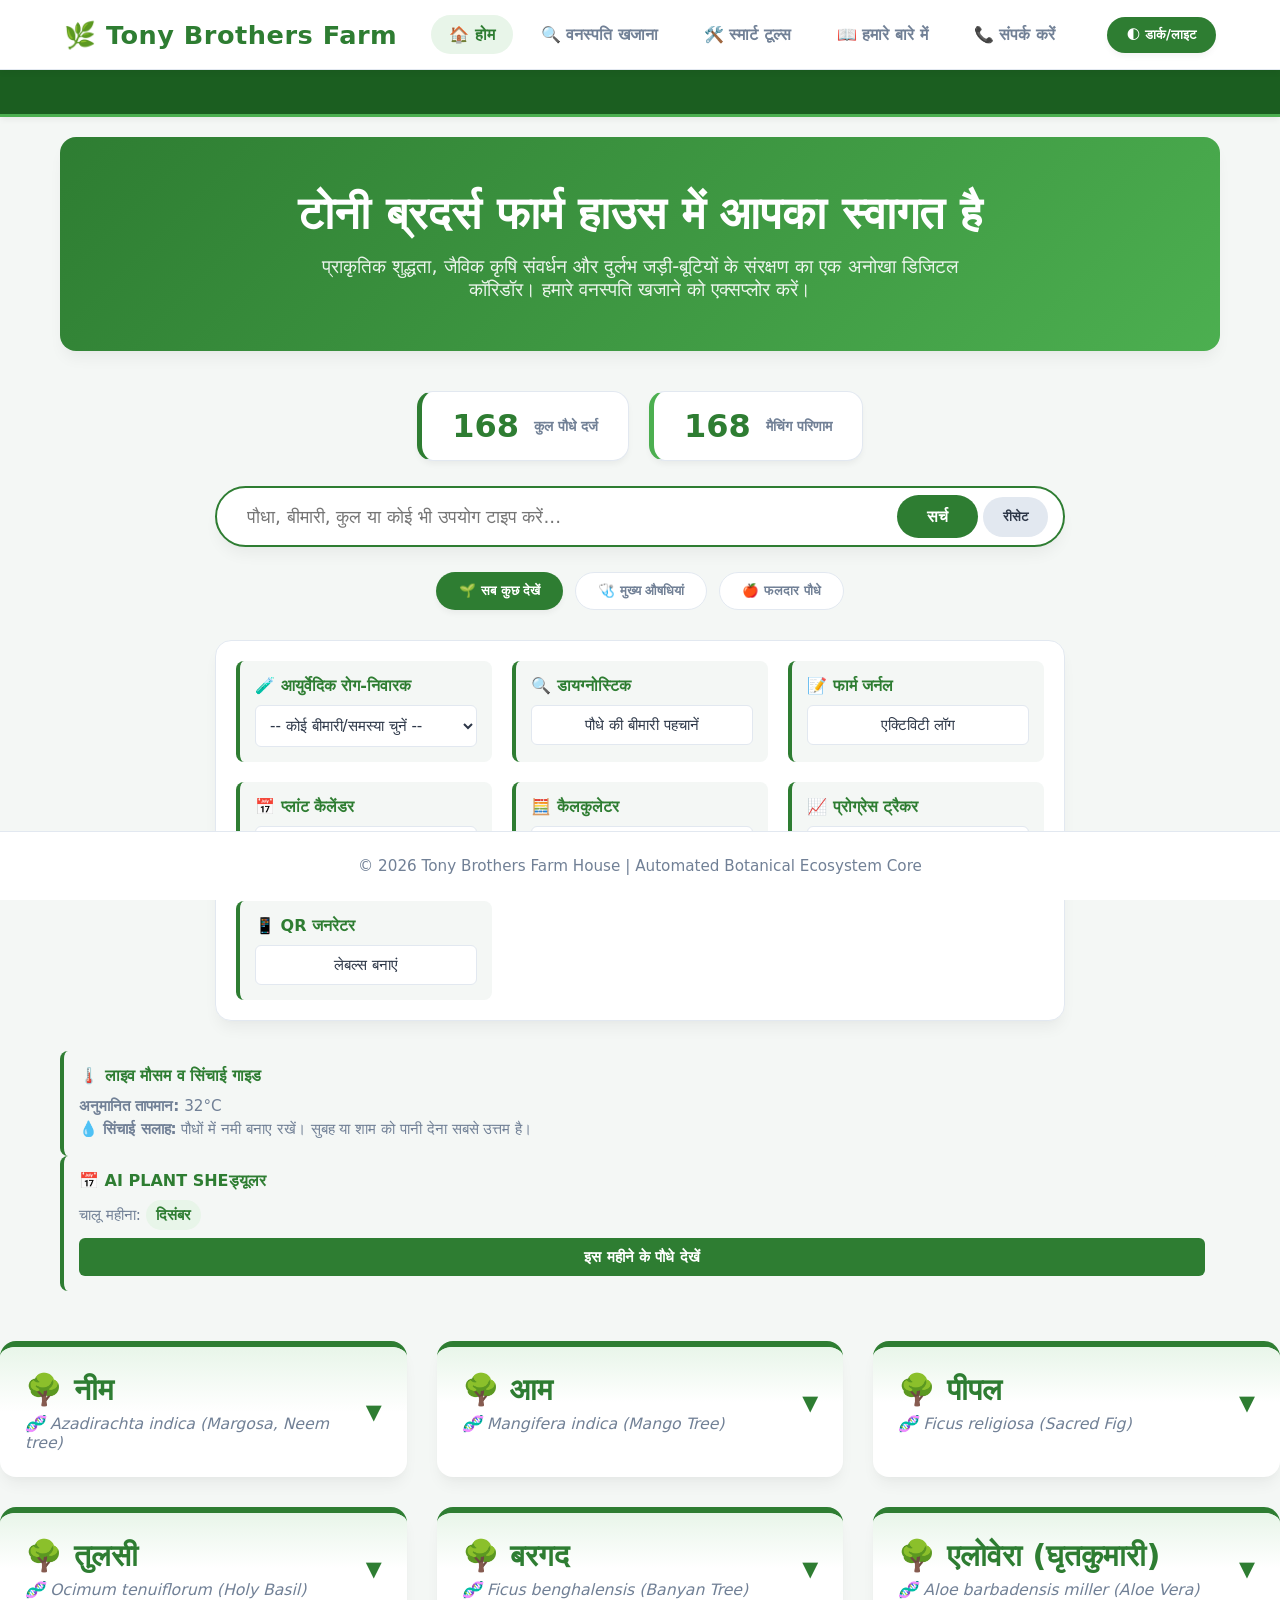
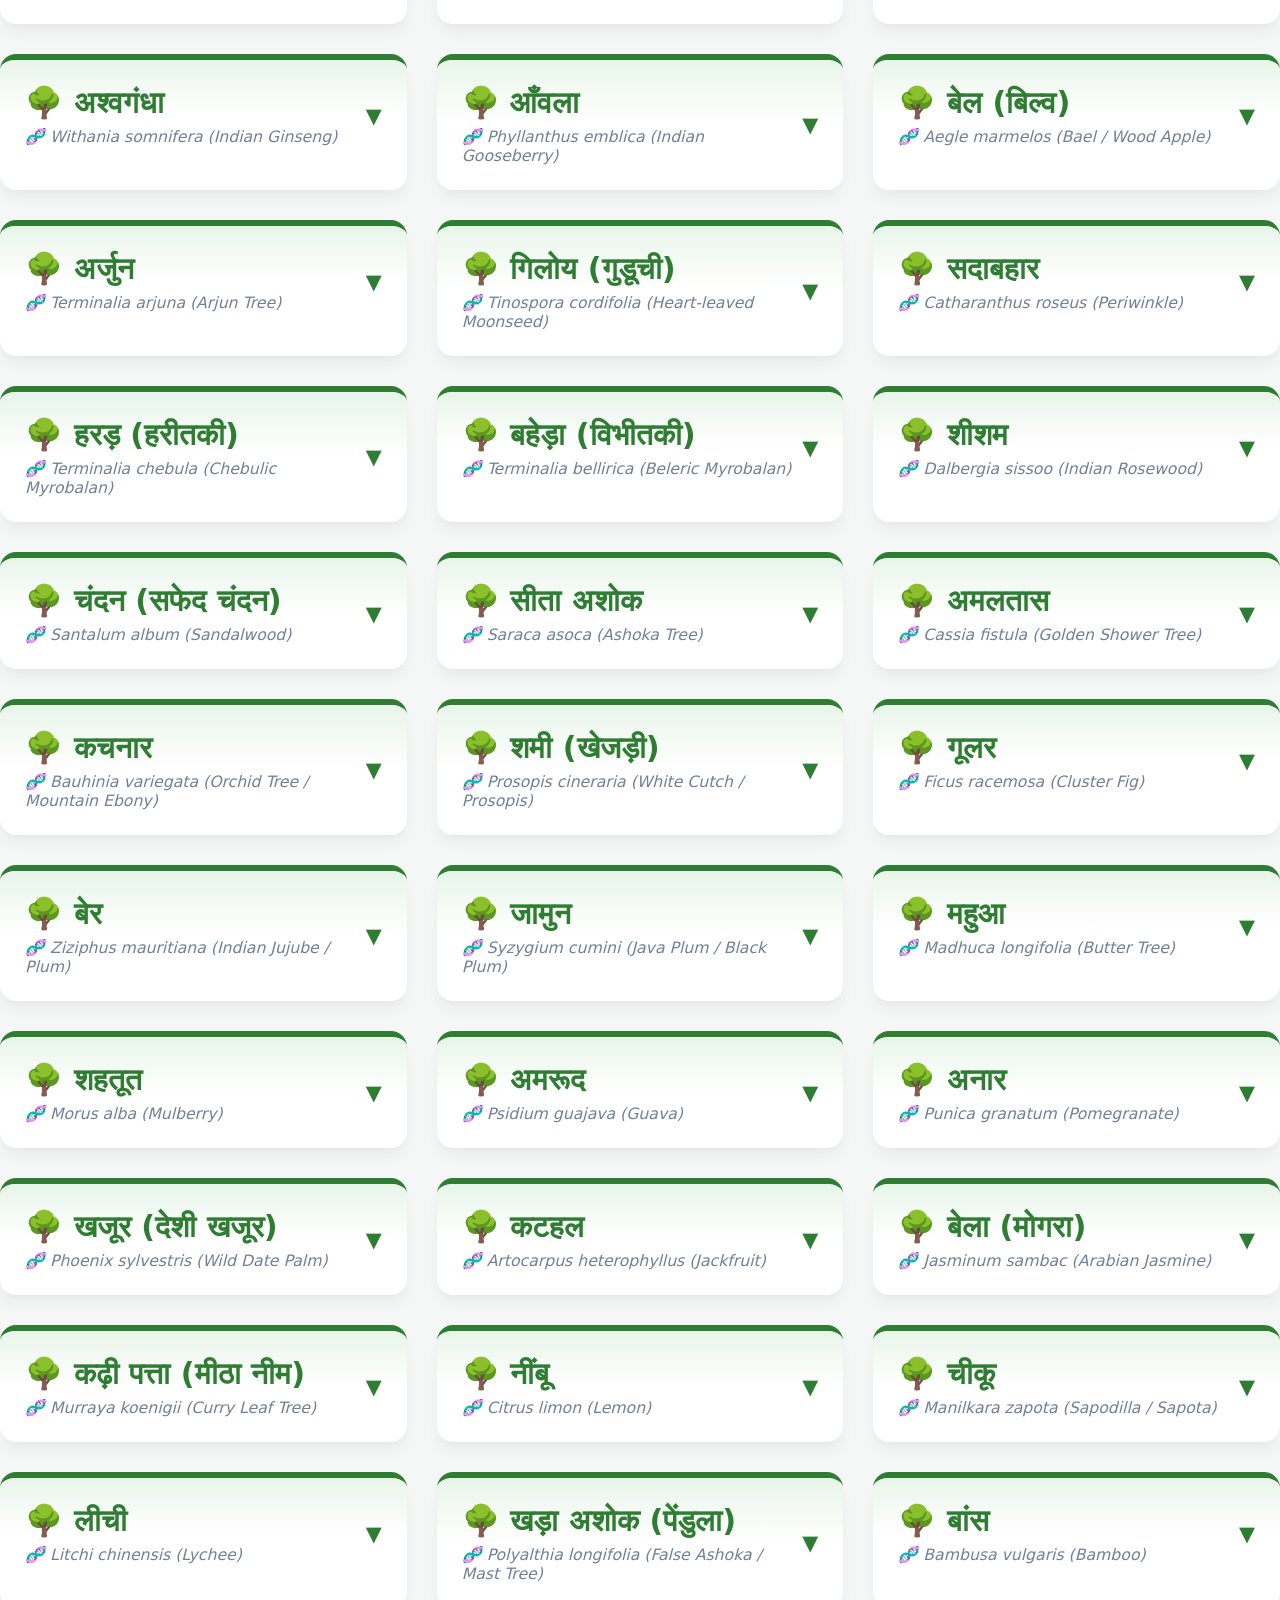
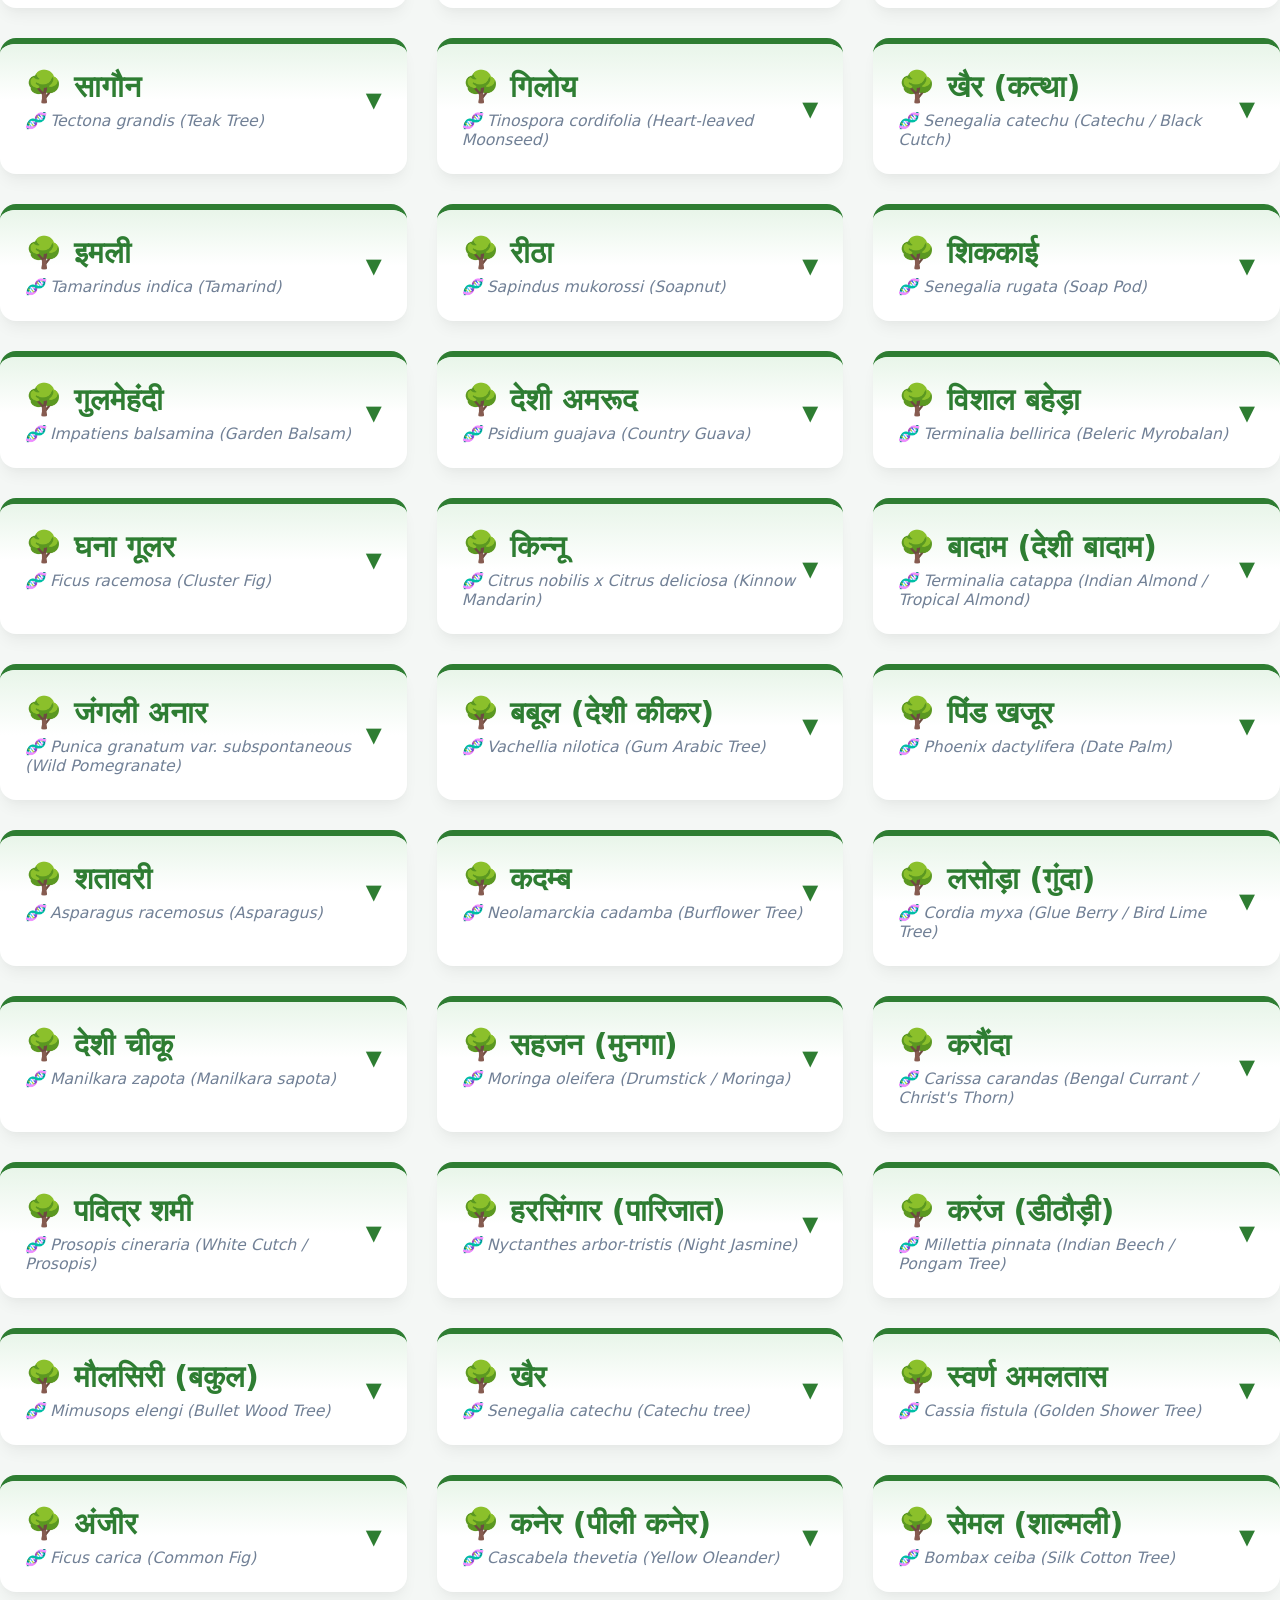
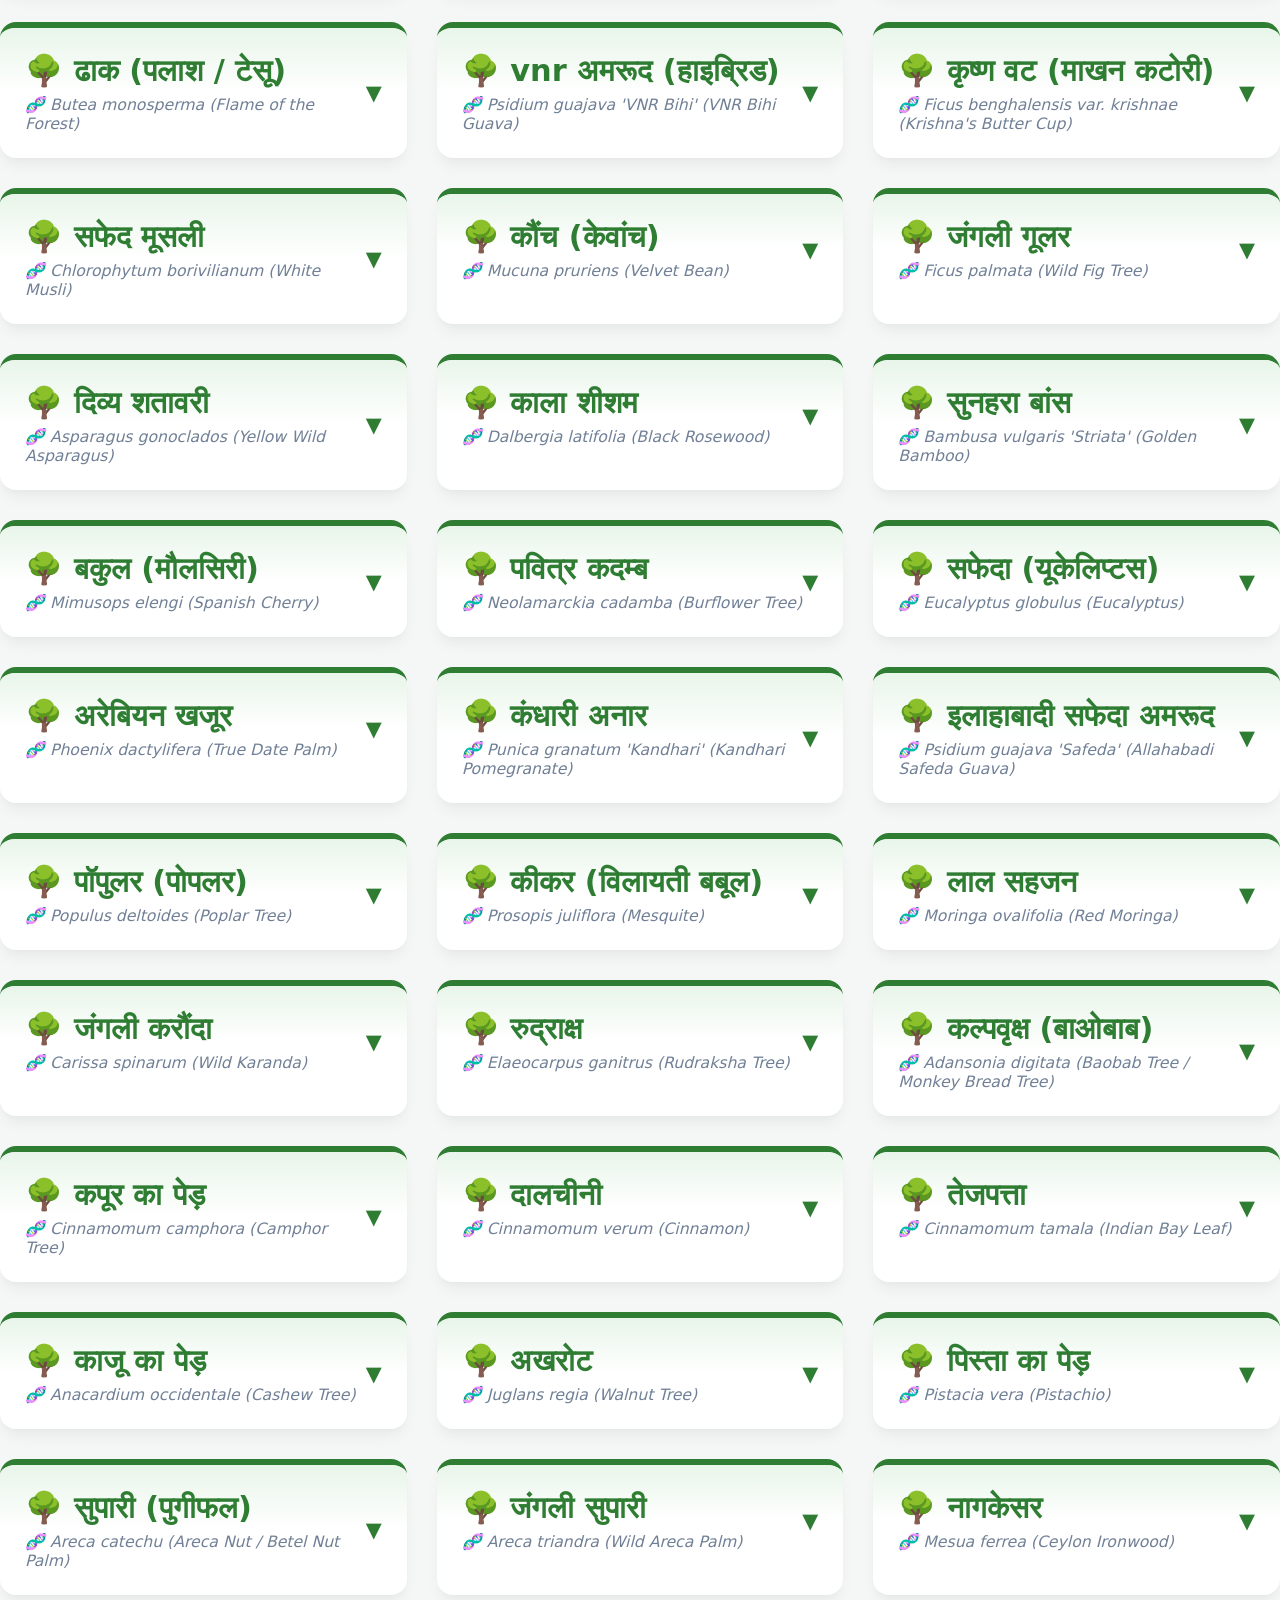
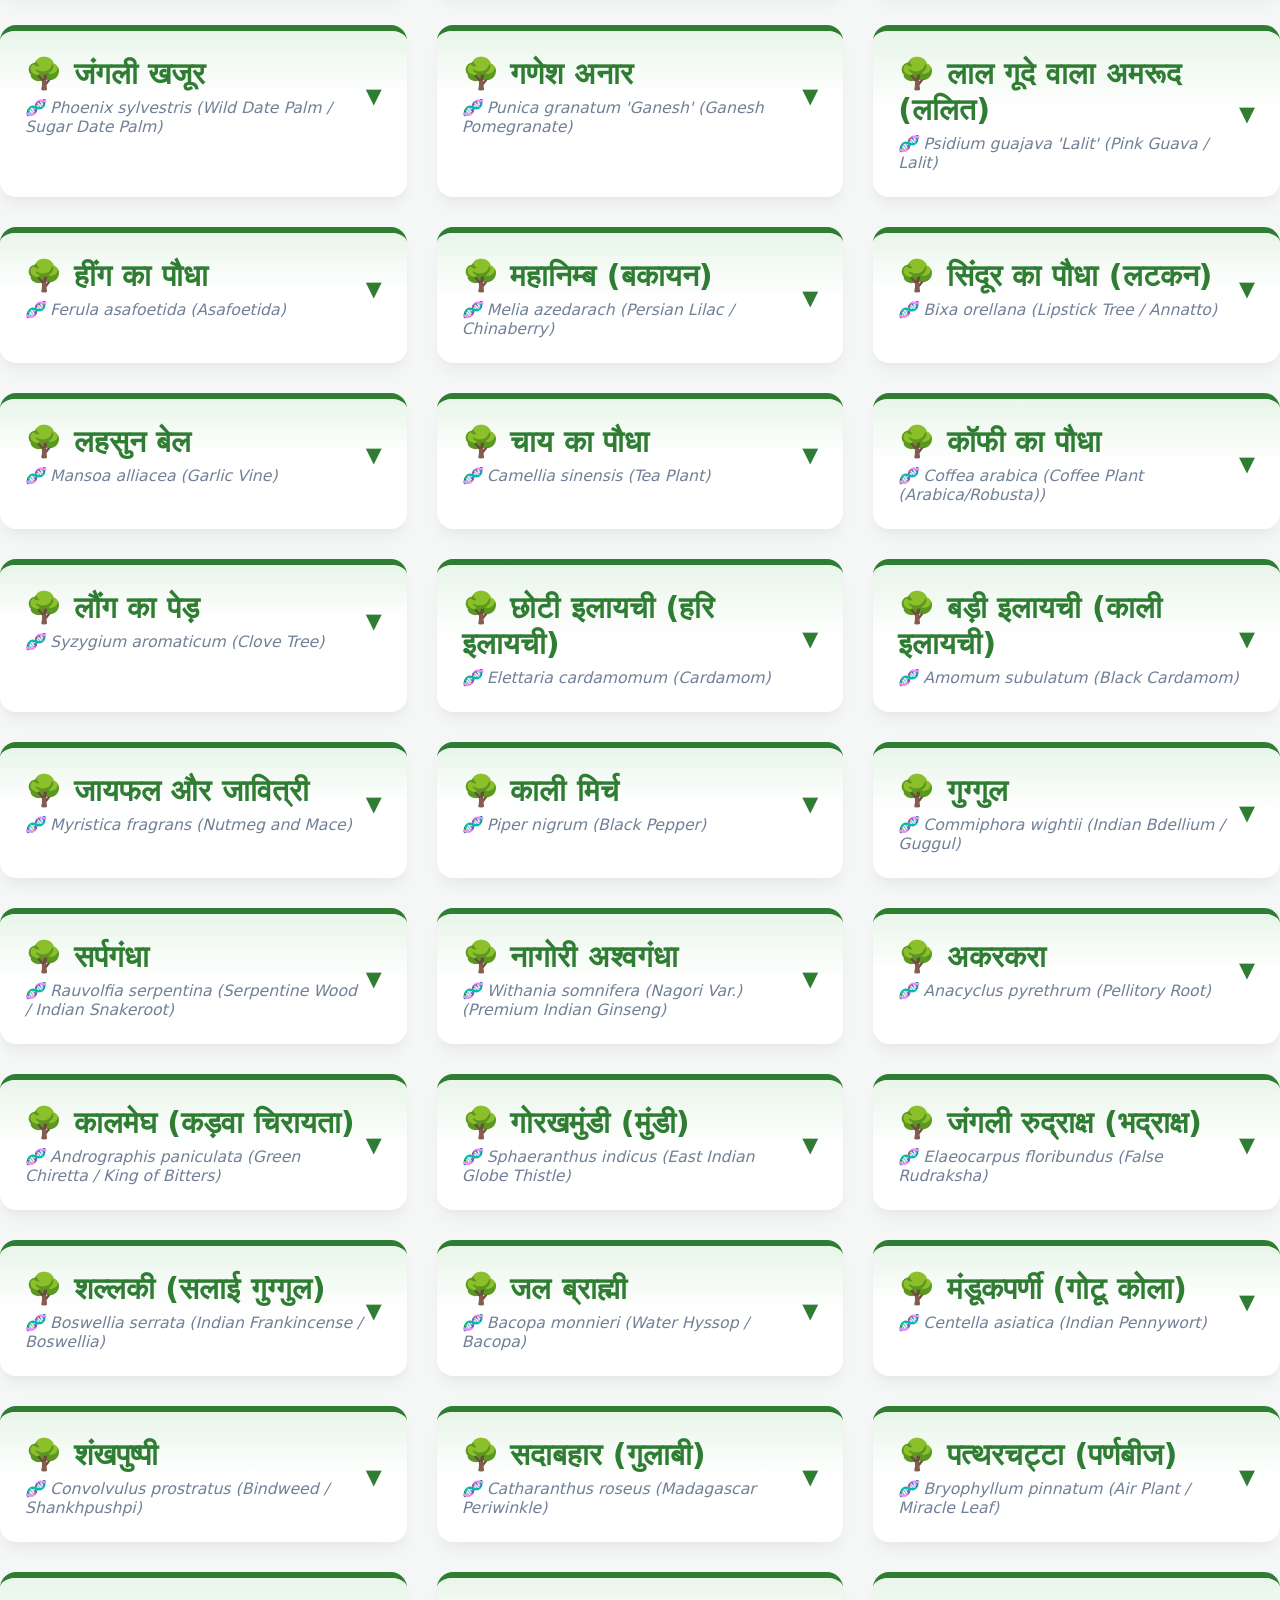
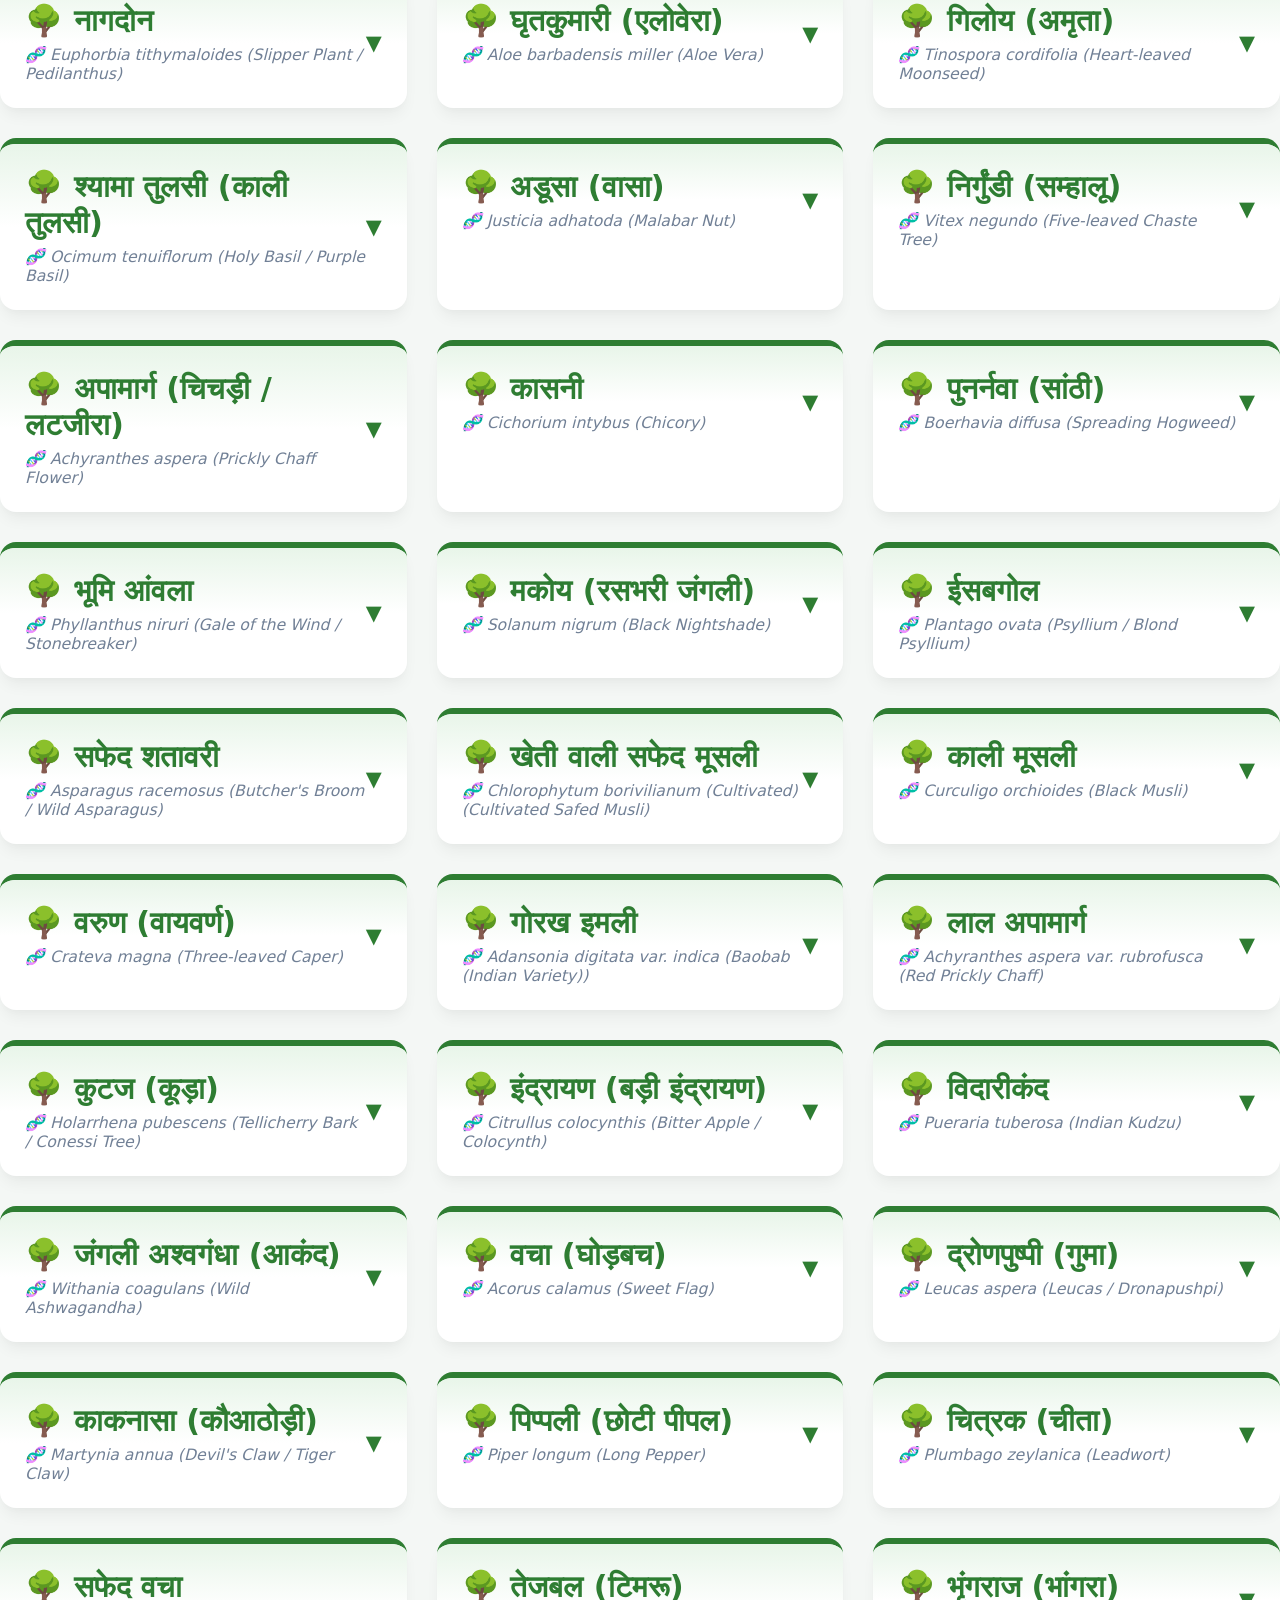
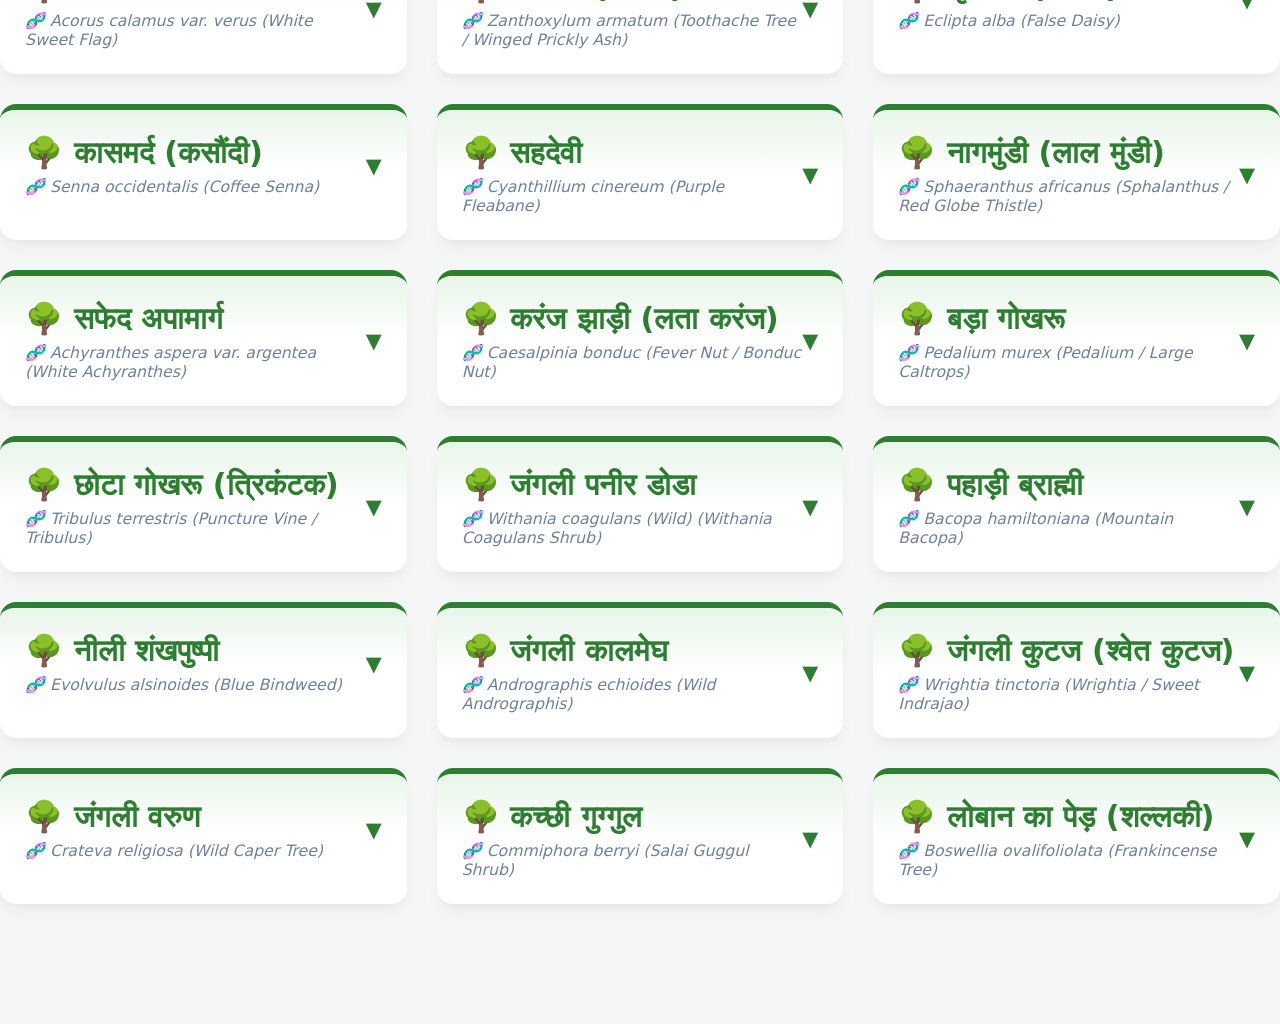
==== index.html @ 2d1bef8d "Update index.html" ====
<!DOCTYPE html>
<html lang="hi">
<head>
    <meta charset="UTF-8">
    <meta name="viewport" content="width=device-width, initial-scale=1.0">
    <title>Tony Brothers - Advanced Botanical Operating System v12.5</title>
    <style>
        /* ==========================================================================
           1. CORE THEME & GREEN PALETTE VARIABLES (Classic Tony Design)
           ========================================================================== */
        :root {
            --bg-canvas: #f4f7f5;
            --card-bg: #ffffff;
            --text-primary: #2d3748;
            --text-secondary: #718096;
            --primary-green: #2e7d32;
            --light-green: #e8f5e9;
            --accent-green: #4caf50;
            --border-color: #e2e8f0;
            --shadow-sm: 0 4px 6px -1px rgba(0, 0, 0, 0.05);
            --shadow-md: 0 10px 15px -3px rgba(0, 0, 0, 0.05), 0 4px 6px -2px rgba(0, 0, 0, 0.02);
            --radius-main: 16px;
            --ticker-bg: #1b5e20;
            --ticker-text: #ffffff;
        }

        [data-theme="dark"] {
            --bg-canvas: #121814;
            --card-bg: #1e2521;
            --text-primary: #f7fafc;
            --text-secondary: #a0aec0;
            --primary-green: #4caf50;
            --light-green: #1b2e24;
            --accent-green: #81c784;
            --border-color: #2d3748;
            --shadow-sm: 0 4px 6px rgba(0,0,0,0.2);
            --shadow-md: 0 10px 15px rgba(0,0,0,0.3);
            --ticker-bg: #0d2310;
            --ticker-text: #a5d6a7;
        }

        /* ==========================================================================
           2. GLOBAL BASE STYLE & SCROLLBAR
           ========================================================================== */
        * {
            box-sizing: border-box;
            margin: 0;
            padding: 0;
            font-family: 'Segoe UI', system-ui, sans-serif;
            transition: background 0.3s ease, color 0.3s ease, transform 0.2s ease;
        }

        body {
            background: var(--bg-canvas);
            color: var(--text-primary);
            padding-bottom: 120px;
        }

        ::-webkit-scrollbar {
            width: 8px;
        }
        ::-webkit-scrollbar-track {
            background: var(--bg-canvas);
        }
        ::-webkit-scrollbar-thumb {
            background: var(--primary-green);
            border-radius: 10px;
        }

        /* Top Header Navigation */
        .header-bar {
            display: flex;
            justify-content: space-between;
            align-items: center;
            padding: 15px 5%;
            background: var(--card-bg);
            border-bottom: 1px solid var(--border-color);
            box-shadow: var(--shadow-sm);
            position: sticky;
            top: 0;
            z-index: 1000;
            flex-wrap: wrap;
            gap: 15px;
        }

        .brand-logo {
            display: flex;
            align-items: center;
            gap: 12px;
            font-size: 1.6rem;
            font-weight: 800;
            color: var(--primary-green);
            letter-spacing: 0.5px;
        }

        /* Premium Running Text Ticker */
        .tony-ticker-container {
            background: var(--ticker-bg);
            color: var(--ticker-text);
            overflow: hidden;
            white-space: nowrap;
            padding: 12px 0;
            box-shadow: var(--shadow-sm);
            border-bottom: 3px solid var(--accent-green);
            font-size: 1.05rem;
            font-weight: 600;
            display: flex;
            align-items: center;
        }

        .tony-ticker-wrapper {
            display: inline-block;
            padding-left: 100%;
            animation: tonyTicker 28s linear infinite;
        }

        .tony-ticker-wrapper:hover {
            animation-play-state: paused;
            cursor: pointer;
        }

        @keyframes tonyTicker {
            0% { transform: translate3d(0, 0, 0); }
            100% { transform: translate3d(-100%, 0, 0); }
        }

        .ticker-highlight {
            color: #fffb00;
            font-weight: 800;
            background: rgba(255,255,255,0.1);
            padding: 2px 8px;
            border-radius: 4px;
        }

        /* Tab Controls Engine */
        .nav-menu {
            display: flex;
            gap: 10px;
            flex-wrap: wrap;
            align-items: center;
        }

        .nav-tab-btn {
            background: transparent;
            color: var(--text-secondary);
            border: none;
            padding: 10px 18px;
            border-radius: 20px;
            font-weight: 700;
            font-size: 1rem;
            cursor: pointer;
            text-decoration: none;
            display: inline-block;
        }

        .nav-tab-btn:hover, .nav-tab-btn.active-tab {
            background: var(--light-green);
            color: var(--primary-green);
        }

        .theme-btn {
            background: var(--primary-green);
            color: white;
            border: none;
            padding: 10px 20px;
            border-radius: 30px;
            font-weight: 600;
            cursor: pointer;
            box-shadow: var(--shadow-sm);
        }

        .theme-btn:hover {
            transform: scale(1.05);
        }

        /* Viewport Container for switching contents */
        .os-viewport-panel {
            display: none;
            animation: tabFadeIn 0.4s ease-in-out forwards;
            max-width: 1200px;
            margin: 0 auto;
            padding: 20px;
        }

        .os-viewport-panel.active-panel {
            display: block;
        }

        @keyframes tabFadeIn {
            from { opacity: 0; transform: translateY(10px); }
            to { opacity: 1; transform: translateY(0); }
        }

        /* ==========================================================================
           3. HOME TAB EXCLUSIVE STYLES
           ========================================================================== */
        .hero-banner {
            background: linear-gradient(135deg, var(--primary-green) 0%, var(--accent-green) 100%);
            color: white;
            border-radius: var(--radius-main);
            padding: 50px 30px;
            text-align: center;
            margin-bottom: 40px;
            box-shadow: var(--shadow-md);
        }

        .hero-banner h1 {
            font-size: 2.8rem;
            font-weight: 800;
            margin-bottom: 15px;
        }

        .hero-banner p {
            font-size: 1.2rem;
            opacity: 0.9;
            max-width: 700px;
            margin: 0 auto;
        }

        .feature-showcase-grid {
            display: grid;
            grid-template-columns: repeat(auto-fit, minmax(280px, 1fr));
            gap: 25px;
            margin-top: 30px;
        }

        .feature-card {
            background: var(--card-bg);
            border: 1px solid var(--border-color);
            padding: 30px;
            border-radius: var(--radius-main);
            text-align: center;
            box-shadow: var(--shadow-sm);
        }

        .feature-icon {
            font-size: 2.5rem;
            margin-bottom: 15px;
            display: inline-block;
        }

        .feature-card h3 {
            color: var(--primary-green);
            margin-bottom: 10px;
            font-size: 1.4rem;
        }

        /* ==========================================================================
           4. LIVE TELEMETRY / ANALYTICS COUNTER
           ========================================================================== */
        .analytics-dashboard {
            display: flex;
            gap: 20px;
            margin-bottom: 25px;
            justify-content: center;
            flex-wrap: wrap;
        }

        .metric-node {
            background: var(--card-bg);
            border: 1px solid var(--border-color);
            padding: 15px 30px;
            border-radius: var(--radius-main);
            box-shadow: var(--shadow-sm);
            display: flex;
            align-items: center;
            gap: 15px;
            border-left: 5px solid var(--primary-green);
        }

        .metric-val {
            font-size: 2rem;
            font-weight: 800;
            color: var(--primary-green);
        }

        .metric-lbl {
            font-size: 0.9rem;
            color: var(--text-secondary);
            font-weight: 600;
        }

        /* ==========================================================================
           5. SEARCH COMPLEX & AUTO-SUGGESTION SYSTEM
           ========================================================================== */
        .search-container {
            max-width: 850px;
            margin: 0 auto 10px auto;
            position: relative;
        }

        .search-box-wrapper {
            display: flex;
            background: var(--card-bg);
            border: 2.5px solid var(--primary-green);
            border-radius: 50px;
            padding: 6px 15px;
            box-shadow: var(--shadow-md);
            align-items: center;
        }

        .search-input {
            flex: 1;
            border: none;
            background: transparent;
            padding: 12px 15px;
            font-size: 1.15rem;
            color: var(--text-primary);
            outline: none;
        }

        .search-btn {
            background: var(--primary-green);
            color: white;
            border: none;
            padding: 12px 30px;
            border-radius: 50px;
            font-weight: 700;
            font-size: 1rem;
            cursor: pointer;
            margin-left: 5px;
        }

        .clear-btn {
            background: var(--border-color);
            color: var(--text-primary);
            border: none;
            padding: 12px 20px;
            border-radius: 50px;
            font-weight: 600;
            cursor: pointer;
            margin-left: 5px;
        }

        /* स्मार्ट सजेशन पैनल */
        .suggestion-panel {
            position: absolute;
            top: 105%;
            left: 40px;
            width: calc(100% - 80px);
            background: var(--card-bg);
            border: 1px solid var(--border-color);
            border-radius: 16px;
            box-shadow: var(--shadow-md);
            z-index: 999;
            max-height: 250px;
            overflow-y: auto;
            display: none;
        }

        .suggest-item {
            padding: 14px 20px;
            cursor: pointer;
            font-weight: 600;
            border-bottom: 1px solid var(--border-color);
            display: flex;
            justify-content: space-between;
        }

        .suggest-item:hover {
            background: var(--light-green);
            color: var(--primary-green);
        }

        .filter-buttons {
            display: flex;
            gap: 12px;
            justify-content: center;
            margin-top: 25px;
            flex-wrap: wrap;
        }

        .filter-btn {
            background: var(--card-bg);
            color: var(--text-secondary);
            border: 1.5px solid var(--border-color);
            padding: 10px 22px;
            border-radius: 30px;
            font-weight: 600;
            cursor: pointer;
        }

        .filter-btn:hover, .filter-btn.active {
            background: var(--primary-green);
            color: white;
            border-color: transparent;
            box-shadow: var(--shadow-sm);
        }

        /* 🛠️ स्मार्ट डैशबोर्ड का नया स्टाइल */
        .smart-dashboard {
            background: var(--card-bg);
            border: 1px solid var(--border-color);
            border-radius: 16px;
            padding: 20px;
            margin: 30px auto;
            max-width: 850px;
            box-shadow: var(--shadow-md);
            display: grid;
            grid-template-columns: repeat(auto-fit, minmax(240px, 1fr));
            gap: 20px;
        }
        .tool-box {
            background: var(--bg-canvas);
            border-left: 4px solid var(--primary-green);
            border-radius: 8px;
            padding: 15px;
        }
        .tool-box h4 {
            margin: 0 0 10px 0;
            color: var(--primary-green);
            display: flex;
            align-items: center;
            gap: 8px;
        }
        .tool-select {
            width: 100%;
            padding: 10px;
            border-radius: 6px;
            border: 1px solid var(--border-color);
            background: var(--card-bg);
            color: var(--text-primary);
            font-size: 0.95em;
        }
        .weather-info {
            font-size: 0.95em;
            color: var(--text-secondary);
            line-height: 1.5;
        }
        .calendar-badge {
            display: inline-block;
            background: var(--light-green);
            color: var(--primary-green);
            padding: 4px 10px;
            border-radius: 20px;
            font-weight: bold;
        }

        /* ==========================================================================
           6. CLASSIC GREEN CARDS ARCHITECTURE
           ========================================================================== */
        .cards-grid {
            display: grid;
            grid-template-columns: repeat(auto-fit, minmax(360px, 1fr));
            gap: 30px;
            margin-top: 30px;
        }

        .classic-plant-card {
            background: var(--card-bg);
            border-radius: var(--radius-main);
            overflow: hidden;
            box-shadow: var(--shadow-md);
            border-top: 6px solid var(--primary-green);
            display: flex;
            flex-direction: column;
        }

        .classic-plant-card:hover {
            transform: translateY(-4px);
        }

        /* मुख्य हेडर ट्रिगर */
        .card-header-trigger {
            padding: 25px;
            cursor: pointer;
            user-select: none;
            background: linear-gradient(to bottom, var(--light-green), transparent 50%);
            display: flex;
            justify-content: space-between;
            align-items: center;
        }

        .card-title h3 {
            font-size: 1.9rem;
            color: var(--primary-green);
            font-weight: 800;
            margin-bottom: 6px;
        }

        .scientific-name {
            font-style: italic;
            color: var(--text-secondary);
            font-size: 0.98rem;
            font-weight: 500;
        }

        .arrow-icon {
            font-size: 1.3rem;
            color: var(--primary-green);
            transition: transform 0.3s cubic-bezier(0.4, 0, 0.2, 1);
        }

        .classic-plant-card.open .arrow-icon {
            transform: rotate(180deg);
        }

        /* कोलैप्सिबल बॉडी */
        .card-collapsible-body {
            max-height: 0;
            overflow: hidden;
            transition: max-height 0.5s cubic-bezier(0.4, 0, 0.2, 1), padding 0.3s ease;
            padding: 0 25px;
        }

        .classic-plant-card.open .card-collapsible-body {
            max-height: 1500px;
            padding: 10px 25px 25px 25px;
            border-top: 1px dashed var(--border-color);
        }

        .info-row {
            margin: 16px 0;
            font-size: 1.08rem;
            line-height: 1.6;
            display: flex;
            align-items: flex-start;
        }

        .info-label {
            font-weight: 700;
            color: var(--text-primary);
            width: 150px;
            flex-shrink: 0;
        }

        .highlight-text {
            color: var(--primary-green);
            font-weight: 700;
        }

        .description-box {
            background: var(--light-green);
            padding: 20px;
            border-radius: 12px;
            margin-top: 20px;
            border-left: 5px solid var(--primary-green);
            font-size: 1.05rem;
            line-height: 1.7;
            text-align: justify;
        }

        .action-button-deck {
            display: flex;
            gap: 10px;
            margin-top: 20px;
            justify-content: flex-end;
            flex-wrap: wrap;
        }

        .action-mini-btn {
            background: var(--bg-canvas);
            border: 1px solid var(--border-color);
            padding: 8px 16px;
            border-radius: 20px;
            font-size: 0.9rem;
            font-weight: 700;
            cursor: pointer;
            display: flex;
            align-items: center;
            gap: 6px;
            color: var(--text-primary);
        }

        .action-mini-btn:hover {
            background: var(--primary-green);
            color: white;
            border-color: transparent;
        }

        /* डायनामिक इंजेक्टेड ऑल व्यू बटन स्टाइल्स */
        .action-mini-btn.all-view-btn {
            background: #1b5e20 !important;
            color: #ffffff !important;
            border-color: transparent !important;
        }
        .action-mini-btn.all-view-btn:hover {
            background: #2e7d32 !important;
            transform: scale(1.05);
        }

        /* ऑल व्यू फुल स्क्रीन ओवरले स्टाइल्स */
        .all-view-overlay {
            position: fixed;
            top: 0; left: 0; width: 100%; height: 100%;
            background: rgba(0,0,0,0.7);
            z-index: 2000;
            display: flex; justify-content: center; align-items: center;
            opacity: 0; pointer-events: none;
            transition: opacity 0.3s ease;
        }
        .all-view-overlay.show { opacity: 1; pointer-events: auto; }
        .all-view-modal {
            background: var(--card-bg, #ffffff);
            color: var(--text-primary, #2d3748);
            width: 90%; max-width: 650px;
            border-radius: 16px; padding: 30px;
            box-shadow: 0 20px 25px -5px rgba(0,0,0,0.3);
            position: relative;
            border-top: 8px solid #2e7d32;
            transform: translateY(20px); transition: transform 0.3s ease;
        }
        .all-view-overlay.show .all-view-modal { transform: translateY(0); }
        .close-modal-btn {
            position: absolute; top: 15px; right: 15px;
            background: #ef4444; color: white; border: none;
            width: 32px; height: 32px; border-radius: 50%;
            font-weight: bold; cursor: pointer; font-size: 1.1rem;
            display: flex; align-items: center; justify-content: center;
        }

        /* ==========================================================================
           7. ABOUT & CONTACT MODULE EXCLUSIVES
           ========================================================================== */
        .prose-content-block {
            background: var(--card-bg);
            border: 1px solid var(--border-color);
            border-radius: var(--radius-main);
            padding: 40px;
            box-shadow: var(--shadow-md);
            line-height: 1.8;
        }

        .prose-content-block h2 {
            color: var(--primary-green);
            margin-bottom: 20px;
            font-size: 2rem;
            border-bottom: 2px solid var(--light-green);
            padding-bottom: 10px;
        }

        .contact-form-grid {
            display: grid;
            grid-template-columns: 1fr 1fr;
            gap: 40px;
            margin-top: 20px;
        }

        @media (max-width: 768px) {
            .contact-form-grid { grid-template-columns: 1fr; }
        }

        .form-group {
            margin-bottom: 20px;
        }

        .form-group label {
            display: block;
            margin-bottom: 8px;
            font-weight: 700;
            color: var(--text-primary);
        }

        .form-control {
            width: 100%;
            padding: 14px;
            border: 2px solid var(--border-color);
            border-radius: 8px;
            background: var(--bg-canvas);
            color: var(--text-primary);
            font-size: 1rem;
            outline: none;
        }

        .form-control:focus {
            border-color: var(--primary-green);
        }

        .form-submit-btn {
            background: var(--primary-green);
            color: white;
            border: none;
            padding: 14px 35px;
            border-radius: 30px;
            font-weight: 700;
            cursor: pointer;
            font-size: 1rem;
            box-shadow: var(--shadow-sm);
        }

        .form-submit-btn:hover {
            transform: translateY(-2px);
            box-shadow: var(--shadow-md);
        }

        /* Footer */
        footer {
            text-align: center;
            padding: 25px;
            background: var(--card-bg);
            border-top: 1px solid var(--border-color);
            color: var(--text-secondary);
            font-size: 0.95rem;
            position: fixed;
            bottom: 0;
            width: 100%;
            z-index: 998;
        }
    </style>
</head>
<body>

    <div class="header-bar">
        <div class="brand-logo">🌿 Tony Brothers Farm</div>
        
        <div class="nav-menu">
            <button class="nav-tab-btn active-tab" onclick="tabEngine.switch('home-tab', this)">🏠 होम</button>
            <button class="nav-tab-btn" onclick="tabEngine.switch('search-tab', this)">🔍 वनस्पति खजाना</button>
            <a href="smart-tools/index.html" class="nav-tab-btn">🛠️ स्मार्ट टूल्स</a>
            <button class="nav-tab-btn" onclick="tabEngine.switch('about-tab', this)">📖 हमारे बारे में</button>
            <button class="nav-tab-btn" onclick="tabEngine.switch('contact-tab', this)">📞 संपर्क करें</button>
        </div>

        <button class="theme-btn" onclick="themeEngine.toggle()">🌓 डार्क/लाइट</button>
    </div>

    <div class="tony-ticker-container">
        <div class="tony-ticker-wrapper">
            <span>🚀 यह digital platform विशेष रूप से <span class="ticker-highlight">टोनी स्टार (पुष्कर सैनी)</span> द्वारा डिज़ाइन और निर्मित किया गया है। इस एडवांस साइट पर आपको विभिन्न प्रकार के पेड़-पौधों, दुर्लभ जड़ी-बूटियों एवं जैविक कृषि के बारे में सर्वश्रेष्ठ और अमूल्य जानकारी मिलती है। प्रकृति से जुड़ें, स्वस्थ रहें! 🌿</span>
        </div>
    </div>

    <div id="home-tab" class="os-viewport-panel active-panel">
        <div class="hero-banner">
            <h1>टोनी ब्रदर्स फार्म हाउस में आपका स्वागत है</h1>
            <p>प्राकृतिक शुद्धता, जैविक कृषि संवर्धन और दुर्लभ जड़ी-बूटियों के संरक्षण का एक अनोखा डिजिटल कॉरिडॉर। हमारे वनस्पति खजाने को एक्सप्लोर करें।</p>
        </div>

        <div class="analytics-dashboard">
            <div class="metric-node">
                <div class="metric-val" id="totalCountNode">0</div>
                <div class="metric-lbl">कुल पौधे दर्ज</div>
            </div>
            <div class="metric-node" style="border-left-color: var(--accent-green);">
                <div class="metric-val" id="matchCountNode">0</div>
                <div class="metric-lbl">मैचिंग परिणाम</div>
            </div>
        </div>

        <div class="search-container">
            <div class="search-box-wrapper">
                <!-- यहाँ input की id को आपके पुराने 'searchInput' से सिंक कर दिया है -->
                <input type="text" id="searchInput" class="search-input" placeholder="पौधा, बीमारी, कुल या कोई भी उपयोग टाइप करें..." oninput="suggestionEngine.trigger(this)">
                <button class="search-btn" onclick="searchTree()">सर्च</button>
                <button class="clear-btn" onclick="searchEngine.resetAll()">रीसेट</button>
            </div>

            <div class="suggestion-panel" id="suggestionBox"></div>

            <div class="filter-buttons">
                <button class="filter-btn active" onclick="searchEngine.filterCategory('all', this)">🌱 सब कुछ देखें</button>
                <button class="filter-btn" onclick="searchEngine.filterCategory('medicinal', this)">🩺 मुख्य औषधियां</button>
                <button class="filter-btn" onclick="searchEngine.filterCategory('fruit', this)">🍎 फलदार पौधे</button>
            </div>
        </div>

        <div id="tonySmartDashboard" class="smart-dashboard">
            <div class="tool-box">
                <h4>🧪 आयुर्वेदिक रोग-निवारक</h4>
                <select id="symptomFilter" class="tool-select" onchange="searchEngine.filterBySymptom(this.value)">
                    <option value="all">-- कोई बीमारी/समस्या चुनें --</option>
                    <option value="त्वचा">त्वचा रोग / पिंपल्स</option>
                    <option value="बुखार">बुखार / डेंगू / मलेरिया</option>
                    <option value="इम्युनिटी">रोग प्रतिरोधक क्षमता (Immunity)</option>
                    <option value="पाचन">पाचन तंत्र / पेट की समस्या</option>
                    <option value="बाल">बालों का झड़ना / रूसी</option>
                    <option value="खांसी">सर्दी, खांसी और जुकाम</option>
                    <option value="रक्त">रक्त शुद्धिकरण (Blood Purifier)</option>
                </select>
            </div>

    <div class="tool-box">
        <h4>🔍 डायग्नोस्टिक</h4>
        <button class="tool-select" onclick="window.location.href='smart-tools/diagnostic.html'">पौधे की बीमारी पहचानें</button>
    </div>
    <div class="tool-box">
        <h4>📝 फार्म जर्नल</h4>
        <button class="tool-select" onclick="window.location.href='smart-tools/journal.html'">एक्टिविटी लॉग</button>
    </div>
    <div class="tool-box">
        <h4>📅 प्लांट कैलेंडर</h4>
        <button class="tool-select" onclick="window.location.href='smart-tools/calendar.html'">रोपण समय सारणी</button>
    </div>
    <div class="tool-box">
        <h4>🧮 कैलकुलेटर</h4>
        <button class="tool-select" onclick="window.location.href='smart-tools/calculator.html'">खाद व सिंचाई गणना</button>
    </div>
    <div class="tool-box">
        <h4>📈 प्रोग्रेस ट्रैकर</h4>
        <button class="tool-select" onclick="window.location.href='smart-tools/progress.html'">ग्रोथ ट्रैक करें</button>
    </div>
    <div class="tool-box">
        <h4>📱 QR जनरेटर</h4>
        <button class="tool-select" onclick="window.location.href='smart-tools/qr-gen.html'">लेबल्स बनाएं</button>
    </div>
        </div>            
            <div class="tool-box">
                <h4>🌡️ लाइव मौसम व सिंचाई गाइड</h4>
                <div id="weatherWidget" class="weather-info">मौसम का डेटा लोड हो रहा है...</div>
            </div>

            <div class="tool-box">
                <h4>📅 AI PLANT SHEड्यूलर</h4>
                <div class="weather-info">चालू महीना: <span class="calendar-badge" id="currentMonthBadge">जुलाई</span></div>
                <button class="tool-select" style="margin-top:8px; background:var(--primary-green); color:white; font-weight:bold; cursor:pointer; border:none;" onclick="searchEngine.filterByCurrentSeason()">
                    इस महीने के पौधे देखें
                </button>
            </div>
        </div>

        <!-- आपका रिजल्ट कंटेनर जहाँ पेड़ की पूरी डिटेल्स लोड होगी -->
        <div id="resultContainer" class="cards-grid"></div>

    </div>

    <div id="search-tab" class="os-viewport-panel">
        <div style="text-align: center; padding: 40px; color: var(--text-secondary);">
            <h2>🌿 वनस्पति खजाना अब होम पेज (🏠 होम) पर ही उपलब्ध है!</h2>
            <p style="margin-top: 10px;">आप सीधे होम टैब पर जाकर किसी भी पौधे की जानकारी सर्च कर सकते हैं।</p>
            <button class="form-submit-btn" style="margin-top: 20px;" onclick="document.querySelectorAll('.nav-tab-btn')[0].click()">🏠 होम पेज पर जाएं</button>
        </div>
    </div>

    <div id="about-tab" class="os-viewport-panel">
        <div class="prose-content-block">
            <h2>📖 हमारे बारे में (Our Story)</h2>
            <p style="font-size: 1.15rem; margin-bottom: 20px; text-align: justify;">
                टोनी ब्रदर्स फार्म हाउस की नींव कृषि नवाचार और पारंपरिक भारतीय आयुर्वेद को एक साथ एक ही मंच पर लाने के विज़न के साथ रखी गई है। हमारा उद्देश्य है कि हर व्यक्ति को प्रकृति के अद्भुत पौधों, उनकी वास्तविक वैज्ञानिक पहचान और उनके स्वास्थ्य लाभों का सटीक ज्ञान आसानी से मिल सके। 
            </p>
            <p style="font-size: 1.15rem; text-align: justify; margin-bottom: 30px;">
                हम आधुनिक तकनीकों का उपयोग करके औषधीय पौधों जैसे नीम, तुलसी, अश्वगंधा और विभिन्न प्रकार के उन्नत फलदार पेड़ों का संवर्धन करते हैं। हमारी यह डिजिटल प्रणाली सीधे कृषि क्षेत्र से डेटा को प्रोसेस करके विद्यार्थियों, शोधकर्ताओं और प्रकृति प्रेमियों तक पहुंचाती है।
            </p>
            
            <h3 style="color: var(--primary-green); margin-bottom: 15px; font-size: 1.4rem;">🎯 हमारा लक्ष्य</h3>
            <p style="font-size: 1.1rem; margin-bottom: 15px;">✔ आने वाली पीढ़ी को पेड़-पौधों के महत्व और जैविक खेती के फायदों से अवगत कराना।</p>
            <p style="font-size: 1.1rem; margin-bottom: 15px;">✔ औषधीय पौधों के डेटाबेस को पूरी तरह डिजिटल और ओपन-सोर्स बनाना।</p>
            <p style="font-size: 1.1rem;">✔ पानी की न्यूनतम खपत वाले और पर्यावरण के अनुकूल पौधों की तकनीकों को बढ़ाना।</p>
        </div>
    </div>

    <div id="contact-tab" class="os-viewport-panel">
        <div class="prose-content-block">
            <h2>📞 हमसे संपर्क करें (Contact Us)</h2>
            <p style="color: var(--text-secondary); margin-bottom: 30px;">यदि आपके पास कोई प्रश्न है, या आप पौधों की बुकिंग या फार्म विजिट करना चाहते हैं, तो हमें नीचे संदेश भेजें।</p>
            
            <div class="contact-form-grid">
                <form id="farmContactForm" onsubmit="utilityEngine.handleFormSubmit(event)">
                    <div class="form-group">
                        <label>आपका नाम (Full Name)</label>
                        <input type="text" class="form-control" id="formName" required placeholder="अपना पूरा नाम दर्ज करें">
                    </div>
                    <div class="form-group">
                        <label>ईमेल एड्रेस (Email Address)</label>
                        <input type="email" class="form-control" id="formEmail" required placeholder="name@example.com">
                    </div>
                    <div class="form-group">
                        <label>संदेश / संदेश का विवरण (Your Message)</label>
                        <textarea class="form-control" id="formMessage" rows="5" required placeholder="अपना संदेश यहाँ लिखें..."></textarea>
                    </div>
                    <button type="submit" class="form-submit-btn">📨 संदेश भेजें</button>
                </form>

                <div style="background: var(--light-green); padding: 30px; border-radius: var(--radius-main); border-left: 6px solid var(--primary-green);">
                    <h3 style="color: var(--primary-green); margin-bottom: 20px; font-size: 1.4rem;">📍 फार्म हाउस संपर्क केंद्र</h3>
                    <p style="margin-bottom: 15px; font-size: 1.1rem;"><strong>🏢 पता:</strong> टोनी ब्रदर्स फार्म हाउस, राजस्थान, भारत</p>
                    <p style="margin-bottom: 15px; font-size: 1.1rem;"><strong>📧 ईमेल:</strong> info@tonybrothersfarmhouse.io</p>
                    <p style="margin-bottom: 15px; font-size: 1.1rem;"><strong>🕒 समय:</strong> सुबह 09:00 बजे से शाम 06:00 बजे तक (रविवार अवकाश)</p>
                </div>
            </div>
        </div>
    </div>

    <div class="all-view-overlay" id="allViewOverlay">
        <div class="all-view-modal">
            <button class="close-modal-btn" onclick="document.getElementById('allViewOverlay').classList.remove('show')">✕</button>
            <div id="allViewContent"></div>
        </div>
    </div>

    <footer>
        <p>© 2026 Tony Brothers Farm House | Automated Botanical Ecosystem Core</p>
    </footer>

    <script>
        // 🌿 पौधों का लाइव डायनेमिक डेटाबेस (अब आपके plants-data.json से सिंक होगा)
        let plantDatabase = [];
        let rawTreesObject = {}; // आपके पुराने फॉर्मेट को स्टोर करने के लिए
        let selectedCategory = 'all';
        let selectedSymptom = 'all';

        // 🚀 `plants-data.json` लोड करने का मुख्य फंक्शन
        async function loadDataFromJson() {
            try {
                // यहाँ हमने फ़ाइल पाथ सेट कर दिया है
                const response = await fetch('./plants-data.json');
                if (!response.ok) {
                    throw new Error("plants-data.json file not found");
                }
                
                rawTreesObject = await response.json();
                
                // आपके ऑब्जेक्ट डेटाबेस को ऐरे (Array) में बदलना ताकि पूरा सिस्टम ग्रिड रेंडर कर सके
                plantDatabase = Object.keys(rawTreesObject).map(key => {
                    return { id: key, ...rawTreesObject[key] };
                });

                // काउंटर्स सेट करना
                document.getElementById('totalCountNode').innerText = plantDatabase.length;
                document.getElementById('matchCountNode').innerText = plantDatabase.length;
                
                const months = ["जनवरी", "फरवरी", "मार्च", "अप्रैल", "मई", "जून", "जुलाई", "अगस्त", "सितंबर", "अक्टूबर", "नवंबर", "दिसंबर"];
                const currentMonth = months[new Date().getMonth()];
                if(document.getElementById('currentMonthBadge')) {
                    document.getElementById('currentMonthBadge').innerText = currentMonth;
                }

                fetchWeatherData();
                renderDatabaseGrid(plantDatabase);
            } catch (error) {
                console.error("JSON लोड करने में एरर आई:", error);
                document.getElementById('resultContainer').innerHTML = `<div style="grid-column:1/-1; text-align:center; padding:50px; color:red;">⚠️ ./plants-data.json फ़ाइल लोड नहीं हो सकी। कृपया चेक करें।</div>`;
            }
        }

        // 🛠️ आपका मूल 'searchTree' फंक्शन - बिना छोटा किए, एडवांस लेआउट के अनुकूल सुधारा हुआ
        async function searchTree() {
            const query = document.getElementById('searchInput').value.toLowerCase().trim();
            const resultContainer = document.getElementById('resultContainer');

            if (!query) {
                resultContainer.innerHTML = `<div style="grid-column: 1/-1;"><p style="color: red; text-align: center; font-weight: bold; padding: 20px;">कृपया पेड़ का नाम दर्ज करें।</p></div>`;
                return;
            }

            try {
                const response = await fetch('./plants-data.json');
                if (!response.ok) {
                    throw new Error("plants-data.json file not found");
                }

                const treesData = await response.json();

                if (treesData[query]) {
                    const tree = treesData[query];
                    document.getElementById('matchCountNode').innerText = 1;
                    
                    let usesList = '';
                    if (Array.isArray(tree.uses)) {
                        tree.uses.forEach(use => {
                            usesList += `<li>${use}</li>`;
                        });
                    } else {
                        usesList = `<li>${tree.uses || 'N/A'}</li>`;
                    }

                    // आपके कार्ड का डिज़ाइन जिसे क्लासिक ग्रीन लुक दिया गया है
                    resultContainer.innerHTML = `
                        <div class="classic-plant-card open" style="grid-column: 1/-1; max-width: 700px; margin: 0 auto; width:100%;">
                            <div class="card-header-trigger" style="background: var(--light-green);">
                                <div class="card-title">
                                    <h3>🌳 ${tree.hindiName} (${query.charAt(0).toUpperCase() + query.slice(1)})</h3>
                                    <div class="scientific-name">🔬 <i>${tree.scientificName || 'N/A'}</i></div>
                                </div>
                            </div>
                            <div class="card-collapsible-body" style="max-height: 2000px; padding: 25px;">
                                <div class="info-row"><span class="info-label">🌍 English Name:</span> <span>${tree.englishName || 'N/A'}</span></div>
                                <div class="info-row"><span class="info-label">🌿 Family:</span> <span>${tree.family || 'N/A'}</span></div>
                                <div class="info-row"><span class="info-label">🌳 ऊँचाई:</span> <span>${tree.height || 'N/A'}</span></div>
                                <div class="info-row"><span class="info-label">📍 प्राप्ति स्थान:</span> <span>${tree.location || 'N/A'}</span></div>
                                <div class="info-row"><span class="info-label">☀️ जलवायु:</span> <span>${tree.climate || 'N/A'}</span></div>
                                <div class="info-row"><span class="info-label">💧 पानी की आवश्यकता:</span> <span>${tree.water || 'N/A'}</span></div>
                                <div class="info-row"><span class="info-label">🌸 फूल आने का समय:</span> <span>${tree.flowers || 'N/A'}</span></div>
                                <div class="info-row"><span class="info-label">🍎 फल आने का समय:</span> <span>${tree.fruits || 'N/A'}</span></div>
                                
                                <div class="description-box" style="margin-top:20px;">
                                    <h3>🌱 प्रमुख उपयोग</h3>
                                    <ul style="margin-left: 20px; margin-top: 10px;">${usesList}</ul>
                                </div>
                                <div class="description-box" style="margin-top:20px; background:transparent; border-left-color:var(--accent-green);">
                                    <h3>📖 पूरा विवरण</h3>
                                    <p style="margin-top:10px; text-align:justify;">${tree.description || 'विवरण उपलब्ध नहीं है।'}</p>
                                </div>
                                <div class="action-button-deck">
                                    <button class="action-mini-btn" onclick="utilityEngine.shareWhatsApp('${tree.hindiName}', '${Array.isArray(tree.uses)?tree.uses.join(', '):tree.uses}')">📱 व्हाट्सएप शेयर</button>
                                    <button class="action-mini-btn" onclick="window.print()">🖨️ प्रिंट</button>
                                </div>
                            </div>
                        </div>
                    `;
                } else {
                    document.getElementById('matchCountNode').innerText = 0;
                    resultContainer.innerHTML = `<div style="grid-column: 1/-1;"><p style="color: orange; text-align: center; font-weight: bold; padding: 20px;">क्षма करें! इस पेड़ की जानकारी अभी डेटाबेस में नहीं है।</p></div>`;
                }

            } catch (error) {
                console.error("Error:", error);
                resultContainer.innerHTML = `<div style="grid-column: 1/-1;"><p style="color: red; text-align: center; font-weight: bold; padding: 20px;">डेटा लोड करने में समस्या आई या फ़ाइल मौजूद नहीं है।</p></div>`;
            }
        }

        // 🌦️ लाइव वेदर सिमुलेशन गाइड
        function fetchWeatherData() {
            const widget = document.getElementById('weatherWidget');
            if (!widget) return;
            const temp = 32; 
            let advice = "पौधों में नमी बनाए रखें। सुबह या शाम को पानी देना सबसे उत्तम है।";
            const hour = new Date().getHours();
            if (hour >= 10 && hour <= 16) {
                advice = "☀️ इस समय तेज धूप है, शाम को पानी दें।";
            }
            widget.innerHTML = `<b>अनुमानित तापमान:</b> ${temp}°C<br><b>💧 सिंचाई सलाह:</b> ${advice}`;
        }

        // 🚀 टैब स्विचिंग इंजन
        const tabEngine = {
            switch: function(tabId, btnElement) {
                document.querySelectorAll('.os-viewport-panel').forEach(panel => panel.classList.remove('active-panel'));
                document.querySelectorAll('.nav-tab-btn').forEach(btn => btn.classList.remove('active-tab'));
                document.getElementById(tabId).classList.add('active-panel');
                btnElement.classList.add('active-tab');
            }
        };

        // 🚀 थीम इंजन
        const themeEngine = {
            toggle: function() {
                const currentTheme = document.documentElement.getAttribute('data-theme');
                const newTheme = currentTheme === 'dark' ? 'light' : 'dark';
                document.documentElement.setAttribute('data-theme', newTheme);
            }
        };

        // 🚀 पूरे डेटाबेस को होमग्रिड पर रेंडर करने वाला इंजन
        function renderDatabaseGrid(dataset) {
            const container = document.getElementById('resultContainer');
            if(!container) return;
            container.innerHTML = '';
            
            document.getElementById('matchCountNode').innerText = dataset.length;

            if(dataset.length === 0) {
                container.innerHTML = `<div style="grid-column:1/-1; text-align:center; padding:50px; font-size:1.3rem; color:var(--text-secondary);">🔍 कोई परिणाम नहीं मिला।</div>`;
                return;
            }

            dataset.forEach(plant => {
                const card = document.createElement('div');
                card.className = 'classic-plant-card';
                card.id = `card-${plant.id}`;

                const usesText = Array.isArray(plant.uses) ? plant.uses.join(', ') : (plant.uses || 'N/A');

                card.innerHTML = `
                    <div class="card-header-trigger" onclick="cardToggleEngine.execute('${plant.id}')">
                        <div class="card-title">
                            <h3>🌳 ${plant.hindiName || plant.id}</h3>
                            <div class="scientific-name">🧬 ${plant.scientificName || ''} (${plant.englishName || ''})</div>
                        </div>
                        <div class="arrow-icon">▼</div>
                    </div>

                    <div class="card-collapsible-body">
                        <div class="info-row"><span class="info-label">📍 प्राप्ति स्थान:</span><span>${plant.location || 'N/A'}</span></div>
                        <div class="info-row"><span class="info-label">💧 पानी/सिंचाई:</span><span>${plant.water || 'N/A'}</span></div>
                        <div class="info-row"><span class="info-label">🌾 कुल (Family):</span><span>${plant.family || 'N/A'}</span></div>
                        <div class="info-row"><span class="info-label">🌳 ऊँचाई:</span><span>${plant.height || 'N/A'}</span></div>
                        <div class="info-row"><span class="info-label">💊 मुख्य उपयोग:</span><span class="highlight-text">${usesText}</span></div>
                        
                        <div class="description-box">
                            🎯 <strong>पूर्ण विवरण:</strong> ${plant.description || 'कोई विवरण उपलब्ध नहीं।'}
                        </div>

                        <div class="action-button-deck">
                            <button class="action-mini-btn all-view-btn" onclick="openAllViewModal('${plant.id}')">👁️ All View</button>
                            <button class="action-mini-btn" onclick="utilityEngine.shareWhatsApp('${plant.hindiName || plant.id}', '${usesText}')">📱 व्हाट्सएप शेयर</button>
                            <button class="action-mini-btn" onclick="window.print()">🖨️ प्रिंट</button>
                        </div>
                    </div>
                `;
                container.appendChild(card);
            });
        }

        // 🚀 एक्सीलेंस एकॉर्डियन ट्रिगर
        const cardToggleEngine = {
            execute: function(id) {
                const targetCard = document.getElementById(`card-${id}`);
                if(!targetCard) return;
                const isOpen = targetCard.classList.contains('open');
                document.querySelectorAll('.classic-plant-card').forEach(c => c.classList.remove('open'));
                if(!isOpen) targetCard.classList.add('open');
            }
        };

        // 🚀 एडवांस कस्टमाइज्ड फ़िल्टर सिस्टम
        const searchEngine = {
            executeFilter: function() {
                const val = document.getElementById('searchInput').value.toLowerCase().trim();
                
                const results = plantDatabase.filter(plant => {
                    const hName = (plant.hindiName || '').toLowerCase();
                    const sName = (plant.scientificName || '').toLowerCase();
                    const eName = (plant.englishName || '').toLowerCase();
                    const desc = (plant.description || '').toLowerCase();
                    const usesText = Array.isArray(plant.uses) ? plant.uses.join(' ').toLowerCase() : (plant.uses || '').toLowerCase();

                    const matchesSearch = hName.includes(val) || sName.includes(val) || eName.includes(val) || desc.includes(val) || usesText.includes(val);
                    const matchesCat = selectedCategory === 'all' || (plant.type && plant.type === selectedCategory);
                    const matchesSymptom = selectedSymptom === 'all' || hName.includes(selectedSymptom) || desc.includes(selectedSymptom) || usesText.includes(selectedSymptom);

                    return matchesSearch && matchesCat && matchesSymptom;
                });

                renderDatabaseGrid(results);
            },
            filterCategory: function(cat, element) {
                document.querySelectorAll('.filter-btn').forEach(b => b.classList.remove('active'));
                if(element) element.classList.add('active');
                selectedCategory = cat;
                this.executeFilter();
            },
            filterBySymptom: function(symptom) {
                selectedSymptom = symptom;
                this.executeFilter();
            },
            filterByCurrentSeason: function() {
                const months = ["जनवरी", "फरवरी", "मार्च", "अप्रैल", "मई", "जून", "जुलाई", "अगस्त", "सितंबर", "अक्टूबर", "नवंबर", "दिसंबर"];
                const currentMonth = months[new Date().getMonth()].toLowerCase();

                const results = plantDatabase.filter(plant => {
                    const clm = plant.climate ? plant.climate.toLowerCase() : '';
                    const desc = plant.description ? plant.description.toLowerCase() : '';
                    return clm.includes(currentMonth) || desc.includes(currentMonth) || clm.includes('सामान्य') || clm.includes('गर्म');
                });

                renderDatabaseGrid(results);
            },
            resetAll: function() {
                document.getElementById('searchInput').value = '';
                selectedCategory = 'all';
                selectedSymptom = 'all';
                if(document.getElementById('symptomFilter')) document.getElementById('symptomFilter').value = 'all';
                document.querySelectorAll('.filter-btn').forEach(b => b.classList.remove('active'));
                if(document.querySelectorAll('.filter-btn')[0]) document.querySelectorAll('.filter-btn')[0].classList.add('active');
                renderDatabaseGrid(plantDatabase);
            }
        };

        // 🚀 लाइव सजेशन पैनल लॉजिक
        const suggestionEngine = {
            trigger: function(input) {
                const val = input.value.toLowerCase().trim();
                const box = document.getElementById('suggestionBox');
                if(!val) { box.style.display = 'none'; return; }

                box.innerHTML = '';
                let counter = 0;

                plantDatabase.forEach(plant => {
                    const name = (plant.hindiName || plant.id).toLowerCase();
                    if(name.includes(val)) {
                        const item = document.createElement('div');
                        item.className = 'suggest-item';
                        item.innerHTML = `<span>🌳 ${plant.hindiName || plant.id}</span>`;
                        item.onclick = () => {
                            input.value = plant.id; 
                            box.style.display = 'none';
                            searchTree(); // सीधे आपके मुख्य फंक्शन को कॉल करेगा
                        };
                        box.appendChild(item);
                        counter++;
                    }
                });

                box.style.display = counter > 0 ? 'block' : 'none';
            }
        };

        // 🚀 यूटिलिटी इंजन
        const utilityEngine = {
            shareWhatsApp: function(name, uses) {
                const text = `🌱 *${name}* की जानकारी -\n📋 *मुख्य उपयोग:* ${uses}\nअधिक जानकारी के लिए विजिट करें टोनी ब्रदर्स फार्म हाउस!`;
                window.open(`https://api.whatsapp.com/send?text=${encodeURIComponent(text)}`, '_blank');
            },
            handleFormSubmit: function(e) {
                e.preventDefault();
                alert('📨 आपका संदेश सुरक्षित भेज दिया गया है! टोनी ब्रदर्स फार्म टीम जल्द ही आपसे संपर्क करेगी।');
                document.getElementById('farmContactForm').reset();
            }
        };

        // 🚀 ऑल व्यू मोडल डेटाबेस इंजेक्टर
        function openAllViewModal(id) {
            const plant = plantDatabase.find(p => p.id === id);
            if(!plant) return;
            const usesText = Array.isArray(plant.uses) ? plant.uses.join(', ') : (plant.uses || 'N/A');
            
            document.getElementById('allViewContent').innerHTML = `
                <h2 style="color:var(--primary-green); margin-bottom:15px;">🌳 ${plant.hindiName || plant.id}</h2>
                <p><b>🌍 English Name:</b> ${plant.englishName || 'N/A'}</p>
                <p><b>🔬 वैज्ञानिक नाम:</b> <i>${plant.scientificName || 'N/A'}</i></p>
                <p><b>🌿 Family:</b> ${plant.family || 'N/A'}</p>
                <p><b>🌳 ऊँचाई:</b> ${plant.height || 'N/A'}</p>
                <p><b>📍 प्राप्ति स्थान:</b> ${plant.location || 'N/A'}</p>
                <p><b>☀️ जलवायु:</b> ${plant.climate || 'N/A'}</p>
                <p><b>💧 पानी की आवश्यकता:</b> ${plant.water || 'N/A'}</p>
                <p><b>🌸 फूल आने का समय:</b> ${plant.flowers || 'N/A'}</p>
                <p><b>🍎 फल आने का समय:</b> ${plant.fruits || 'N/A'}</p>
                <div style="background:var(--light-green); padding:15px; border-radius:8px; margin-top:15px;">
                    <b>💊 मुख्य उपयोग:</b> ${usesText}<br><br>
                    <b>🎯 पूर्ण विवरण:</b> ${plant.description || 'कोई विवरण नहीं।'}
                </div>
            `;
            document.getElementById('allViewOverlay').classList.add('show');
        }

        // विंडो लोड इवेंट ट्रिगर
        window.onload = loadDataFromJson;
    </script>
</body>
</html>
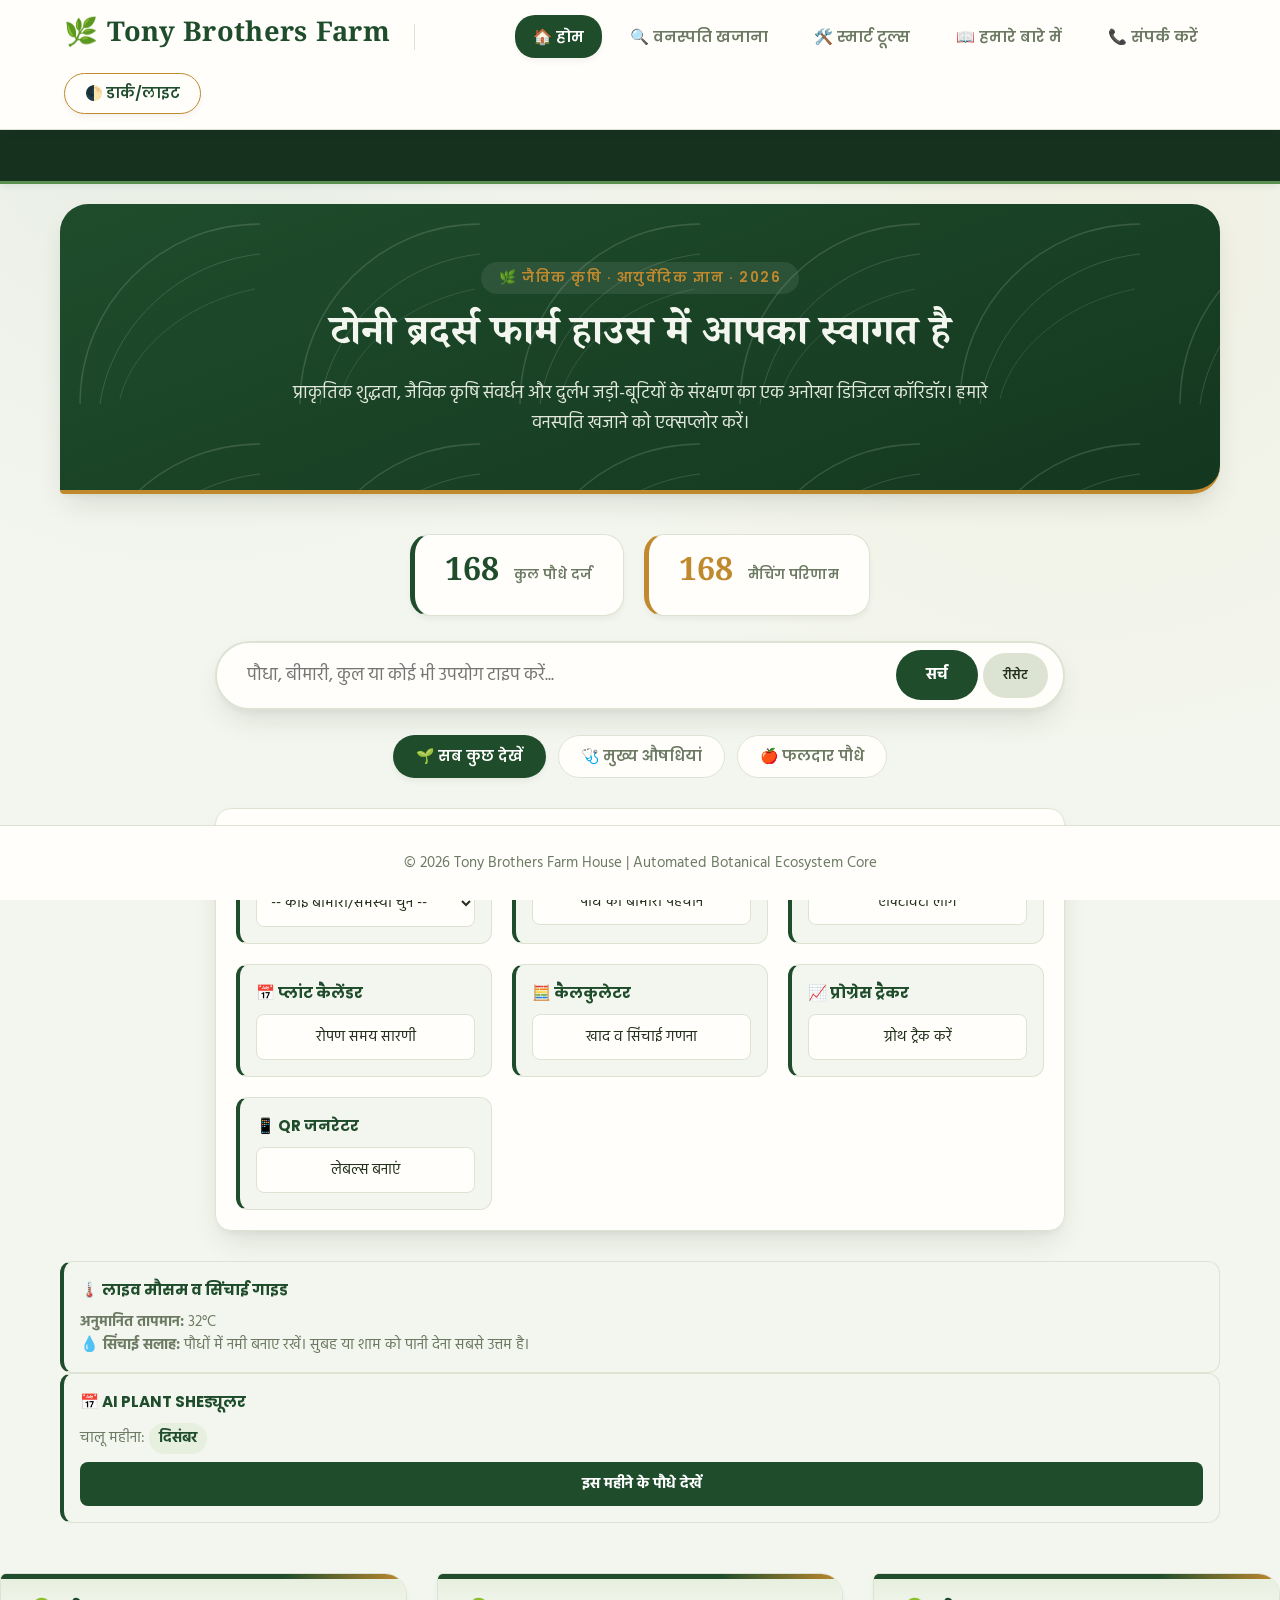
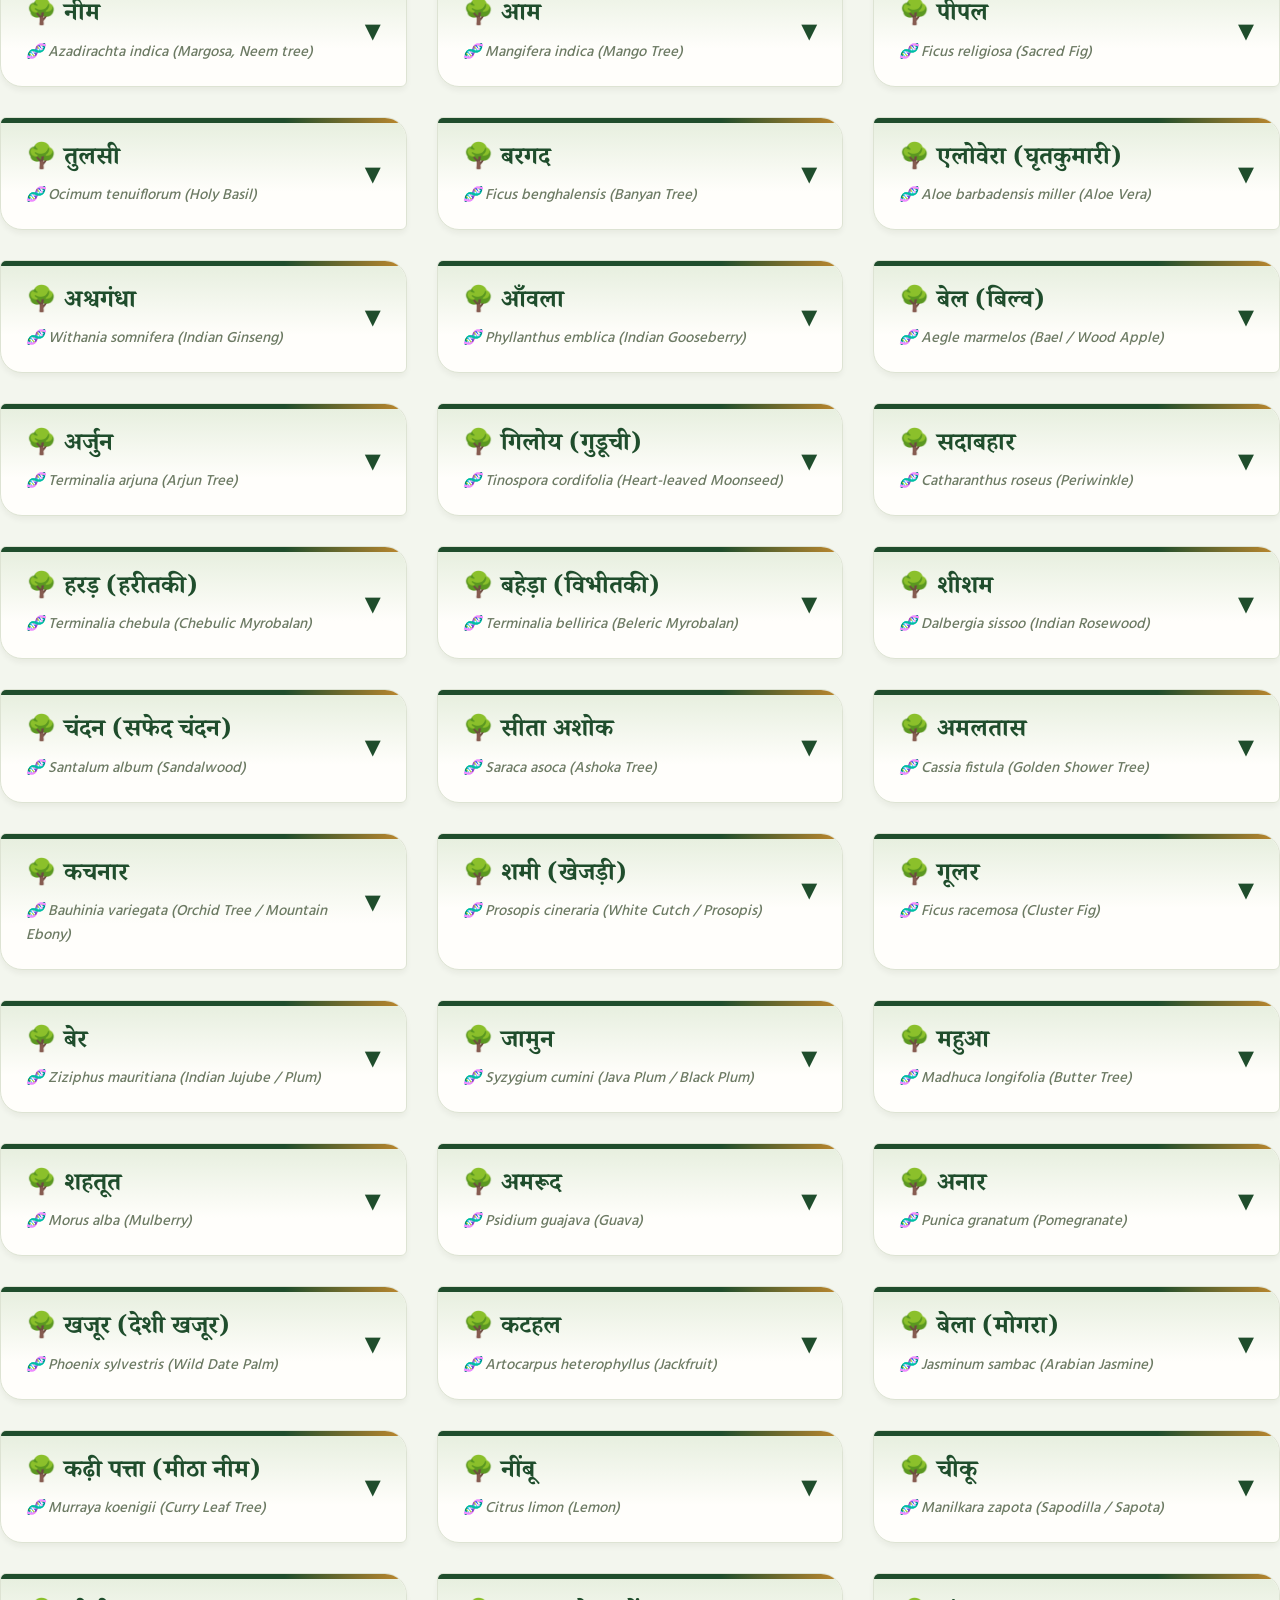
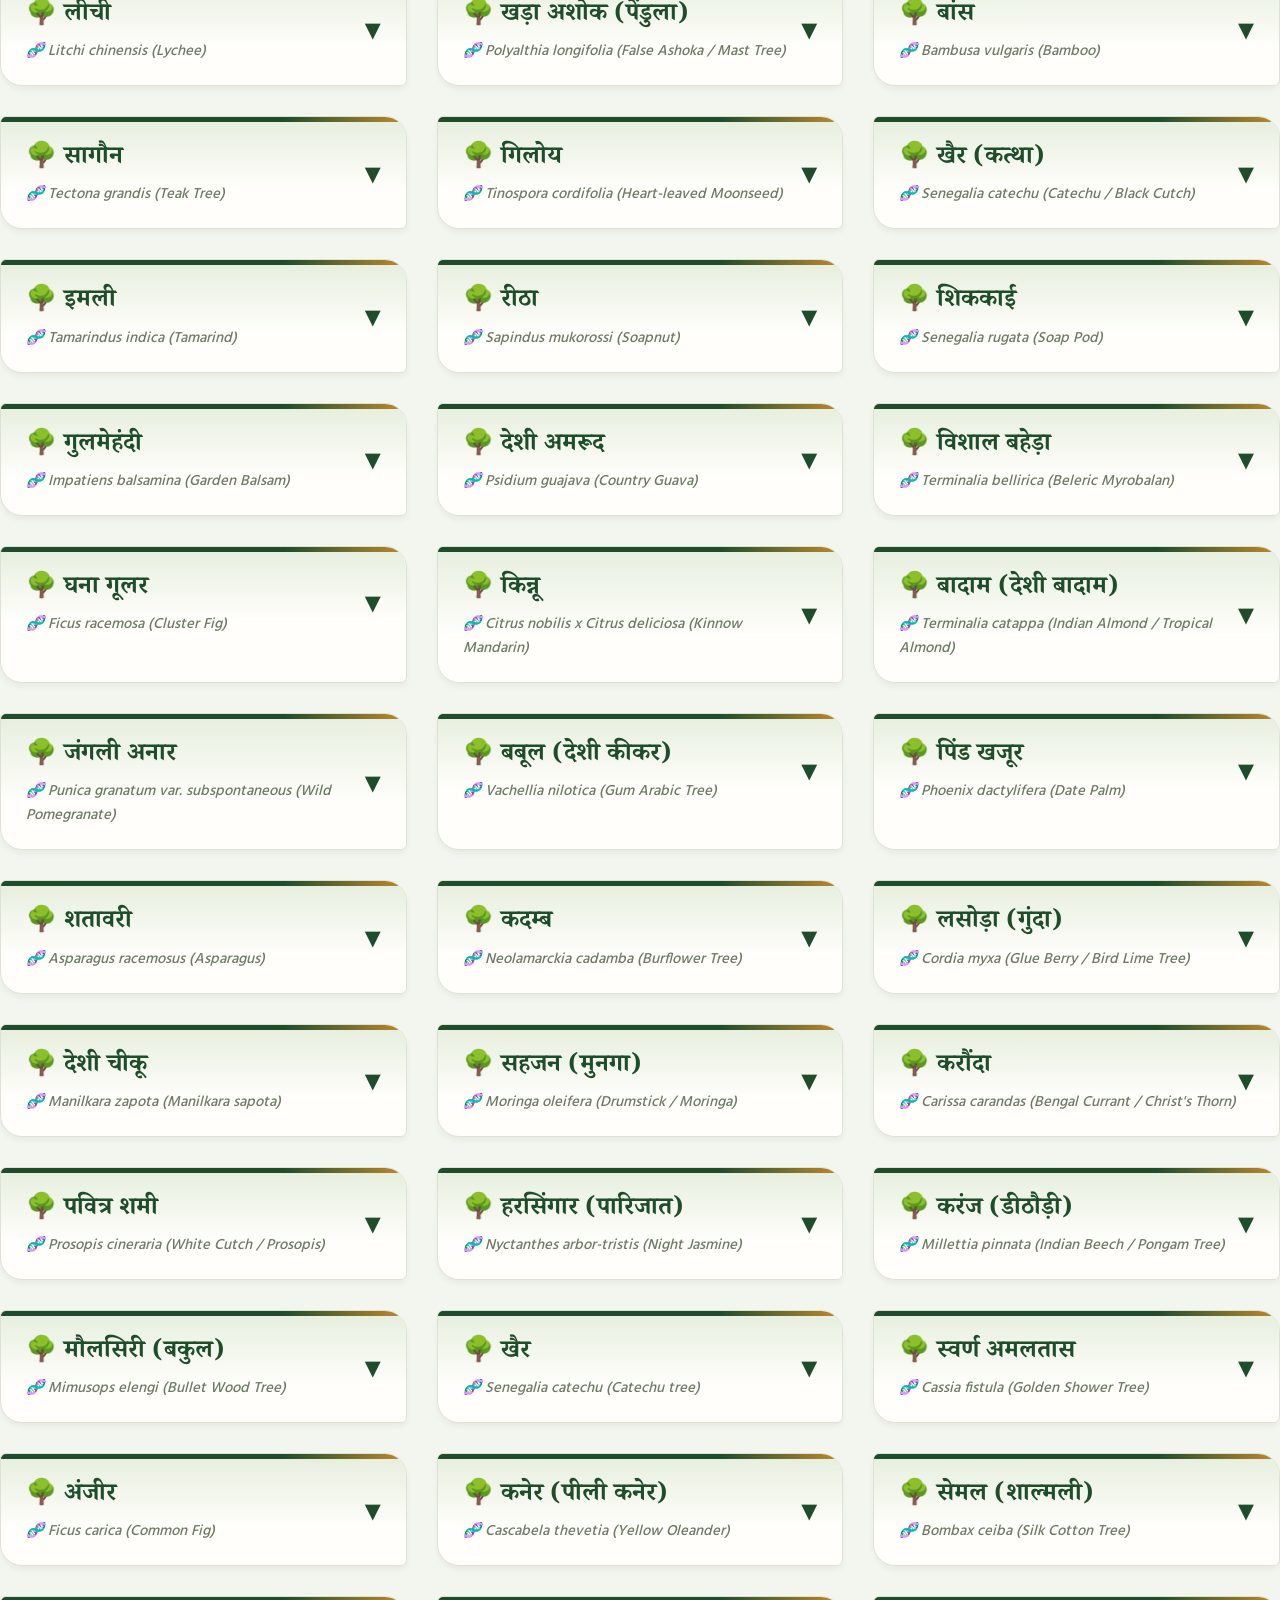
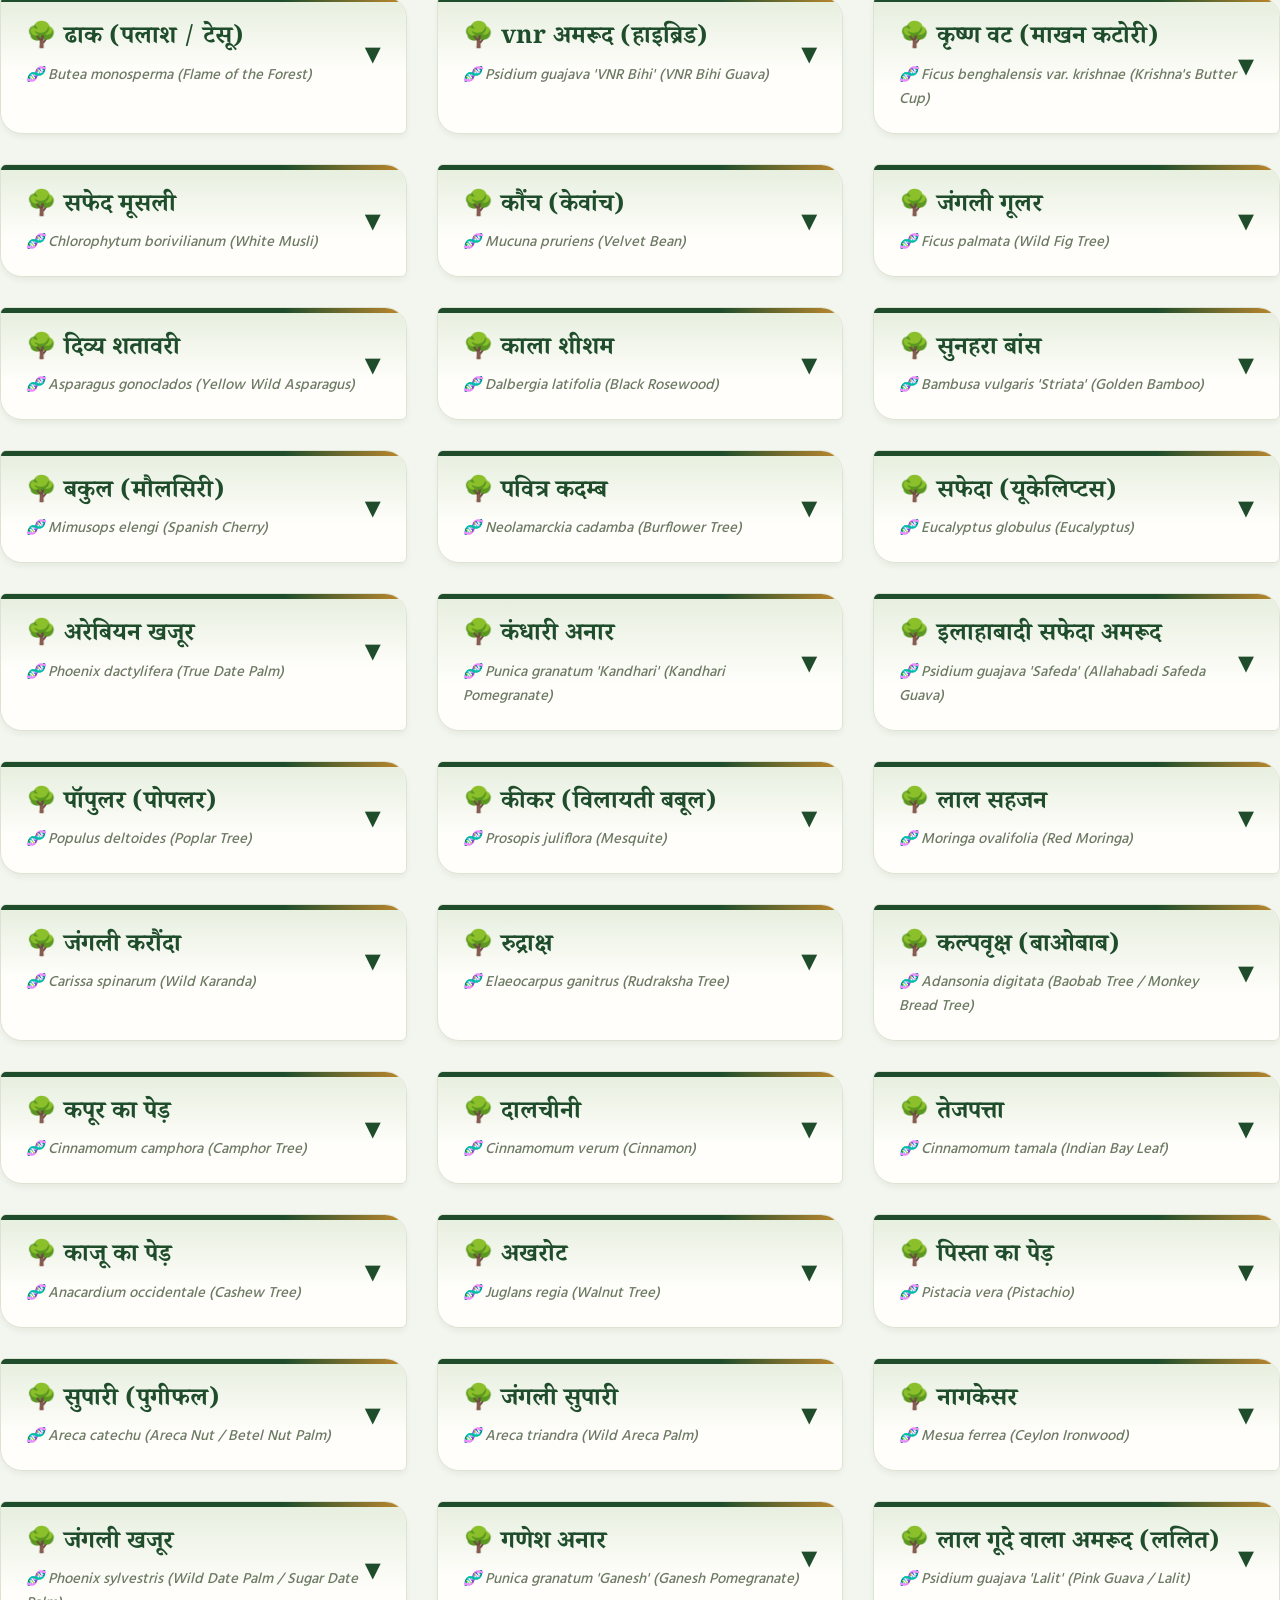
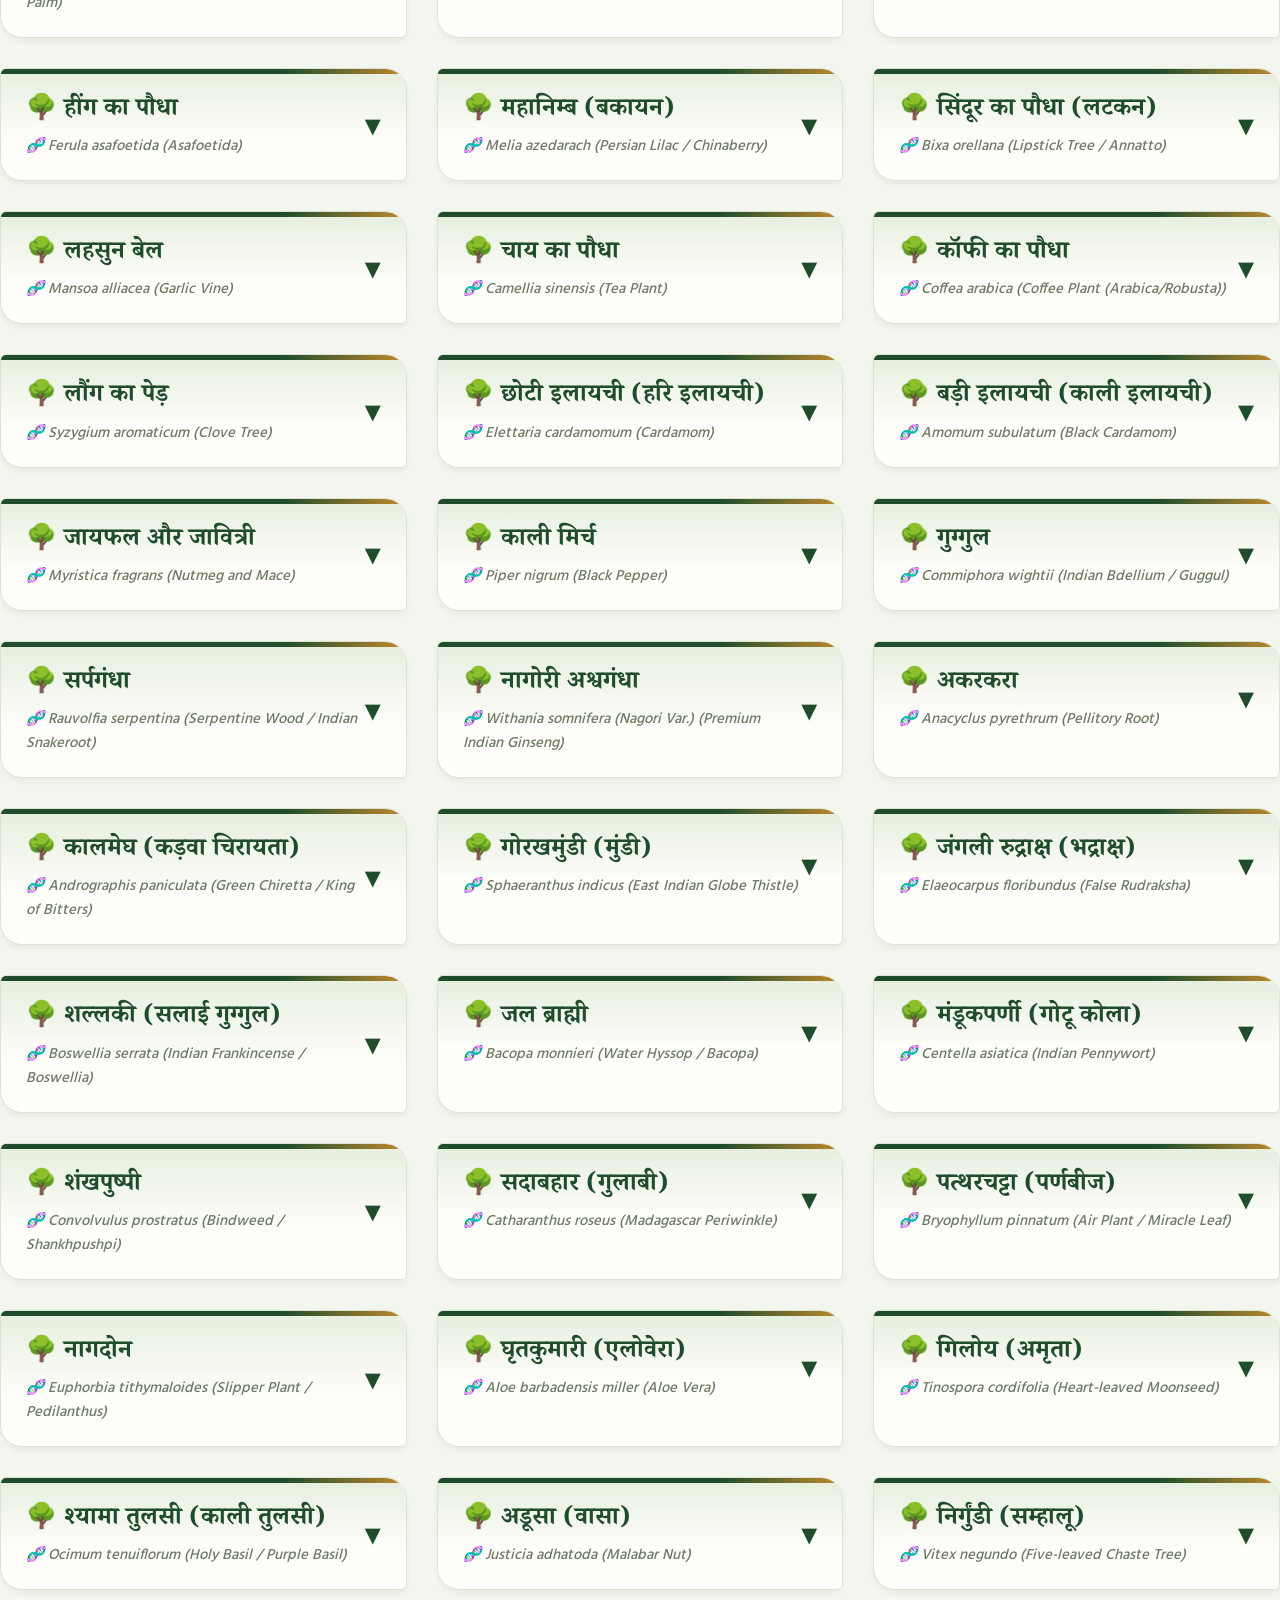
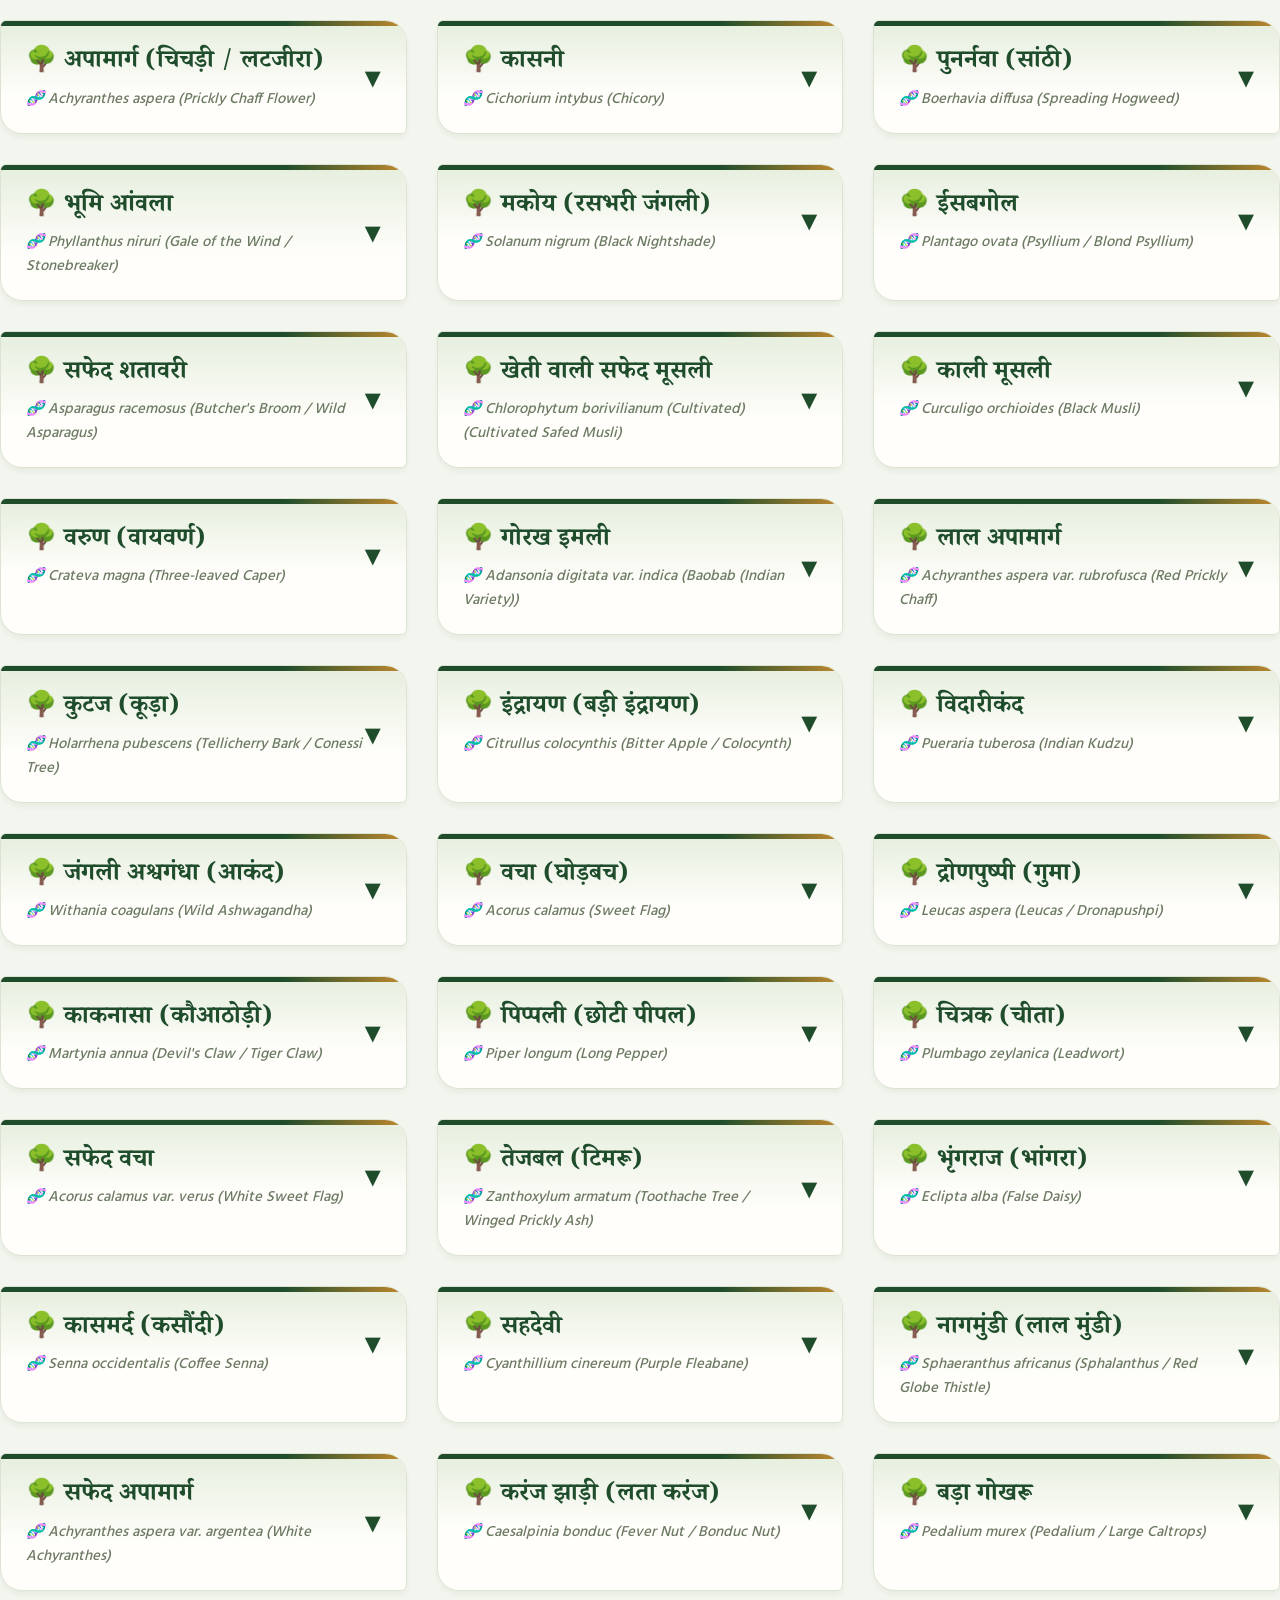
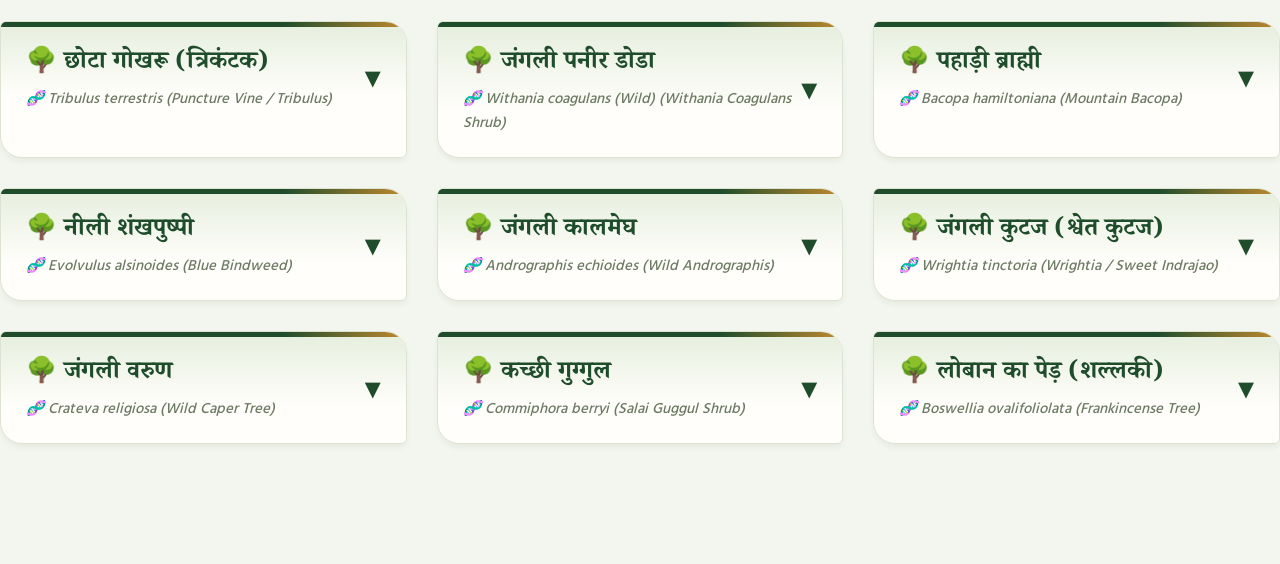
==== commit ac68473e: "Update index.html" ====
--- a/index.html
+++ b/index.html
@@ -4,39 +4,50 @@
     <meta charset="UTF-8">
     <meta name="viewport" content="width=device-width, initial-scale=1.0">
     <title>Tony Brothers - Advanced Botanical Operating System v12.5</title>
+    <link rel="preconnect" href="https://fonts.googleapis.com">
+    <link rel="preconnect" href="https://fonts.gstatic.com" crossorigin>
+    <link href="https://fonts.googleapis.com/css2?family=Noto+Serif+Devanagari:wght@600;700;800&family=Hind:wght@400;500;600;700&family=Poppins:wght@500;600;700&display=swap" rel="stylesheet">
     <style>
         /* ==========================================================================
-           1. CORE THEME & GREEN PALETTE VARIABLES (Classic Tony Design)
+           1. CORE THEME & BOTANICAL PALETTE VARIABLES
+           जड़ी-बूटी की गहरी हरियाली + हल्दी सोने का एक्सेंट — पारंपरिक आयुर्वेदिक रंगत
            ========================================================================== */
         :root {
-            --bg-canvas: #f4f7f5;
-            --card-bg: #ffffff;
-            --text-primary: #2d3748;
-            --text-secondary: #718096;
-            --primary-green: #2e7d32;
-            --light-green: #e8f5e9;
-            --accent-green: #4caf50;
-            --border-color: #e2e8f0;
-            --shadow-sm: 0 4px 6px -1px rgba(0, 0, 0, 0.05);
-            --shadow-md: 0 10px 15px -3px rgba(0, 0, 0, 0.05), 0 4px 6px -2px rgba(0, 0, 0, 0.02);
-            --radius-main: 16px;
-            --ticker-bg: #1b5e20;
-            --ticker-text: #ffffff;
+            --bg-canvas: #f3f6ee;
+            --card-bg: #fffefb;
+            --text-primary: #23301c;
+            --text-secondary: #6c7a63;
+            --primary-green: #1f4d2c;
+            --light-green: #e7efdf;
+            --accent-green: #5a8f4f;
+            --gold: #c1892e;
+            --gold-light: #faf1de;
+            --border-color: #dde3d3;
+            --shadow-sm: 0 4px 6px -1px rgba(31, 40, 20, 0.06);
+            --shadow-md: 0 14px 30px -8px rgba(31, 40, 20, 0.14), 0 4px 8px -2px rgba(31, 40, 20, 0.05);
+            --radius-main: 20px;
+            --ticker-bg: #16321f;
+            --ticker-text: #f3f6ee;
+            --font-display: 'Noto Serif Devanagari', serif;
+            --font-body: 'Hind', 'Segoe UI', system-ui, sans-serif;
+            --font-label: 'Poppins', 'Hind', sans-serif;
         }
 
         [data-theme="dark"] {
-            --bg-canvas: #121814;
-            --card-bg: #1e2521;
-            --text-primary: #f7fafc;
-            --text-secondary: #a0aec0;
-            --primary-green: #4caf50;
-            --light-green: #1b2e24;
-            --accent-green: #81c784;
-            --border-color: #2d3748;
-            --shadow-sm: 0 4px 6px rgba(0,0,0,0.2);
-            --shadow-md: 0 10px 15px rgba(0,0,0,0.3);
-            --ticker-bg: #0d2310;
-            --ticker-text: #a5d6a7;
+            --bg-canvas: #12180f;
+            --card-bg: #1b2317;
+            --text-primary: #eef2e6;
+            --text-secondary: #9db08d;
+            --primary-green: #6fae5a;
+            --light-green: #202b1b;
+            --accent-green: #8fc47a;
+            --gold: #e0ac4a;
+            --gold-light: #2a2113;
+            --border-color: #2c3625;
+            --shadow-sm: 0 4px 6px rgba(0,0,0,0.25);
+            --shadow-md: 0 14px 30px rgba(0,0,0,0.35);
+            --ticker-bg: #0c1a0f;
+            --ticker-text: #cfe8be;
         }
 
         /* ==========================================================================
@@ -46,14 +57,26 @@
             box-sizing: border-box;
             margin: 0;
             padding: 0;
-            font-family: 'Segoe UI', system-ui, sans-serif;
+            font-family: var(--font-body);
             transition: background 0.3s ease, color 0.3s ease, transform 0.2s ease;
+        }
+
+        @media (prefers-reduced-motion: reduce) {
+            * { animation: none !important; transition: none !important; }
         }
 
         body {
             background: var(--bg-canvas);
             color: var(--text-primary);
             padding-bottom: 120px;
+            background-image:
+                radial-gradient(circle at 15% 8%, rgba(31,77,44,0.05) 0, transparent 40%),
+                radial-gradient(circle at 85% 25%, rgba(193,137,46,0.06) 0, transparent 45%);
+            background-attachment: fixed;
+        }
+
+        h1, h2, h3, .brand-logo, .card-title h3 {
+            font-family: var(--font-display);
         }
 
         ::-webkit-scrollbar {
@@ -86,11 +109,24 @@
         .brand-logo {
             display: flex;
             align-items: center;
-            gap: 12px;
-            font-size: 1.6rem;
-            font-weight: 800;
+            gap: 10px;
+            font-size: 1.7rem;
+            font-weight: 700;
             color: var(--primary-green);
-            letter-spacing: 0.5px;
+            letter-spacing: 0.3px;
+        }
+
+        .brand-logo::after {
+            content: '';
+            width: 1px;
+            height: 26px;
+            background: var(--border-color);
+            margin-left: 14px;
+            display: none;
+        }
+
+        @media (min-width: 640px) {
+            .brand-logo::after { display: block; }
         }
 
         /* Premium Running Text Ticker */
@@ -125,11 +161,11 @@
         }
 
         .ticker-highlight {
-            color: #fffb00;
+            color: #ffd77a;
             font-weight: 800;
-            background: rgba(255,255,255,0.1);
-            padding: 2px 8px;
-            border-radius: 4px;
+            background: rgba(255,255,255,0.12);
+            padding: 2px 10px;
+            border-radius: 20px;
         }
 
         /* Tab Controls Engine */
@@ -146,25 +182,34 @@
             border: none;
             padding: 10px 18px;
             border-radius: 20px;
-            font-weight: 700;
-            font-size: 1rem;
+            font-family: var(--font-label);
+            font-weight: 600;
+            font-size: 0.95rem;
             cursor: pointer;
             text-decoration: none;
             display: inline-block;
         }
 
-        .nav-tab-btn:hover, .nav-tab-btn.active-tab {
+        .nav-tab-btn:hover {
             background: var(--light-green);
             color: var(--primary-green);
         }
 
+        .nav-tab-btn.active-tab {
+            background: var(--primary-green);
+            color: #fff;
+            box-shadow: var(--shadow-sm);
+        }
+
         .theme-btn {
-            background: var(--primary-green);
-            color: white;
-            border: none;
-            padding: 10px 20px;
+            background: var(--card-bg);
+            color: var(--primary-green);
+            border: 1.5px solid var(--gold);
+            padding: 9px 20px;
             border-radius: 30px;
+            font-family: var(--font-label);
             font-weight: 600;
+            font-size: 0.9rem;
             cursor: pointer;
             box-shadow: var(--shadow-sm);
         }
@@ -195,26 +240,57 @@
            3. HOME TAB EXCLUSIVE STYLES
            ========================================================================== */
         .hero-banner {
-            background: linear-gradient(135deg, var(--primary-green) 0%, var(--accent-green) 100%);
-            color: white;
-            border-radius: var(--radius-main);
-            padding: 50px 30px;
+            position: relative;
+            overflow: hidden;
+            background: linear-gradient(160deg, var(--primary-green) 0%, #14371f 100%);
+            color: #f3f6ee;
+            border-radius: 28px 28px 28px 4px;
+            padding: 58px 30px 50px;
             text-align: center;
             margin-bottom: 40px;
             box-shadow: var(--shadow-md);
+            border-bottom: 4px solid var(--gold);
+        }
+
+        .hero-banner::before {
+            content: '';
+            position: absolute;
+            inset: 0;
+            opacity: 0.14;
+            background-image: url("data:image/svg+xml,%3Csvg xmlns='http://www.w3.org/2000/svg' width='220' height='220' viewBox='0 0 220 220'%3E%3Cpath d='M20 200 C20 100 100 20 200 20' stroke='%23ffffff' stroke-width='1.4' fill='none'/%3E%3Cpath d='M40 200 C50 130 110 60 200 50' stroke='%23ffffff' stroke-width='1' fill='none'/%3E%3Cpath d='M60 195 C70 150 120 100 195 85' stroke='%23ffffff' stroke-width='0.8' fill='none'/%3E%3C/svg%3E");
+            background-size: 220px 220px;
+            pointer-events: none;
+        }
+
+        .hero-eyebrow {
+            position: relative;
+            display: inline-block;
+            font-family: var(--font-label);
+            font-size: 0.85rem;
+            font-weight: 600;
+            letter-spacing: 1.5px;
+            color: var(--gold);
+            background: rgba(255,255,255,0.08);
+            padding: 6px 18px;
+            border-radius: 20px;
+            margin-bottom: 18px;
         }
 
         .hero-banner h1 {
-            font-size: 2.8rem;
-            font-weight: 800;
+            position: relative;
+            font-size: 2.6rem;
+            font-weight: 700;
             margin-bottom: 15px;
+            line-height: 1.25;
         }
 
         .hero-banner p {
-            font-size: 1.2rem;
-            opacity: 0.9;
+            position: relative;
+            font-size: 1.12rem;
+            opacity: 0.92;
             max-width: 700px;
             margin: 0 auto;
+            line-height: 1.7;
         }
 
         .feature-showcase-grid {
@@ -269,15 +345,18 @@
         }
 
         .metric-val {
+            font-family: var(--font-display);
             font-size: 2rem;
-            font-weight: 800;
+            font-weight: 700;
             color: var(--primary-green);
         }
 
         .metric-lbl {
-            font-size: 0.9rem;
+            font-family: var(--font-label);
+            font-size: 0.82rem;
             color: var(--text-secondary);
             font-weight: 600;
+            letter-spacing: 0.3px;
         }
 
         /* ==========================================================================
@@ -292,11 +371,15 @@
         .search-box-wrapper {
             display: flex;
             background: var(--card-bg);
-            border: 2.5px solid var(--primary-green);
+            border: 2px solid var(--border-color);
             border-radius: 50px;
             padding: 6px 15px;
             box-shadow: var(--shadow-md);
             align-items: center;
+        }
+
+        .search-box-wrapper:focus-within {
+            border-color: var(--gold);
         }
 
         .search-input {
@@ -376,11 +459,18 @@
             border: 1.5px solid var(--border-color);
             padding: 10px 22px;
             border-radius: 30px;
+            font-family: var(--font-label);
             font-weight: 600;
+            font-size: 0.92rem;
             cursor: pointer;
         }
 
-        .filter-btn:hover, .filter-btn.active {
+        .filter-btn:hover {
+            border-color: var(--primary-green);
+            color: var(--primary-green);
+        }
+
+        .filter-btn.active {
             background: var(--primary-green);
             color: white;
             border-color: transparent;
@@ -402,12 +492,19 @@
         }
         .tool-box {
             background: var(--bg-canvas);
+            border: 1px solid var(--border-color);
             border-left: 4px solid var(--primary-green);
-            border-radius: 8px;
-            padding: 15px;
+            border-radius: 12px;
+            padding: 16px;
+        }
+        .tool-box:hover {
+            border-left-color: var(--gold);
+            transform: translateY(-2px);
         }
         .tool-box h4 {
             margin: 0 0 10px 0;
+            font-family: var(--font-label);
+            font-size: 0.95rem;
             color: var(--primary-green);
             display: flex;
             align-items: center;
@@ -416,11 +513,15 @@
         .tool-select {
             width: 100%;
             padding: 10px;
-            border-radius: 6px;
+            border-radius: 8px;
             border: 1px solid var(--border-color);
             background: var(--card-bg);
             color: var(--text-primary);
             font-size: 0.95em;
+            cursor: pointer;
+        }
+        .tool-select:hover {
+            border-color: var(--gold);
         }
         .weather-info {
             font-size: 0.95em;
@@ -447,41 +548,52 @@
         }
 
         .classic-plant-card {
+            position: relative;
             background: var(--card-bg);
-            border-radius: var(--radius-main);
+            border: 1px solid var(--border-color);
+            border-radius: 6px 22px 6px 22px;
             overflow: hidden;
-            box-shadow: var(--shadow-md);
-            border-top: 6px solid var(--primary-green);
+            box-shadow: var(--shadow-sm);
             display: flex;
             flex-direction: column;
+        }
+
+        .classic-plant-card::before {
+            content: '';
+            display: block;
+            height: 5px;
+            background: linear-gradient(90deg, var(--primary-green) 0%, var(--primary-green) 70%, var(--gold) 100%);
         }
 
         .classic-plant-card:hover {
             transform: translateY(-4px);
+            box-shadow: var(--shadow-md);
+            border-color: var(--gold);
         }
 
         /* मुख्य हेडर ट्रिगर */
         .card-header-trigger {
-            padding: 25px;
+            padding: 22px 25px;
             cursor: pointer;
             user-select: none;
-            background: linear-gradient(to bottom, var(--light-green), transparent 50%);
+            background: linear-gradient(to bottom, var(--light-green), transparent 65%);
             display: flex;
             justify-content: space-between;
             align-items: center;
         }
 
         .card-title h3 {
-            font-size: 1.9rem;
+            font-size: 1.55rem;
             color: var(--primary-green);
-            font-weight: 800;
+            font-weight: 700;
             margin-bottom: 6px;
+            line-height: 1.3;
         }
 
         .scientific-name {
             font-style: italic;
             color: var(--text-secondary);
-            font-size: 0.98rem;
+            font-size: 0.92rem;
             font-weight: 500;
         }
 
@@ -525,18 +637,18 @@
         }
 
         .highlight-text {
-            color: var(--primary-green);
+            color: var(--gold);
             font-weight: 700;
         }
 
         .description-box {
             background: var(--light-green);
             padding: 20px;
-            border-radius: 12px;
+            border-radius: 4px 16px 4px 16px;
             margin-top: 20px;
             border-left: 5px solid var(--primary-green);
-            font-size: 1.05rem;
-            line-height: 1.7;
+            font-size: 1.02rem;
+            line-height: 1.75;
             text-align: justify;
         }
 
@@ -553,8 +665,9 @@
             border: 1px solid var(--border-color);
             padding: 8px 16px;
             border-radius: 20px;
-            font-size: 0.9rem;
-            font-weight: 700;
+            font-family: var(--font-label);
+            font-size: 0.85rem;
+            font-weight: 600;
             cursor: pointer;
             display: flex;
             align-items: center;
@@ -624,8 +737,9 @@
         .prose-content-block h2 {
             color: var(--primary-green);
             margin-bottom: 20px;
-            font-size: 2rem;
-            border-bottom: 2px solid var(--light-green);
+            font-size: 1.9rem;
+            border-bottom: 3px solid var(--gold);
+            display: inline-block;
             padding-bottom: 10px;
         }
 
@@ -669,12 +783,13 @@
         .form-submit-btn {
             background: var(--primary-green);
             color: white;
-            border: none;
-            padding: 14px 35px;
+            border: 2px solid var(--gold);
+            padding: 12px 35px;
             border-radius: 30px;
-            font-weight: 700;
+            font-family: var(--font-label);
+            font-weight: 600;
             cursor: pointer;
-            font-size: 1rem;
+            font-size: 0.98rem;
             box-shadow: var(--shadow-sm);
         }
 
@@ -716,12 +831,13 @@
 
     <div class="tony-ticker-container">
         <div class="tony-ticker-wrapper">
-            <span>🚀 यह digital platform विशेष रूप से <span class="ticker-highlight">टोनी स्टार (पुष्कर सैनी)</span> द्वारा डिज़ाइन और निर्मित किया गया है। इस एडवांस साइट पर आपको विभिन्न प्रकार के पेड़-पौधों, दुर्लभ जड़ी-बूटियों एवं जैविक कृषि के बारे में सर्वश्रेष्ठ और अमूल्य जानकारी मिलती है। प्रकृति से जुड़ें, स्वस्थ रहें! 🌿</span>
+            <span>🚀 यह digital platform विशेष रूप से <span class="ticker-highlight">टोनी स्टार (पुष्कर सैनी)</span> द्वारा डिज़ाइन और निर्मित किया गया है। इस एडवांस साइट पर आपको विभिन्न प्रकार के पेड़-पौधों, दुर्लभ जड़ी-बूटियों एवं जैविक कृषि के बारे में सर्वश्रेष्ठ और अमूल्य जानकारी मिलती है। प्रकृति से जुड़ें, स्वस्थ रहें! 🌿</span>
         </div>
     </div>
 
     <div id="home-tab" class="os-viewport-panel active-panel">
         <div class="hero-banner">
+            <span class="hero-eyebrow">🌿 जैविक कृषि · आयुर्वेदिक ज्ञान · 2026</span>
             <h1>टोनी ब्रदर्स फार्म हाउस में आपका स्वागत है</h1>
             <p>प्राकृतिक शुद्धता, जैविक कृषि संवर्धन और दुर्लभ जड़ी-बूटियों के संरक्षण का एक अनोखा डिजिटल कॉरिडॉर। हमारे वनस्पति खजाने को एक्सप्लोर करें।</p>
         </div>
@@ -731,8 +847,8 @@
                 <div class="metric-val" id="totalCountNode">0</div>
                 <div class="metric-lbl">कुल पौधे दर्ज</div>
             </div>
-            <div class="metric-node" style="border-left-color: var(--accent-green);">
-                <div class="metric-val" id="matchCountNode">0</div>
+            <div class="metric-node" style="border-left-color: var(--gold);">
+                <div class="metric-val" id="matchCountNode" style="color: var(--gold);">0</div>
                 <div class="metric-lbl">मैचिंग परिणाम</div>
             </div>
         </div>
@@ -771,27 +887,27 @@
 
     <div class="tool-box">
         <h4>🔍 डायग्नोस्टिक</h4>
-        <button class="tool-select" onclick="window.location.href='smart-tools/diagnostic.html'">पौधे की बीमारी पहचानें</button>
+        <button class="tool-select" onclick="window.location.href='tools/diagnostic.html'">पौधे की बीमारी पहचानें</button>
     </div>
     <div class="tool-box">
         <h4>📝 फार्म जर्नल</h4>
-        <button class="tool-select" onclick="window.location.href='smart-tools/journal.html'">एक्टिविटी लॉग</button>
+        <button class="tool-select" onclick="window.location.href='tools/journal.html'">एक्टिविटी लॉग</button>
     </div>
     <div class="tool-box">
         <h4>📅 प्लांट कैलेंडर</h4>
-        <button class="tool-select" onclick="window.location.href='smart-tools/calendar.html'">रोपण समय सारणी</button>
+        <button class="tool-select" onclick="window.location.href='tools/calendar.html'">रोपण समय सारणी</button>
     </div>
     <div class="tool-box">
         <h4>🧮 कैलकुलेटर</h4>
-        <button class="tool-select" onclick="window.location.href='smart-tools/calculator.html'">खाद व सिंचाई गणना</button>
+        <button class="tool-select" onclick="window.location.href='tools/calculator.html'">खाद व सिंचाई गणना</button>
     </div>
     <div class="tool-box">
         <h4>📈 प्रोग्रेस ट्रैकर</h4>
-        <button class="tool-select" onclick="window.location.href='smart-tools/progress.html'">ग्रोथ ट्रैक करें</button>
+        <button class="tool-select" onclick="window.location.href='tools/progress.html'">ग्रोथ ट्रैक करें</button>
     </div>
     <div class="tool-box">
         <h4>📱 QR जनरेटर</h4>
-        <button class="tool-select" onclick="window.location.href='smart-tools/qr-gen.html'">लेबल्स बनाएं</button>
+        <button class="tool-select" onclick="window.location.href='tools/qr-gen.html'">लेबल्स बनाएं</button>
     </div>
         </div>            
             <div class="tool-box">
@@ -989,7 +1105,7 @@
                     `;
                 } else {
                     document.getElementById('matchCountNode').innerText = 0;
-                    resultContainer.innerHTML = `<div style="grid-column: 1/-1;"><p style="color: orange; text-align: center; font-weight: bold; padding: 20px;">क्षма करें! इस पेड़ की जानकारी अभी डेटाबेस में नहीं है।</p></div>`;
+                    resultContainer.innerHTML = `<div style="grid-column: 1/-1;"><p style="color: orange; text-align: center; font-weight: bold; padding: 20px;">क्षमा करें! इस पेड़ की जानकारी अभी डेटाबेस में नहीं है।</p></div>`;
                 }
 
             } catch (error) {
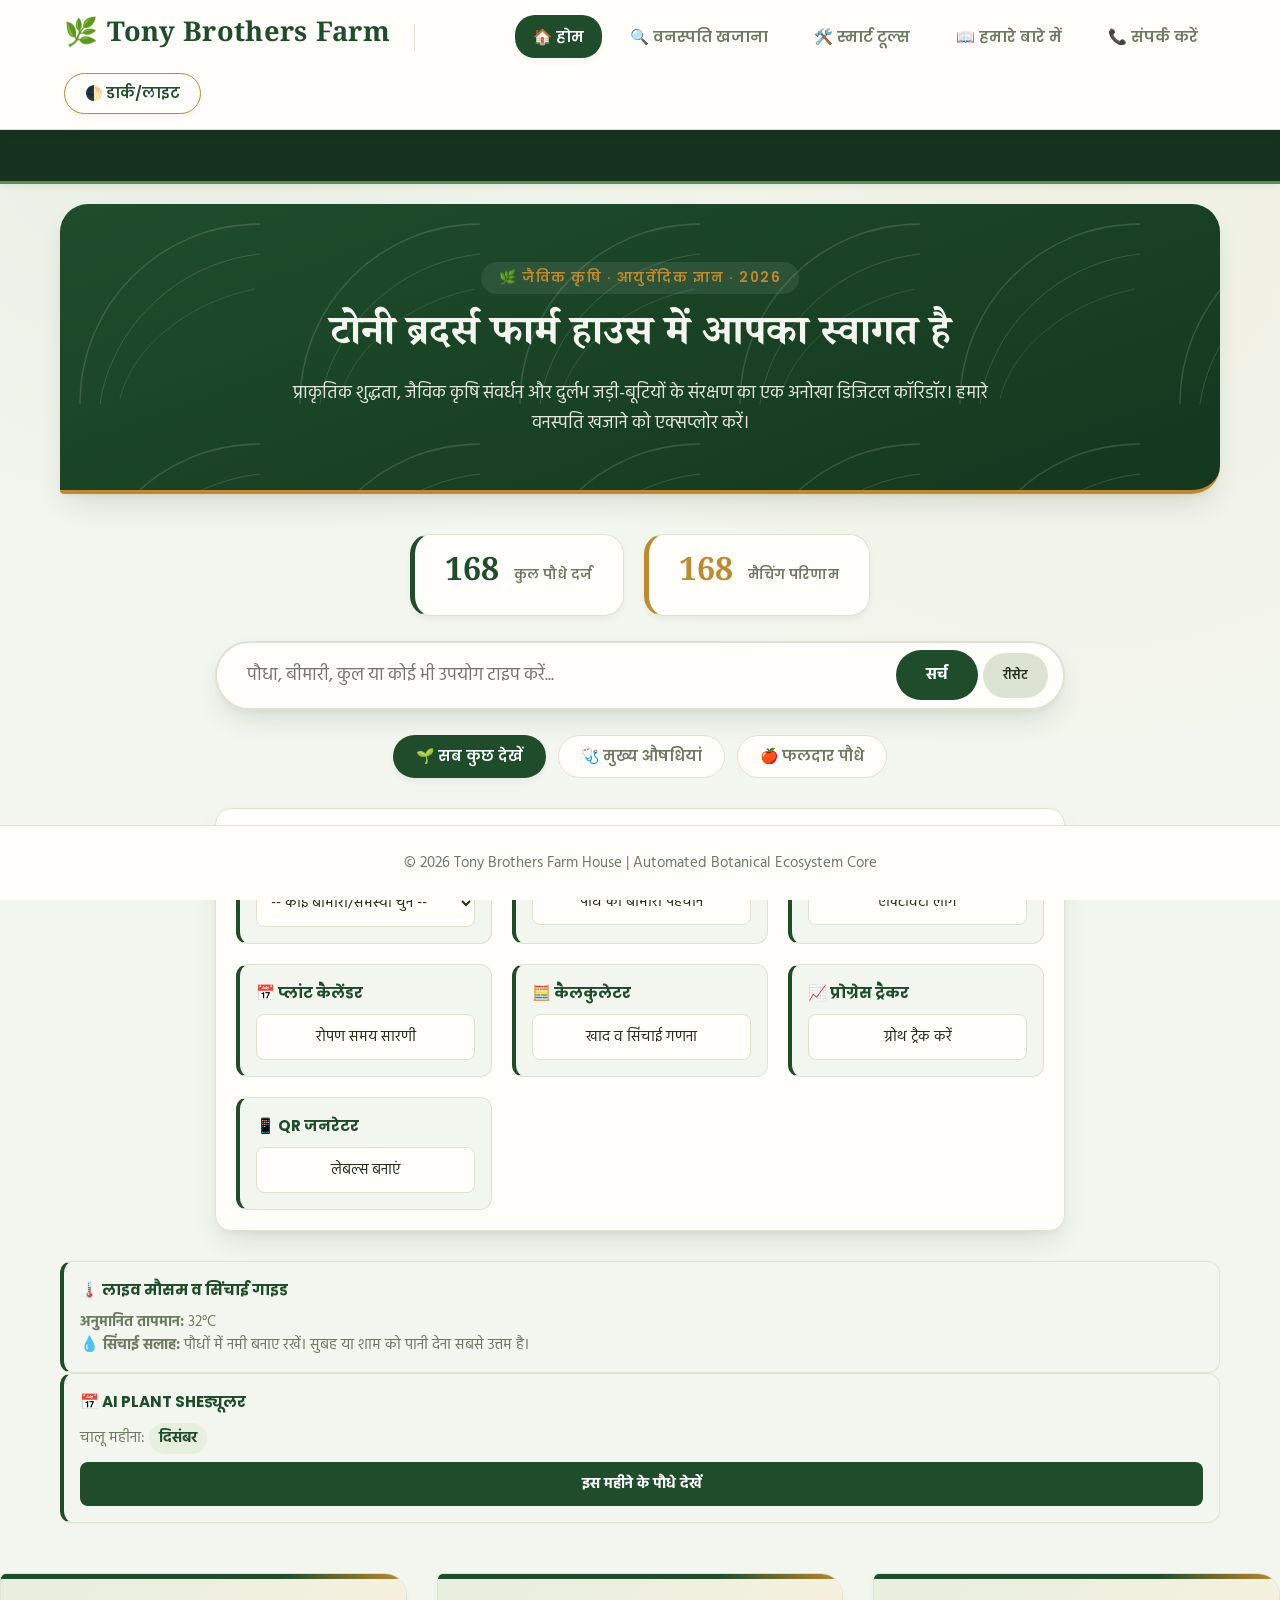
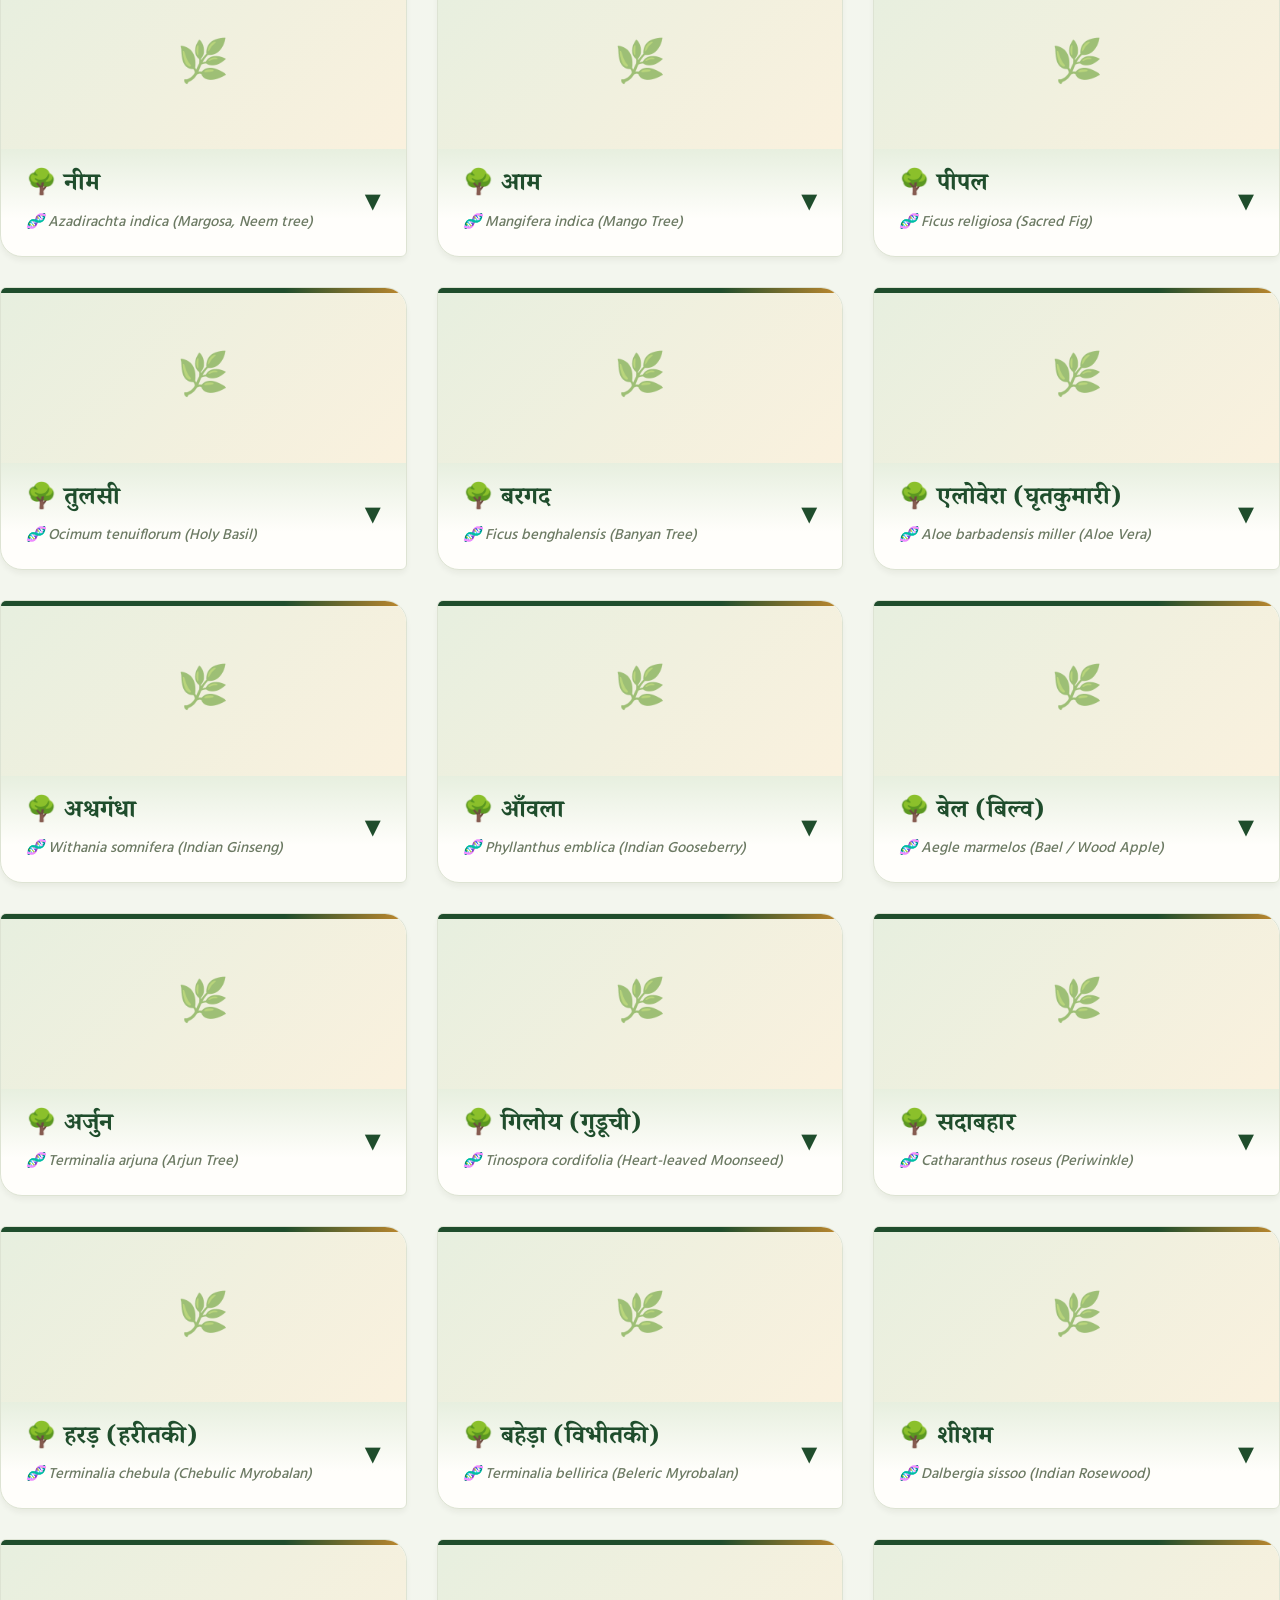
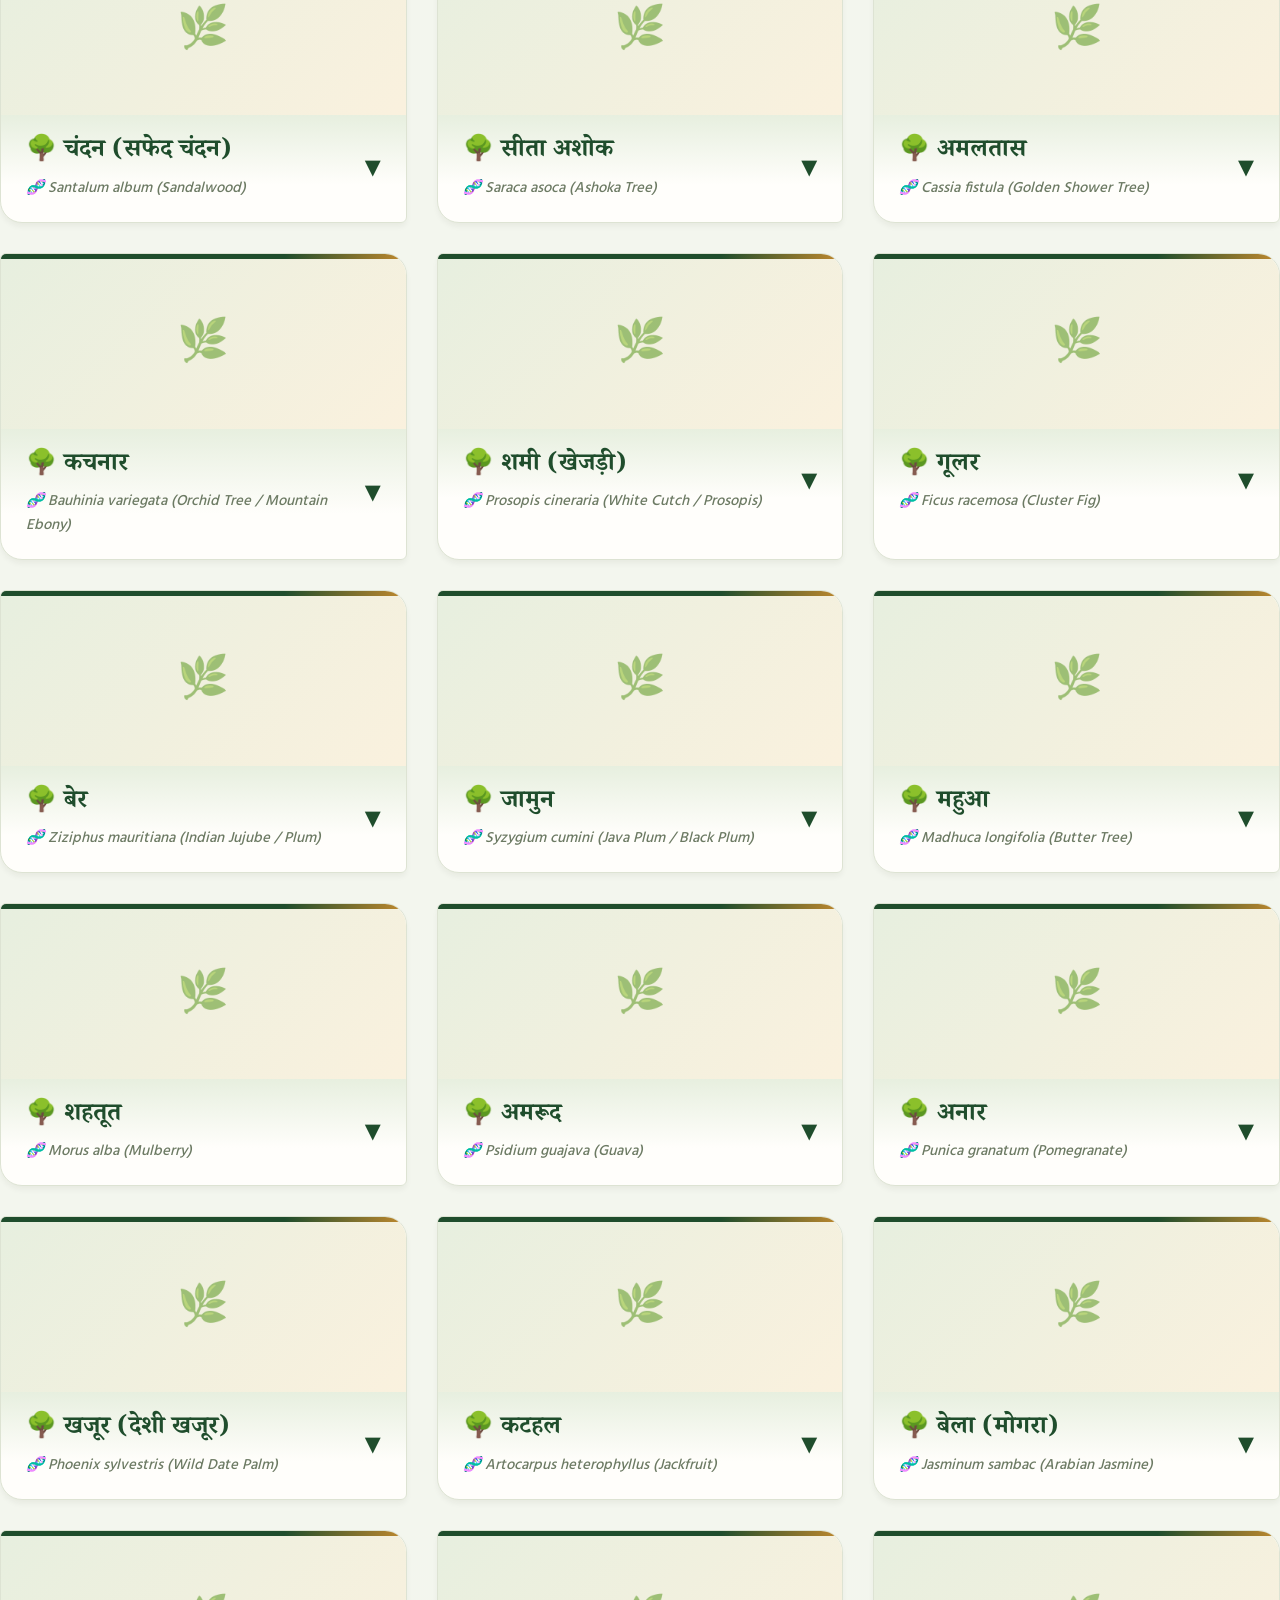
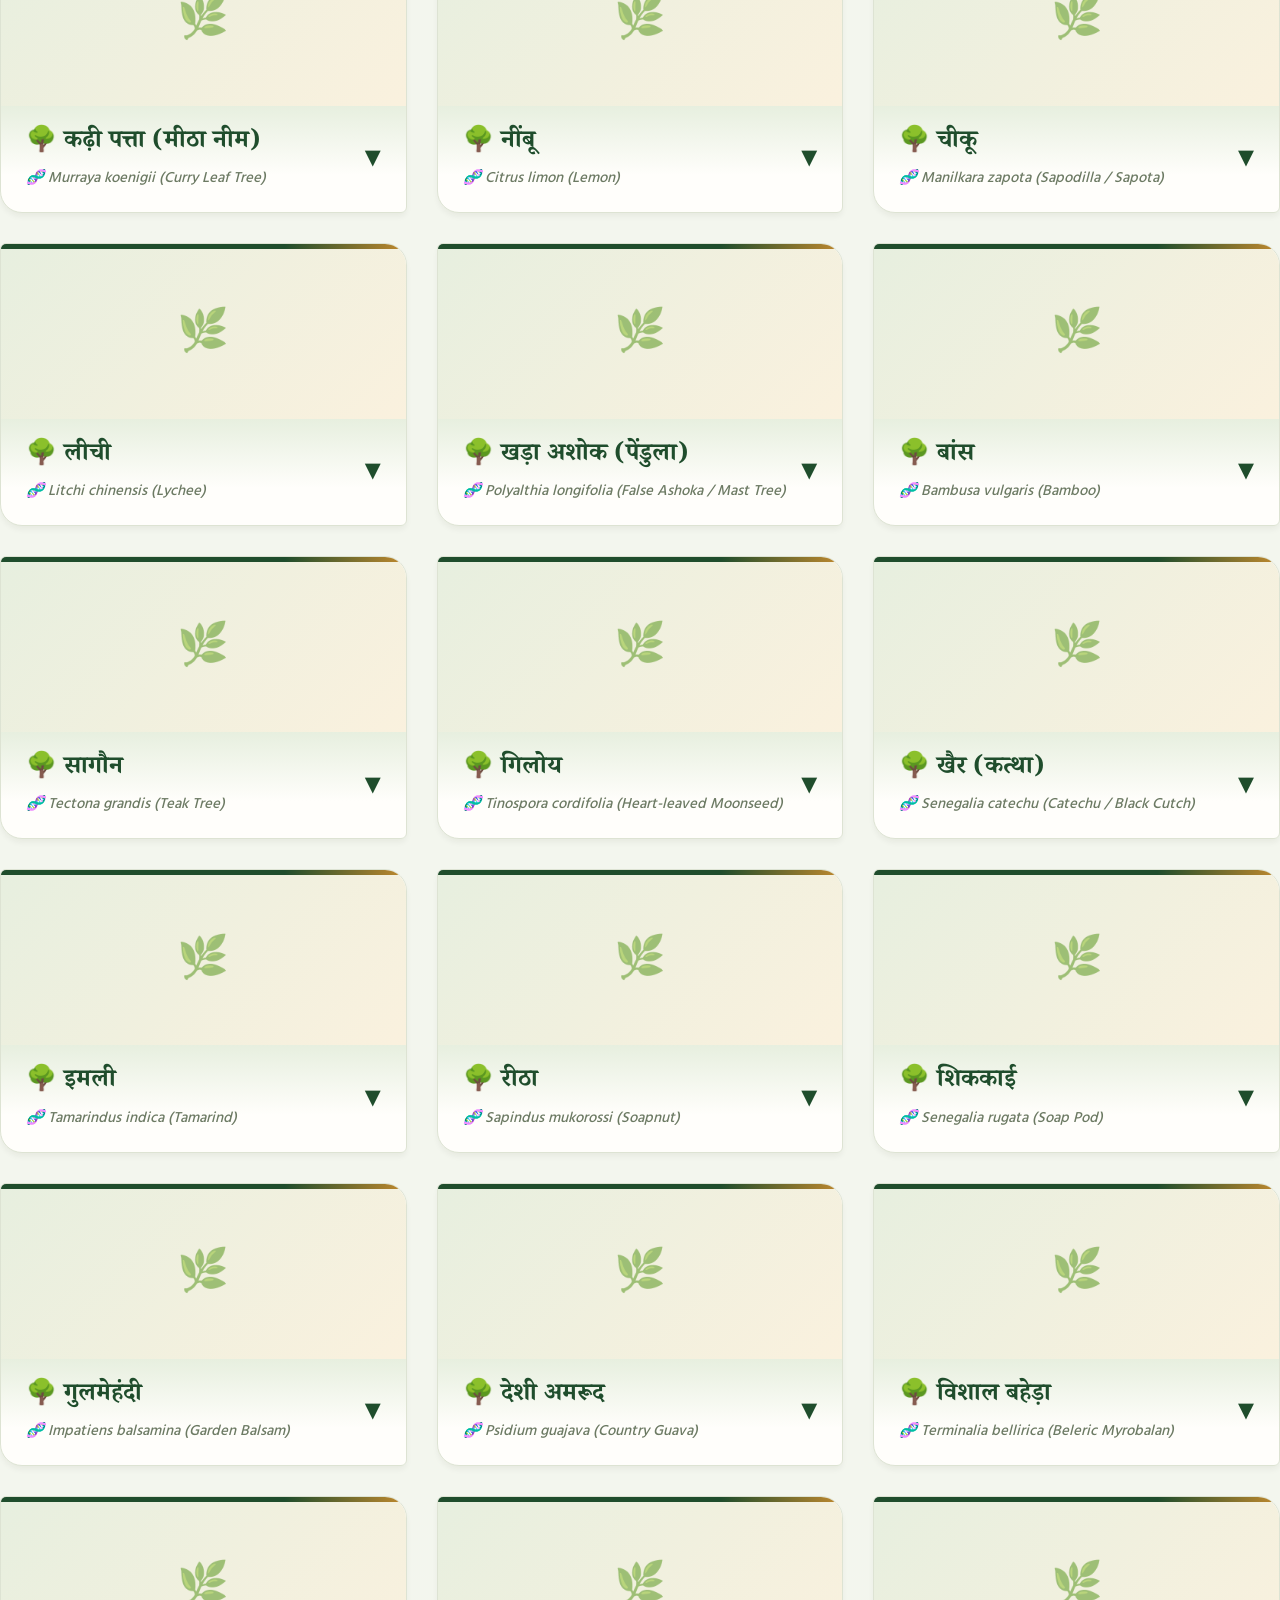
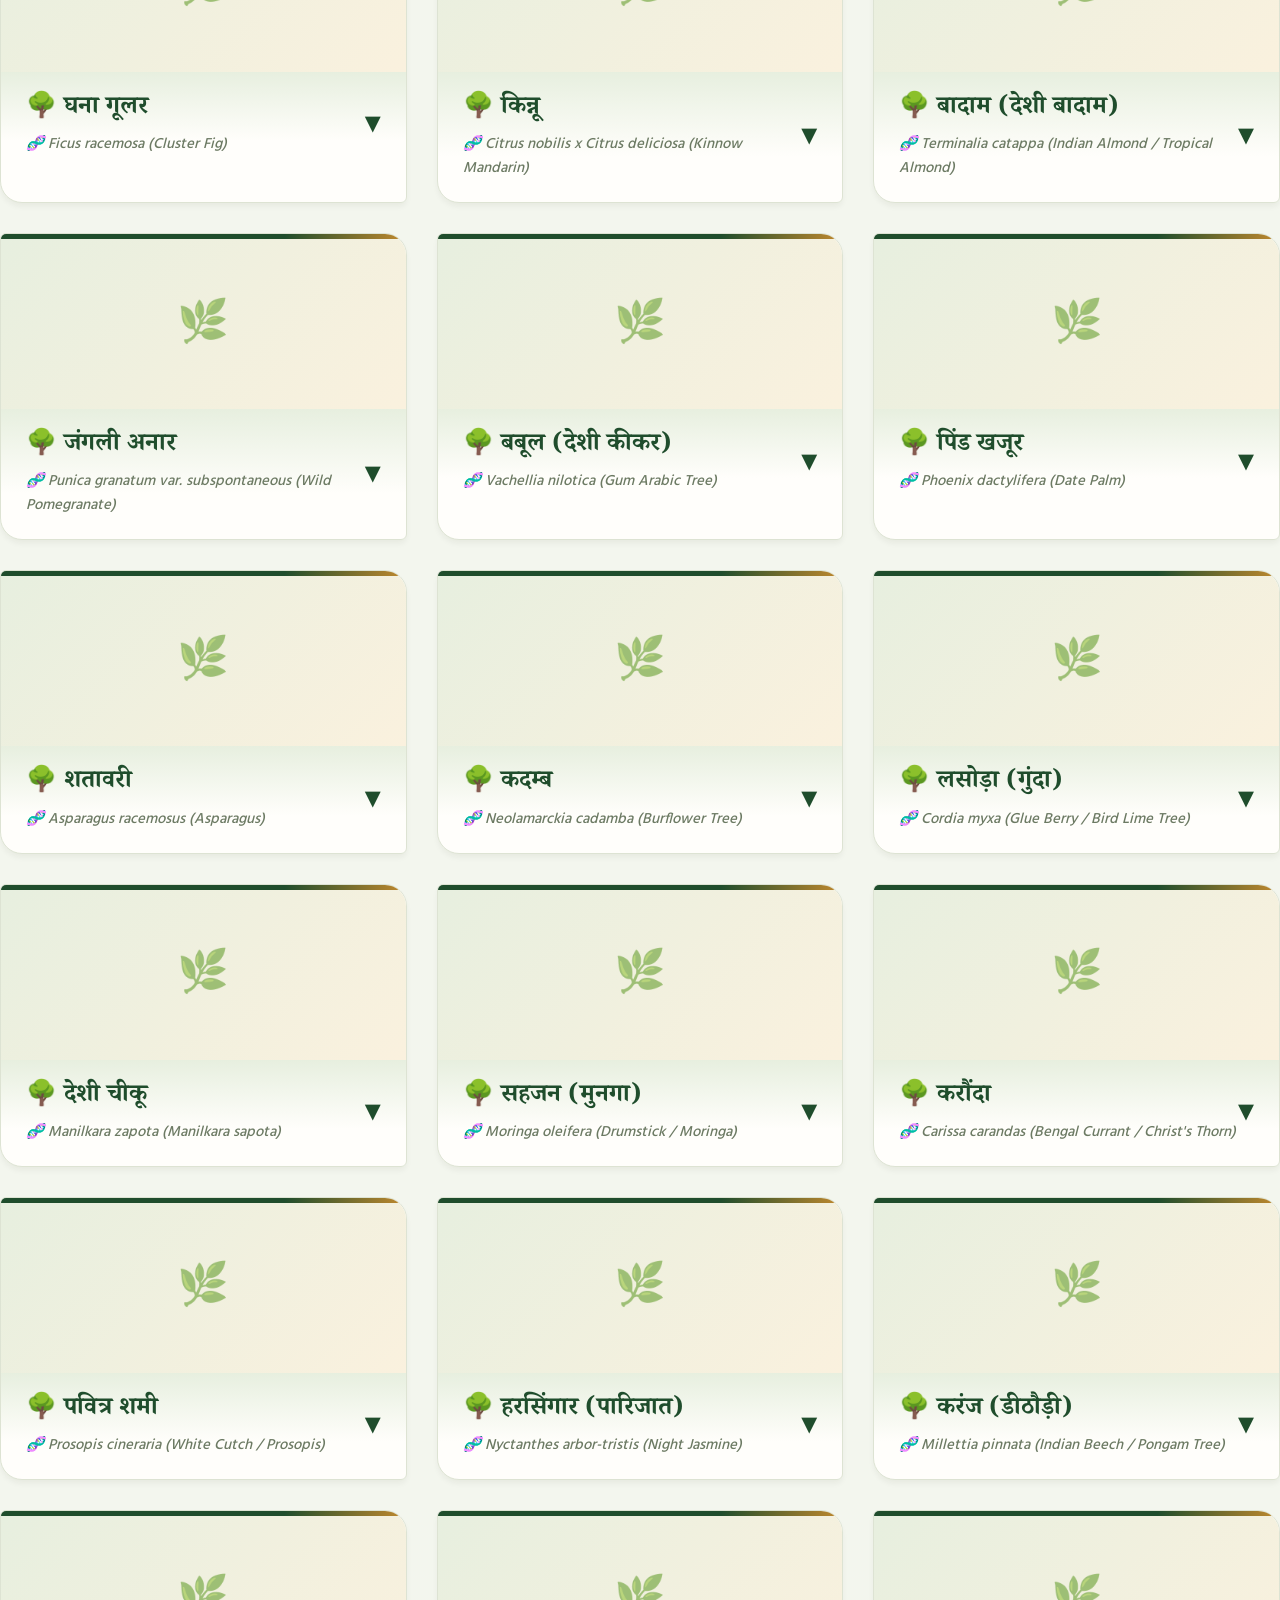
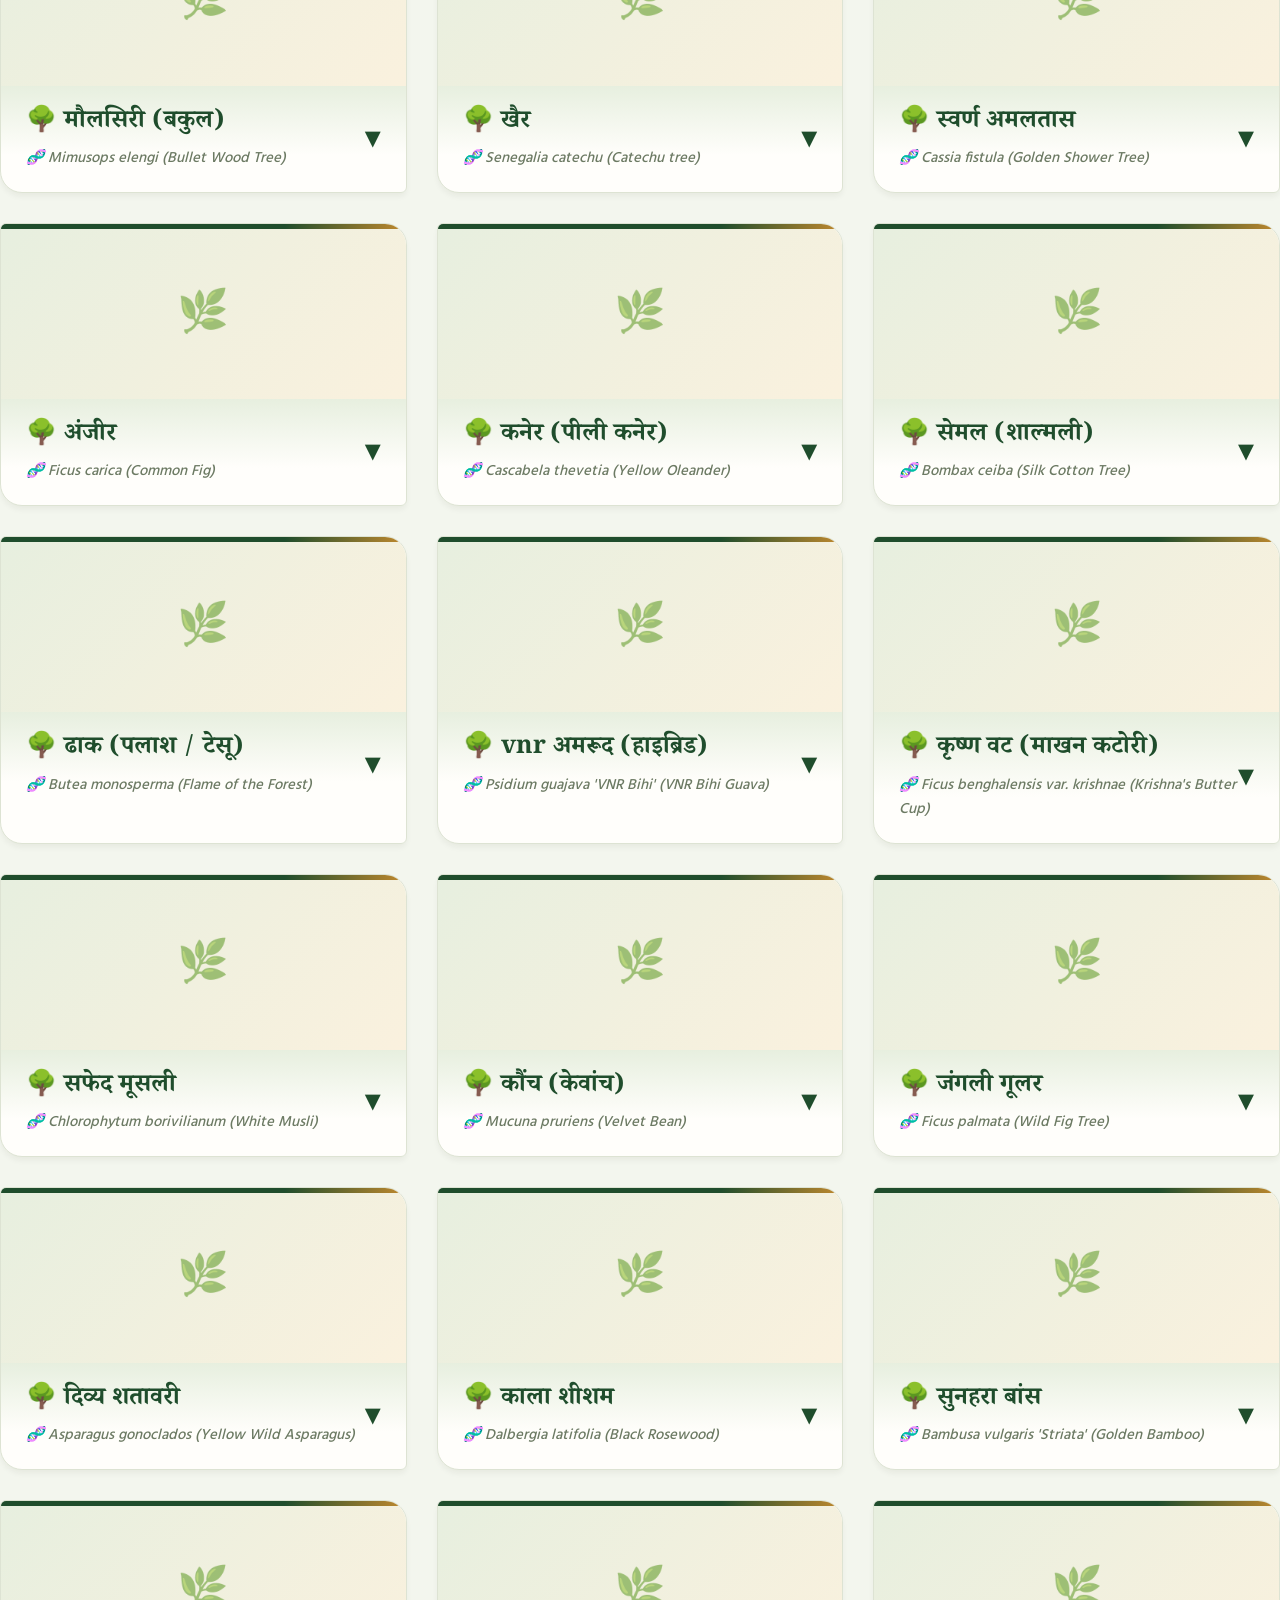
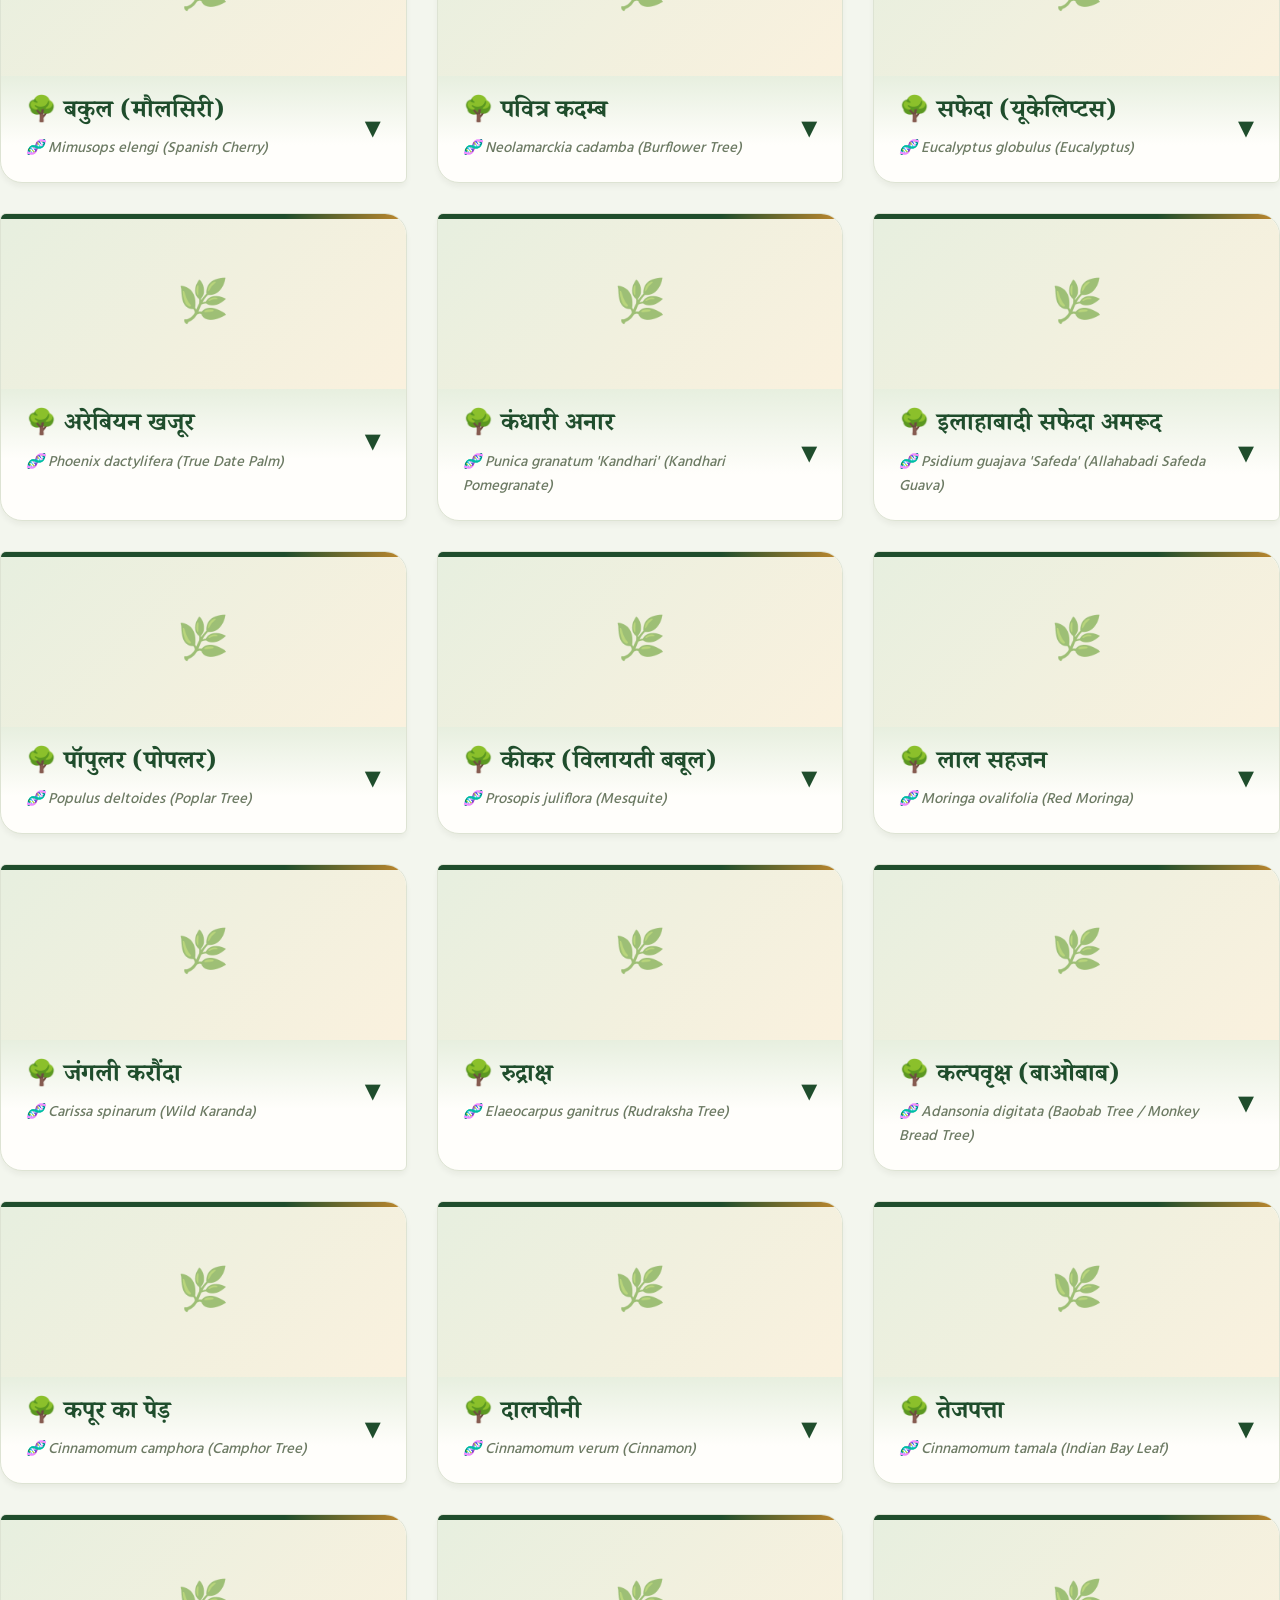
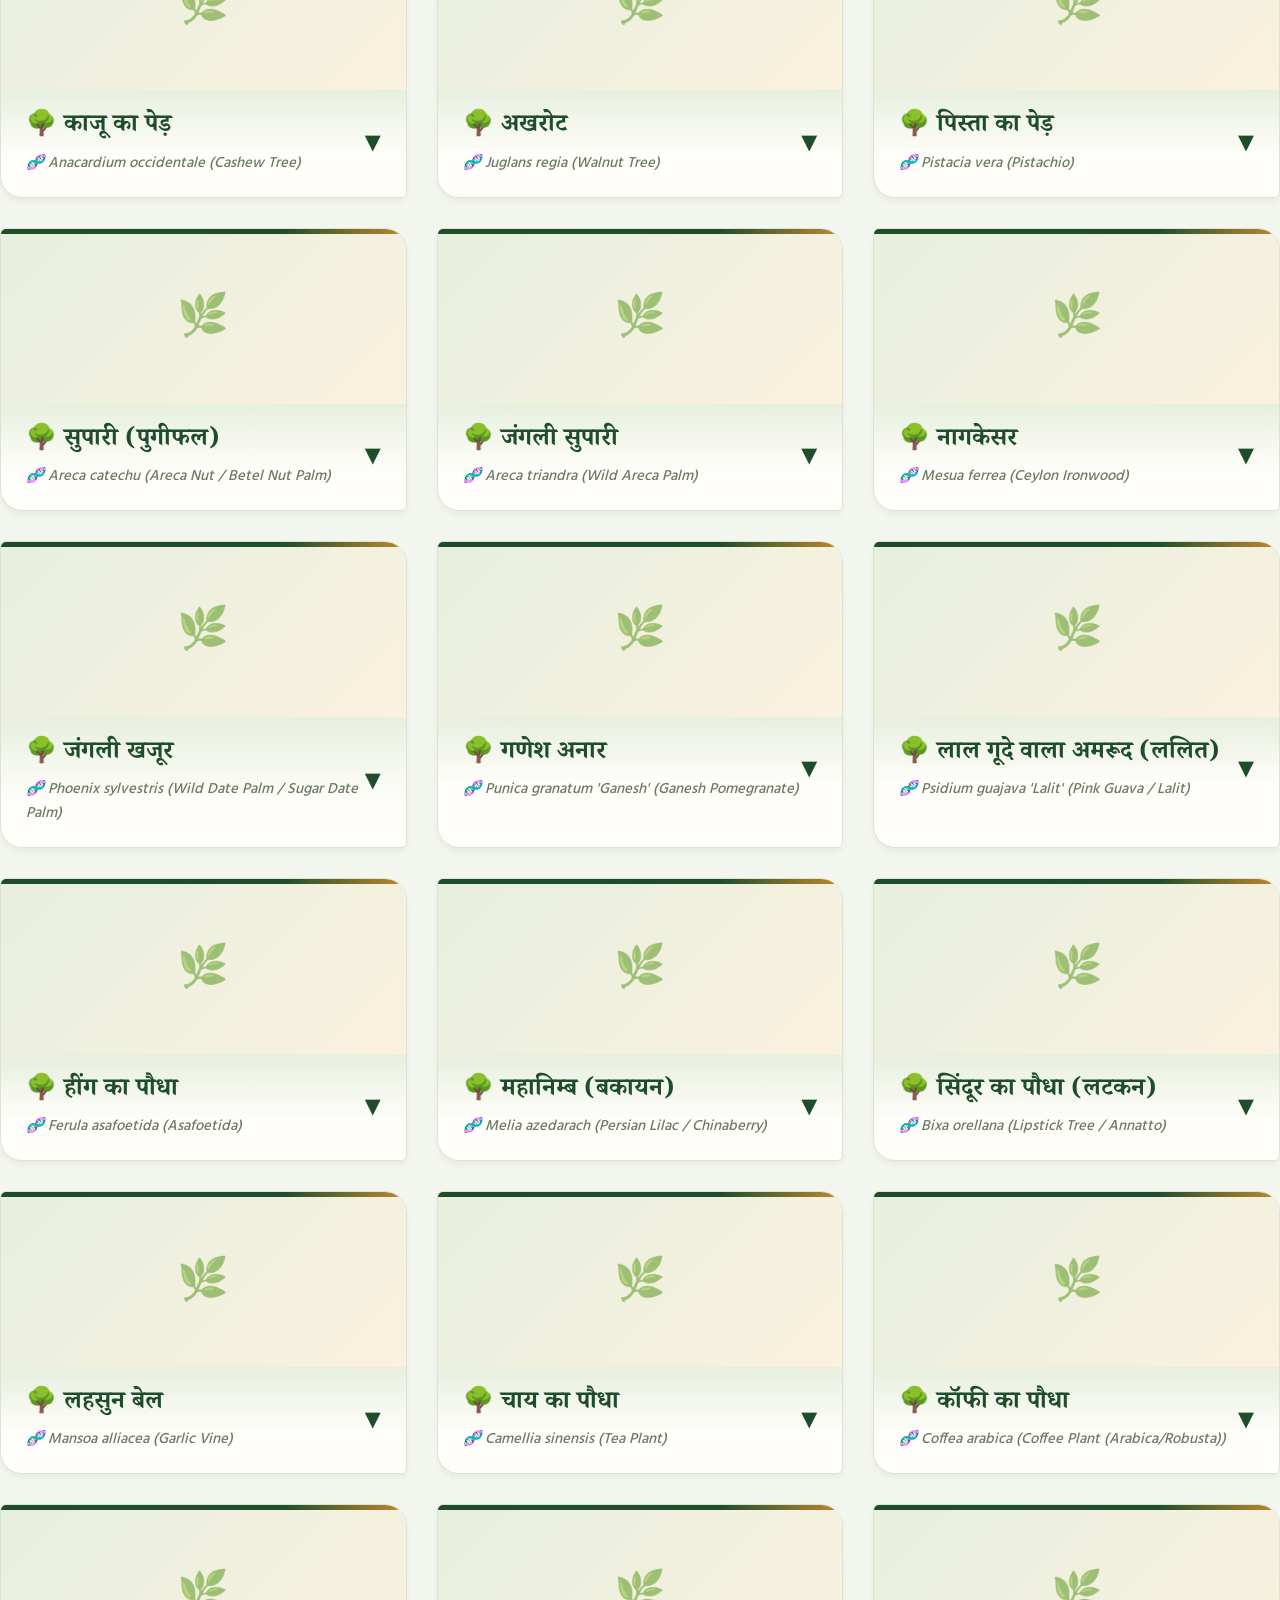
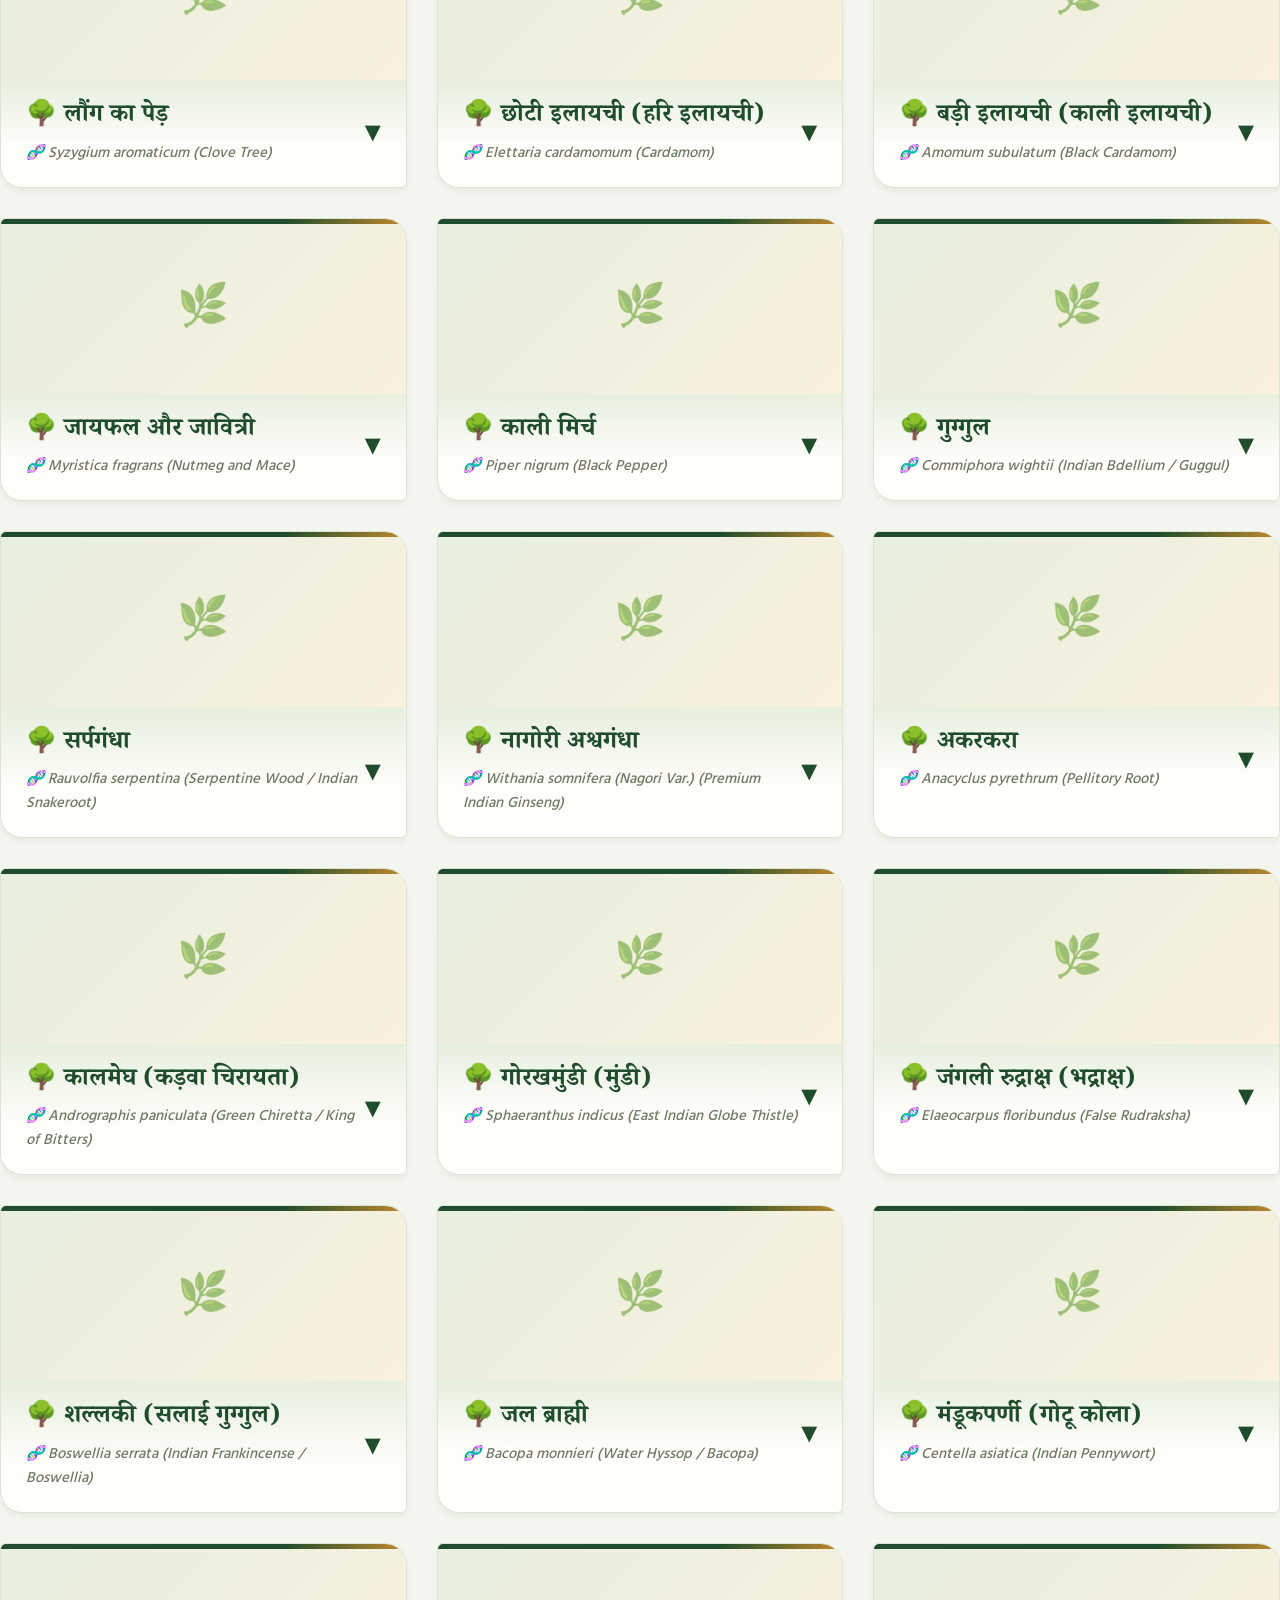
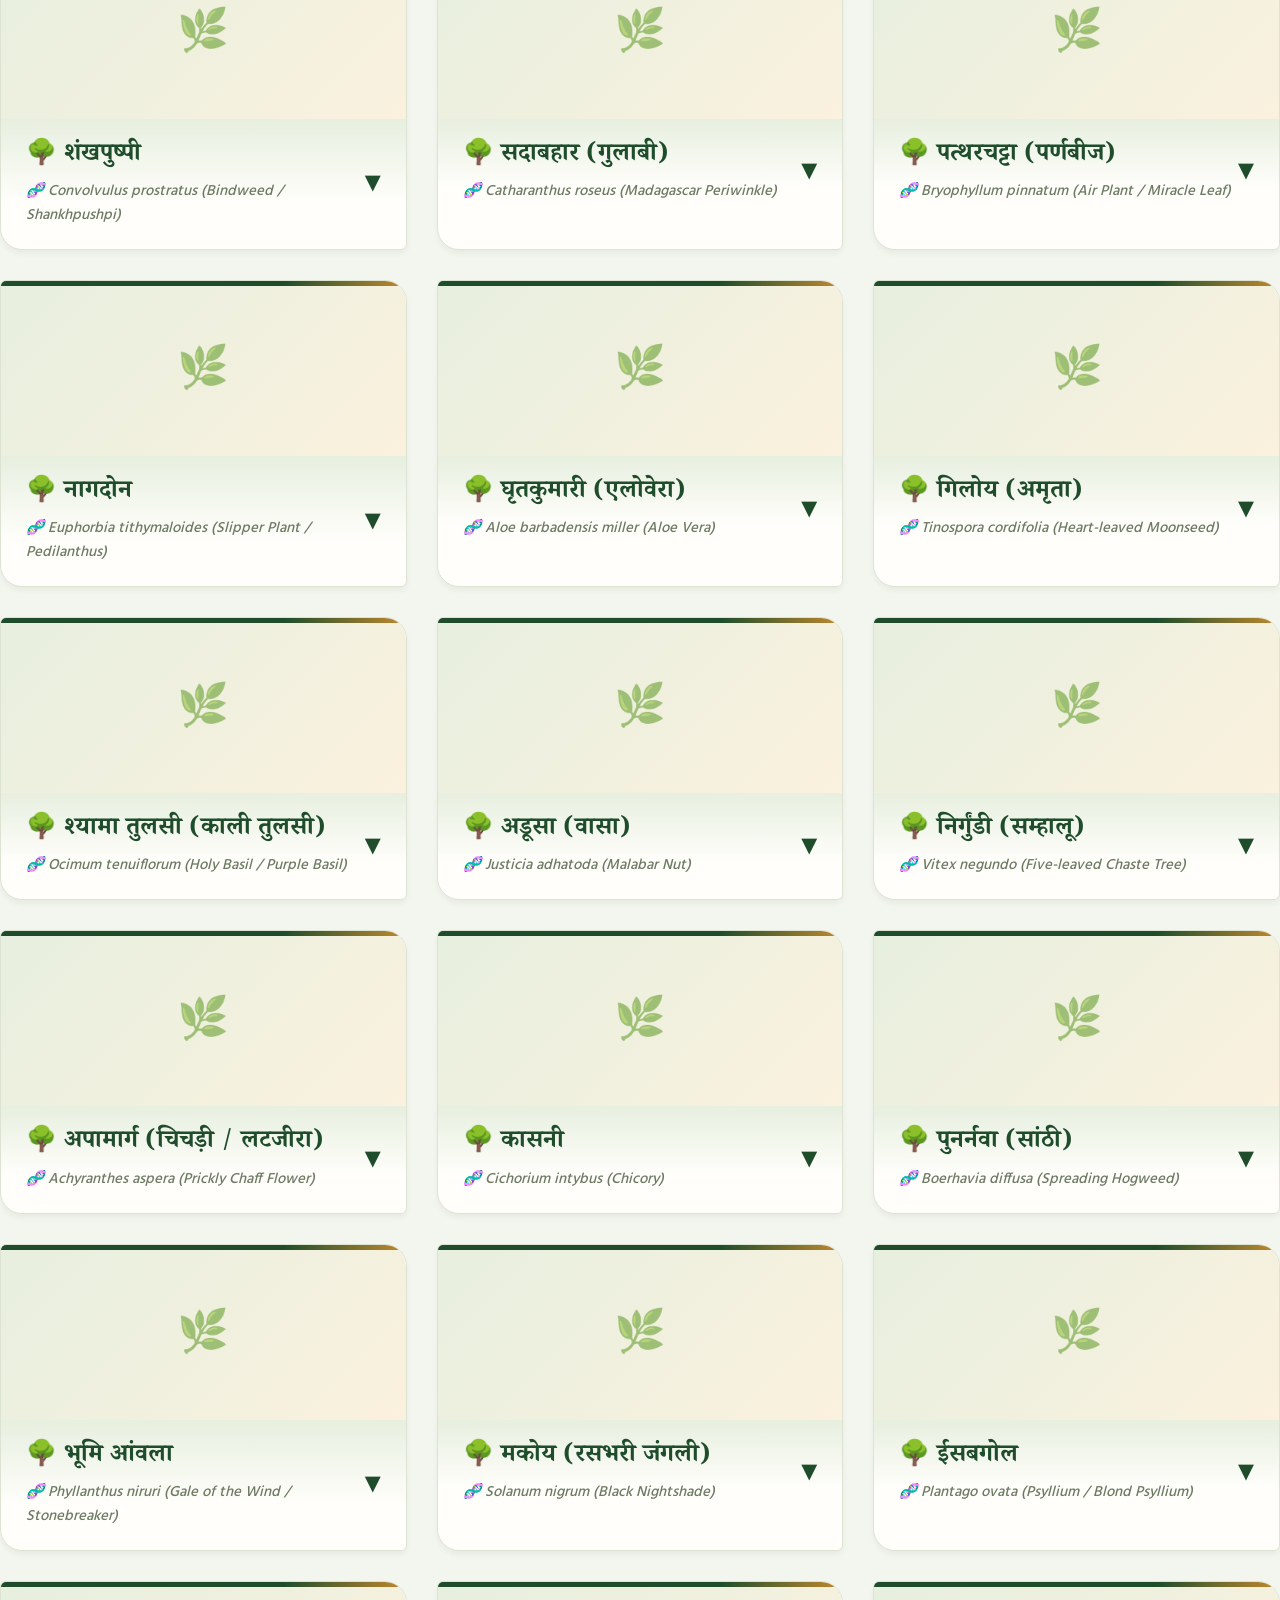
==== commit 19f2a17e: "Update index.html" ====
--- a/index.html
+++ b/index.html
@@ -3,10 +3,48 @@
 <head>
     <meta charset="UTF-8">
     <meta name="viewport" content="width=device-width, initial-scale=1.0">
-    <title>Tony Brothers - Advanced Botanical Operating System v12.5</title>
+    <title>टोनी ब्रदर्स फार्म हाउस | जैविक कृषि, औषधीय पौधे और आयुर्वेदिक जड़ी-बूटियां</title>
+    <meta name="description" content="टोनी ब्रदर्स फार्म हाउस — 168+ औषधीय पौधों, दुर्लभ जड़ी-बूटियों और जैविक कृषि की जानकारी। नीम, तुलसी, अश्वगंधा जैसे आयुर्वेदिक पौधों के उपयोग, देखभाल और लाभ जानें।">
+    <meta name="keywords" content="औषधीय पौधे, आयुर्वेदिक जड़ी बूटी, जैविक खेती, तुलसी, नीम, अश्वगंधा, टोनी ब्रदर्स फार्म, plant database hindi">
+    <meta name="author" content="Tony Brothers Farm House">
+    <link rel="canonical" href="https://pushkarsaini887551.github.io/tonybrothersfarmhouse/">
+
+    <!-- Open Graph / WhatsApp / Facebook Preview -->
+    <meta property="og:type" content="website">
+    <meta property="og:title" content="टोनी ब्रदर्स फार्म हाउस | जैविक कृषि व आयुर्वेदिक पौधों का डिजिटल खजाना">
+    <meta property="og:description" content="168+ औषधीय पौधों, दुर्लभ जड़ी-बूटियों और जैविक कृषि की सटीक जानकारी — एक ही जगह।">
+    <meta property="og:image" content="https://pushkarsaini887551.github.io/tonybrothersfarmhouse/banner.jpg">
+    <meta property="og:url" content="https://pushkarsaini887551.github.io/tonybrothersfarmhouse/">
+    <meta property="og:locale" content="hi_IN">
+
+    <!-- Twitter Card -->
+    <meta name="twitter:card" content="summary_large_image">
+    <meta name="twitter:title" content="टोनी ब्रदर्स फार्म हाउस">
+    <meta name="twitter:description" content="जैविक कृषि व आयुर्वेदिक जड़ी-बूटियों का डिजिटल खजाना">
+    <meta name="twitter:image" content="https://pushkarsaini887551.github.io/tonybrothersfarmhouse/banner.jpg">
+
+    <!-- Structured Data for Google -->
+    <script type="application/ld+json">
+    {
+      "@context": "https://schema.org",
+      "@type": "LocalBusiness",
+      "name": "Tony Brothers Farm House",
+      "description": "जैविक कृषि, औषधीय पौधे और आयुर्वेदिक जड़ी-बूटियों की जानकारी देने वाला डिजिटल प्लेटफॉर्म",
+      "url": "https://pushkarsaini887551.github.io/tonybrothersfarmhouse/",
+      "image": "https://pushkarsaini887551.github.io/tonybrothersfarmhouse/banner.jpg",
+      "address": {
+        "@type": "PostalAddress",
+        "addressRegion": "Rajasthan",
+        "addressCountry": "IN"
+      },
+      "email": "info@tonybrothersfarmhouse.io"
+    }
+    </script>
+
     <link rel="preconnect" href="https://fonts.googleapis.com">
     <link rel="preconnect" href="https://fonts.gstatic.com" crossorigin>
     <link href="https://fonts.googleapis.com/css2?family=Noto+Serif+Devanagari:wght@600;700;800&family=Hind:wght@400;500;600;700&family=Poppins:wght@500;600;700&display=swap" rel="stylesheet">
+
     <style>
         /* ==========================================================================
            1. CORE THEME & BOTANICAL PALETTE VARIABLES
@@ -569,6 +607,44 @@
             transform: translateY(-4px);
             box-shadow: var(--shadow-md);
             border-color: var(--gold);
+        }
+
+        /* पौधे की तस्वीर */
+        .card-image-box {
+            position: relative;
+            width: 100%;
+            height: 170px;
+            overflow: hidden;
+            background: linear-gradient(135deg, var(--light-green), var(--gold-light));
+            display: flex;
+            align-items: center;
+            justify-content: center;
+        }
+        .card-image-box img {
+            width: 100%;
+            height: 100%;
+            object-fit: cover;
+            display: block;
+            opacity: 0;
+            transition: opacity 0.4s ease;
+        }
+        .card-image-box img.loaded {
+            opacity: 1;
+        }
+        .card-image-box .img-placeholder {
+            font-size: 2.6rem;
+            opacity: 0.55;
+        }
+        .card-image-box .img-tag {
+            position: absolute;
+            bottom: 8px;
+            right: 8px;
+            background: rgba(0,0,0,0.45);
+            color: #fff;
+            font-family: var(--font-label);
+            font-size: 0.65rem;
+            padding: 2px 8px;
+            border-radius: 10px;
         }
 
         /* मुख्य हेडर ट्रिगर */
@@ -1072,6 +1148,9 @@
                     // आपके कार्ड का डिज़ाइन जिसे क्लासिक ग्रीन लुक दिया गया है
                     resultContainer.innerHTML = `
                         <div class="classic-plant-card open" style="grid-column: 1/-1; max-width: 700px; margin: 0 auto; width:100%;">
+                            <div class="card-image-box" id="img-search-${query}" data-plant-id="search-${query}">
+                                <span class="img-placeholder">🌿</span>
+                            </div>
                             <div class="card-header-trigger" style="background: var(--light-green);">
                                 <div class="card-title">
                                     <h3>🌳 ${tree.hindiName} (${query.charAt(0).toUpperCase() + query.slice(1)})</h3>
@@ -1103,6 +1182,7 @@
                             </div>
                         </div>
                     `;
+                    imageEngine.load(tree, document.getElementById(`img-search-${query}`));
                 } else {
                     document.getElementById('matchCountNode').innerText = 0;
                     resultContainer.innerHTML = `<div style="grid-column: 1/-1;"><p style="color: orange; text-align: center; font-weight: bold; padding: 20px;">क्षमा करें! इस पेड़ की जानकारी अभी डेटाबेस में नहीं है।</p></div>`;
@@ -1167,6 +1247,9 @@
                 const usesText = Array.isArray(plant.uses) ? plant.uses.join(', ') : (plant.uses || 'N/A');
 
                 card.innerHTML = `
+                    <div class="card-image-box" id="img-${plant.id}" data-plant-id="${plant.id}">
+                        <span class="img-placeholder">🌿</span>
+                    </div>
                     <div class="card-header-trigger" onclick="cardToggleEngine.execute('${plant.id}')">
                         <div class="card-title">
                             <h3>🌳 ${plant.hindiName || plant.id}</h3>
@@ -1195,6 +1278,21 @@
                 `;
                 container.appendChild(card);
             });
+
+            // 🖼️ स्क्रॉल में आने पर तस्वीरें lazy-load करें
+            const imgObserver = new IntersectionObserver((entries, obs) => {
+                entries.forEach(entry => {
+                    if (entry.isIntersecting) {
+                        const el = entry.target;
+                        const plantId = el.dataset.plantId;
+                        const plant = plantDatabase.find(p => p.id === plantId);
+                        if (plant) imageEngine.load(plant, el);
+                        obs.unobserve(el);
+                    }
+                });
+            }, { rootMargin: '250px' });
+
+            container.querySelectorAll('.card-image-box').forEach(el => imgObserver.observe(el));
         }
 
         // 🚀 एक्सीलेंस एकॉर्डियन ट्रिगर
@@ -1293,6 +1391,58 @@
         };
 
         // 🚀 यूटिलिटी इंजन
+        // 🖼️ इमेज इंजन — Wikipedia से असली पौधे की तस्वीर लाता है (मुफ़्त, बिना API key)
+        const imageEngine = {
+            cachePrefix: 'tonyPlantImg_',
+            async load(plant, containerEl) {
+                if (!containerEl) return;
+                const cacheKey = this.cachePrefix + plant.id;
+
+                try {
+                    const cached = localStorage.getItem(cacheKey);
+                    if (cached === 'none') return;
+                    if (cached) { this.render(containerEl, cached); return; }
+                } catch (e) { /* localStorage उपलब्ध नहीं, आगे बढ़ें */ }
+
+                const query = plant.englishName || plant.scientificName || plant.hindiName || plant.id;
+                if (!query) return;
+
+                try {
+                    const apiUrl = `https://en.wikipedia.org/w/api.php?origin=*&action=query&titles=${encodeURIComponent(query)}&prop=pageimages&format=json&pithumbsize=420`;
+                    const res = await fetch(apiUrl);
+                    if (!res.ok) throw new Error('wiki fetch failed');
+                    const data = await res.json();
+                    const pages = data.query && data.query.pages;
+                    const page = pages ? Object.values(pages)[0] : null;
+                    const imgUrl = page && page.thumbnail && page.thumbnail.source;
+
+                    if (imgUrl) {
+                        this.render(containerEl, imgUrl);
+                        try { localStorage.setItem(cacheKey, imgUrl); } catch (e) {}
+                    } else {
+                        try { localStorage.setItem(cacheKey, 'none'); } catch (e) {}
+                    }
+                } catch (err) {
+                    // चुपचाप fail — placeholder icon दिखता रहेगा
+                }
+            },
+            render(containerEl, src) {
+                if (!containerEl) return;
+                const img = document.createElement('img');
+                img.src = src;
+                img.alt = '';
+                img.loading = 'lazy';
+                img.onload = () => img.classList.add('loaded');
+                img.onerror = () => { containerEl.innerHTML = '<span class="img-placeholder">🌿</span>'; };
+                containerEl.innerHTML = '';
+                containerEl.appendChild(img);
+                const tag = document.createElement('span');
+                tag.className = 'img-tag';
+                tag.textContent = 'Wikipedia';
+                containerEl.appendChild(tag);
+            }
+        };
+
         const utilityEngine = {
             shareWhatsApp: function(name, uses) {
                 const text = `🌱 *${name}* की जानकारी -\n📋 *मुख्य उपयोग:* ${uses}\nअधिक जानकारी के लिए विजिट करें टोनी ब्रदर्स फार्म हाउस!`;
